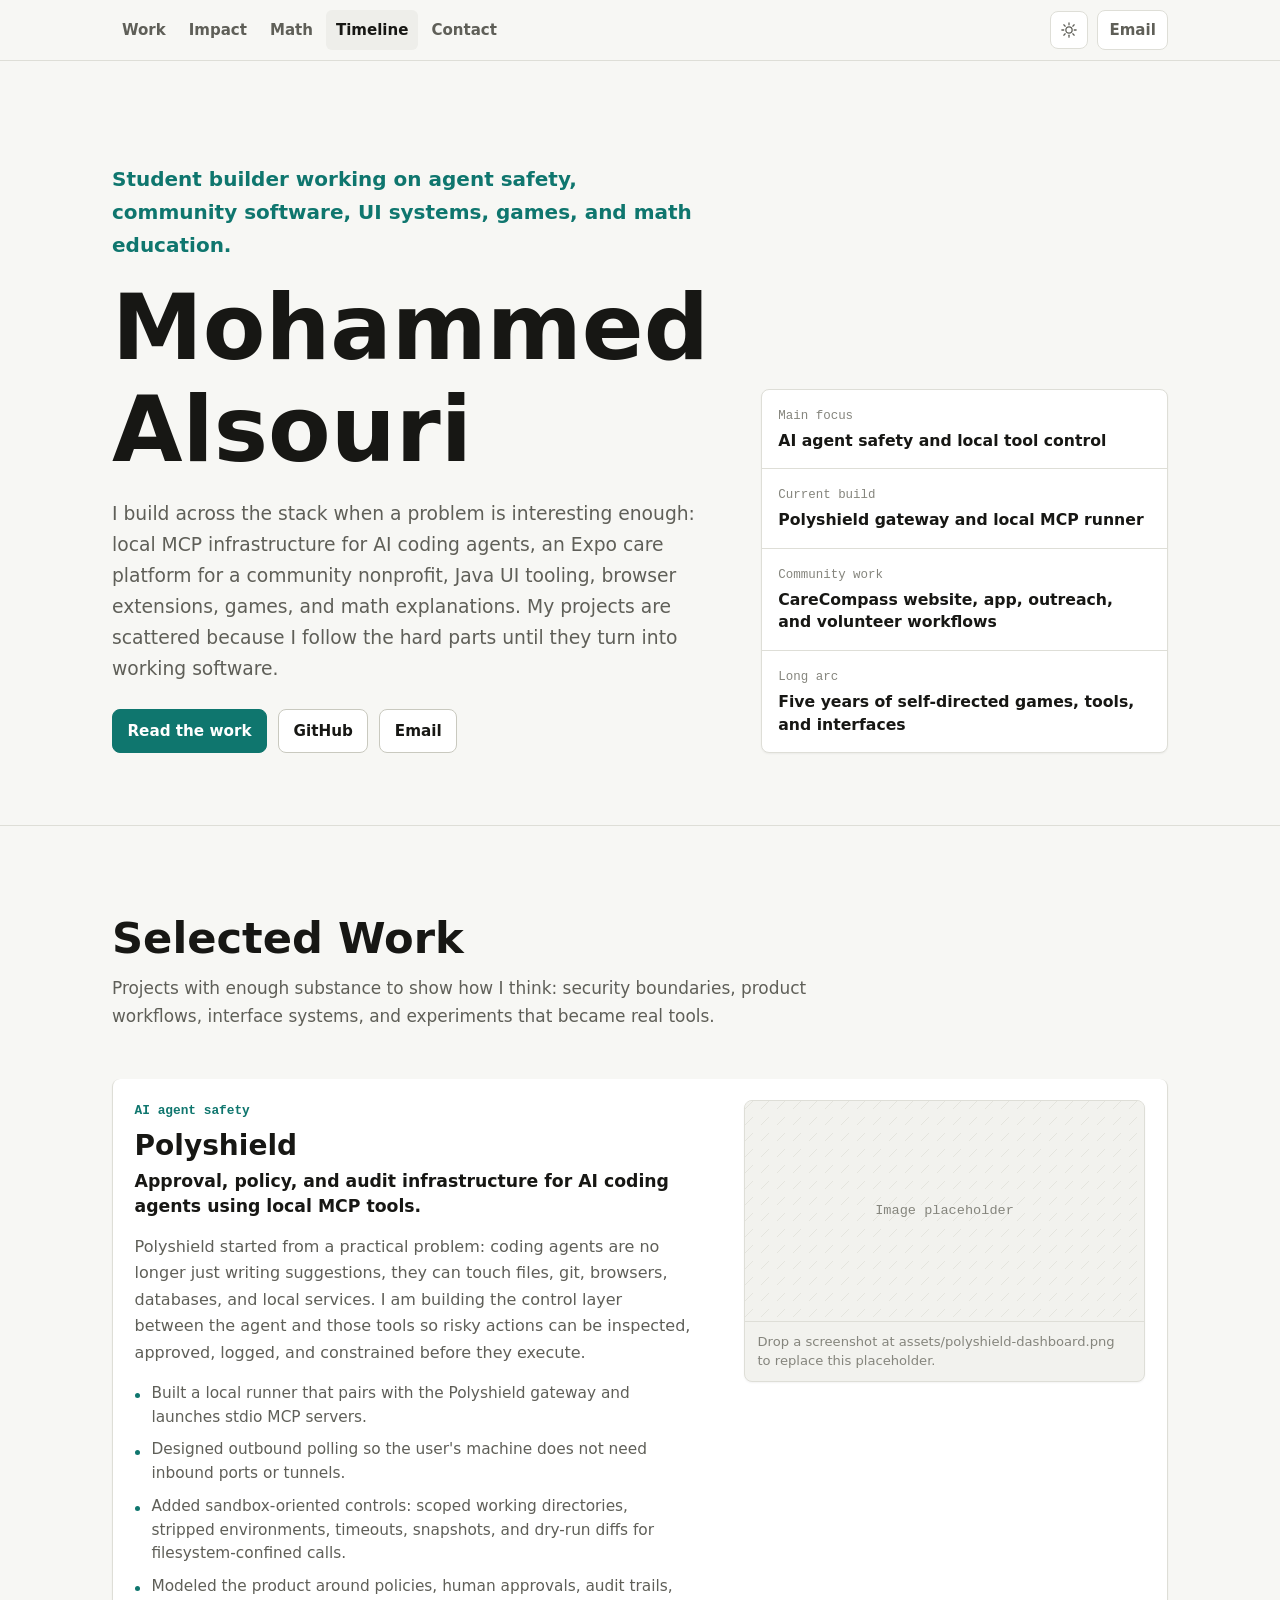
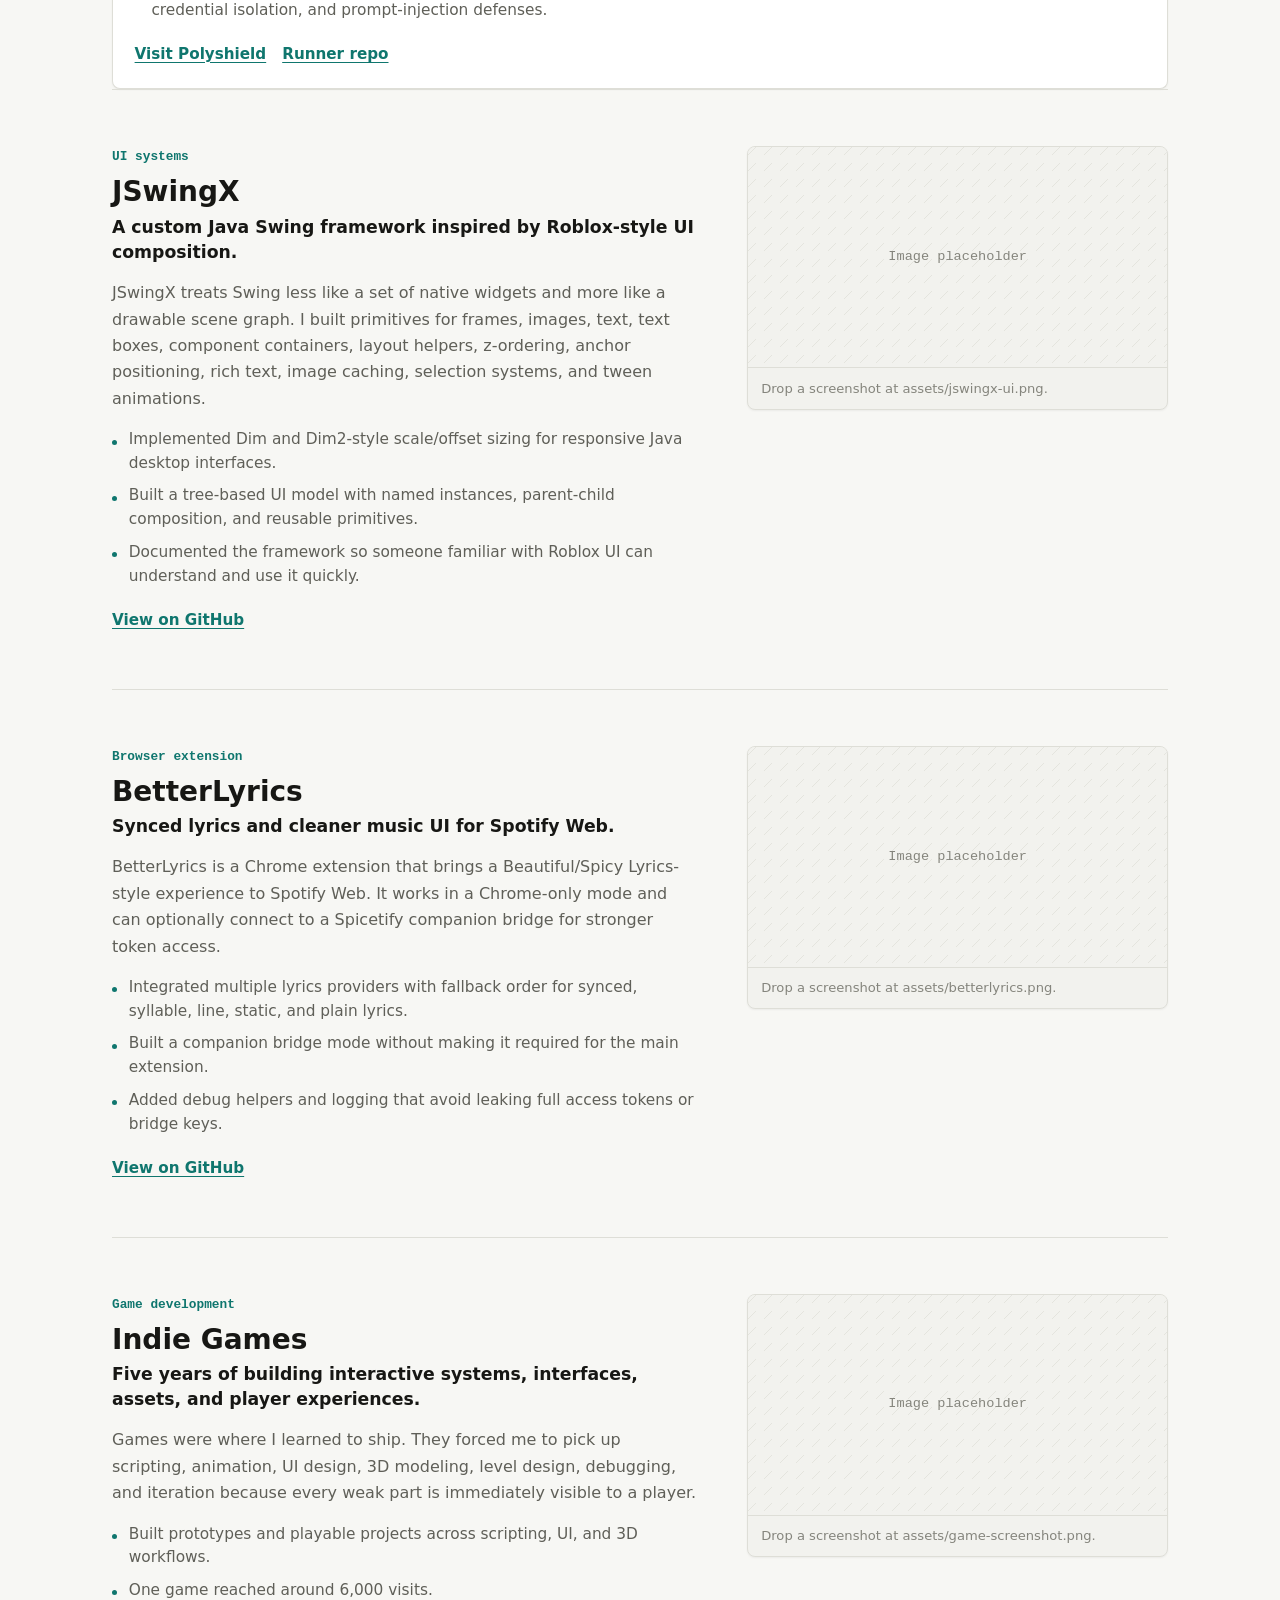
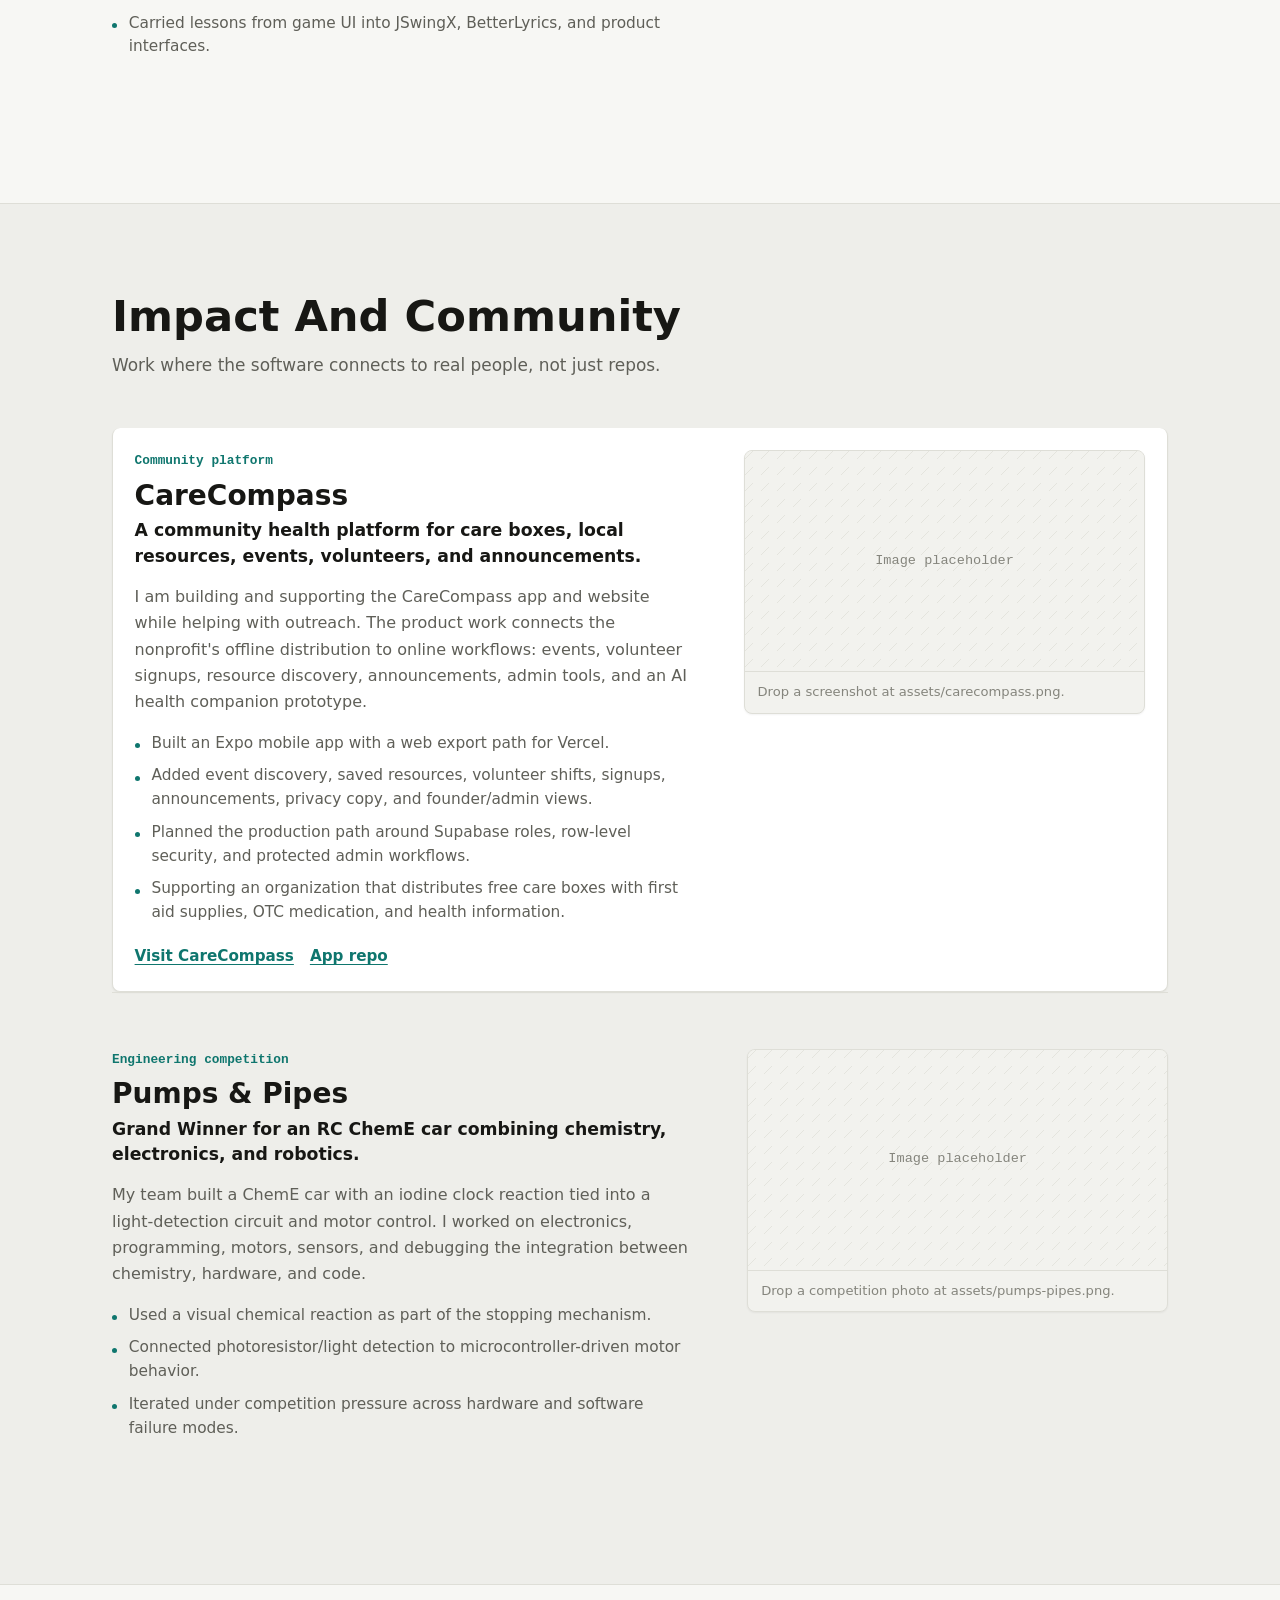
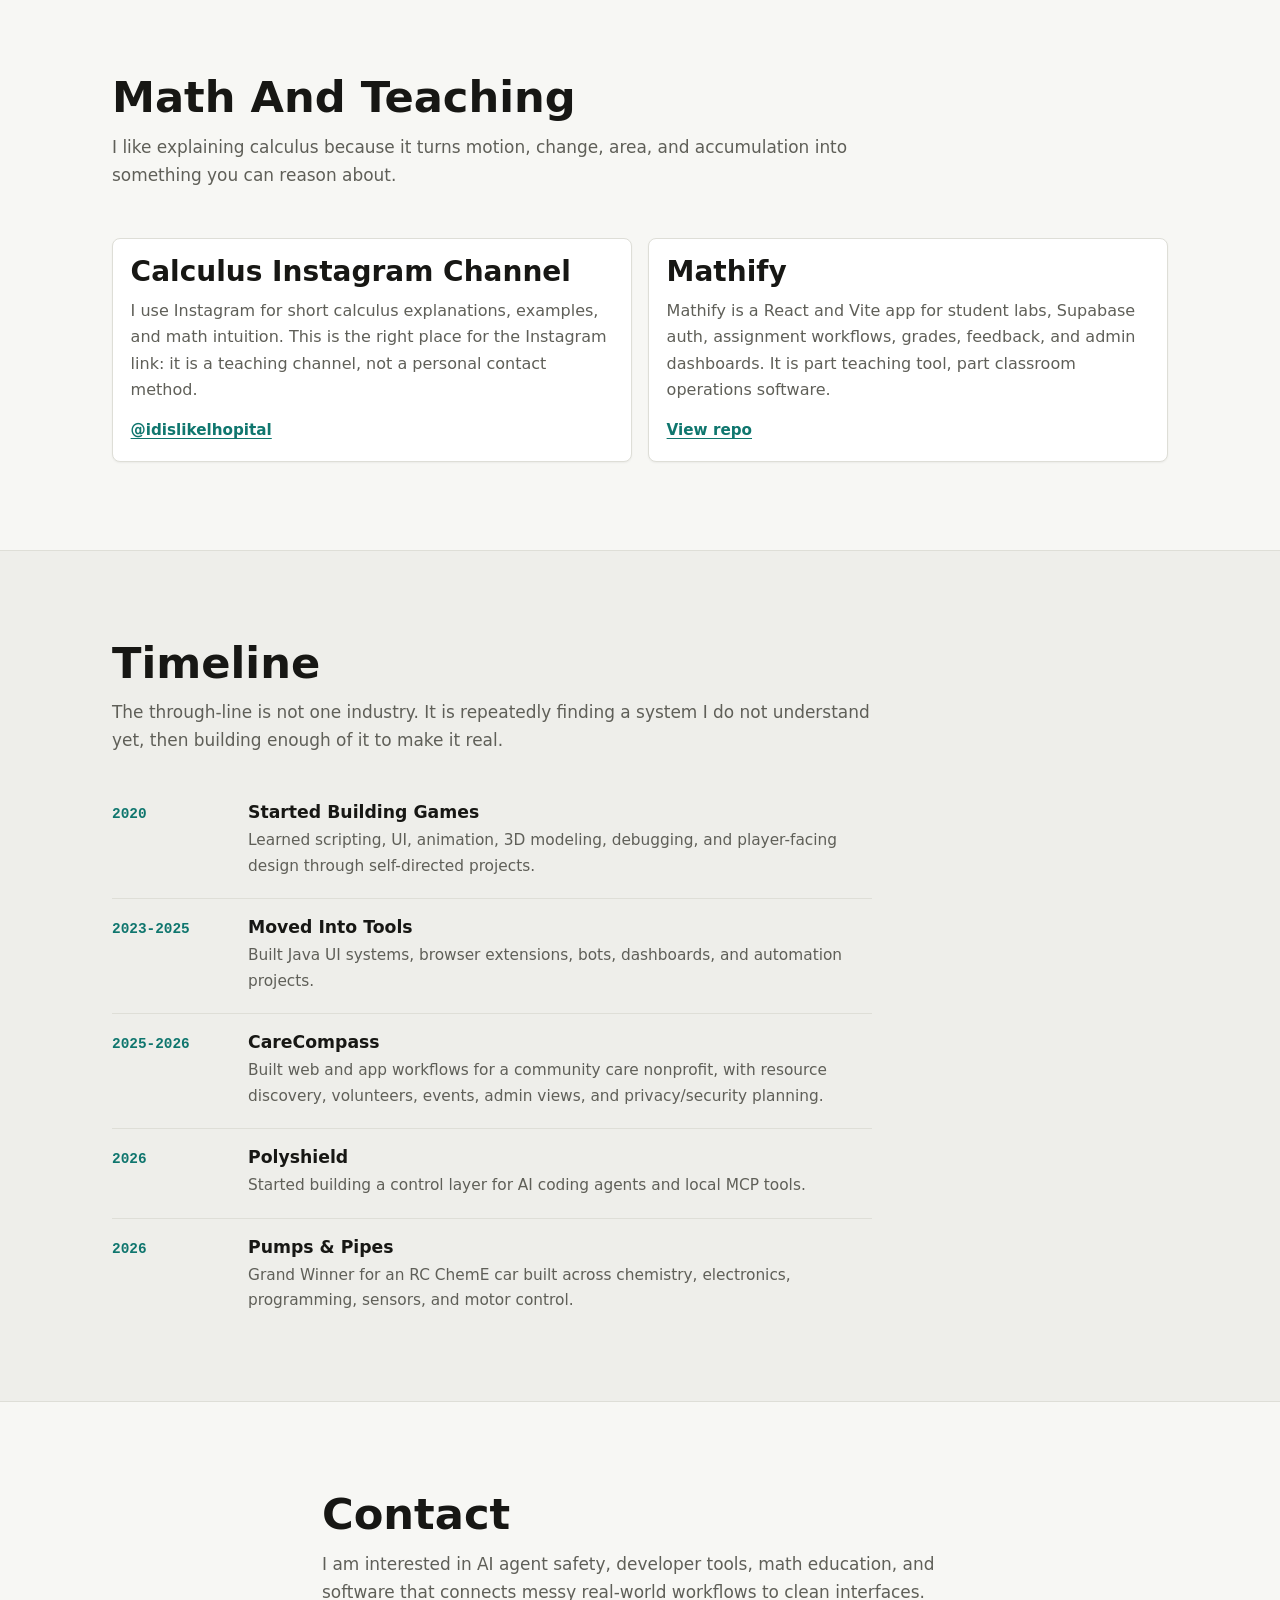
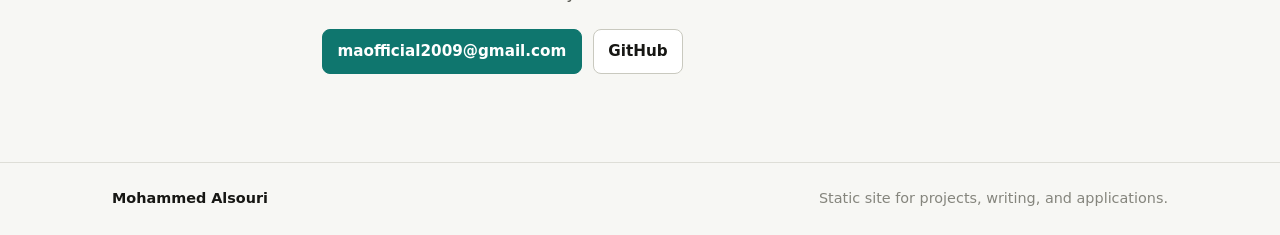
==== index.html @ 8b50304b "hello" ====
<!DOCTYPE html>
<html lang="en" data-theme="light">
<head>
  <meta charset="UTF-8" />
  <meta name="viewport" content="width=device-width, initial-scale=1.0" />

  <title>Mohammed Alsouri - Builder</title>
  <meta name="description" content="Mohammed Alsouri is a student builder working on AI agent safety, community software, UI systems, games, and math education." />
  <meta name="author" content="Mohammed Alsouri" />

  <meta property="og:title" content="Mohammed Alsouri - Builder" />
  <meta property="og:description" content="Student builder working on AI agent safety, community software, UI systems, games, and math education." />
  <meta property="og:type" content="profile" />
  <!-- Add assets/og-image.png later for link previews. Recommended size: 1200 x 630. -->

  <meta name="theme-color" content="#f7f7f4" />

  <link rel="icon" type="image/svg+xml" href="assets/favicon.svg" />
  <link rel="stylesheet" href="styles.css" />
</head>

<body>
  <a class="skip-link" href="#main">Skip to content</a>

  <header class="nav" id="top">
    <div class="container nav__inner">
      <nav class="nav__links" aria-label="Primary">
        <a href="#work">Work</a>
        <a href="#impact">Impact</a>
        <a href="#math">Math</a>
        <a href="#timeline">Timeline</a>
        <a href="#contact">Contact</a>
      </nav>

      <div class="nav__actions">
        <button class="theme-toggle" id="themeToggle" type="button" aria-label="Toggle color theme" title="Toggle theme">
          <svg class="theme-toggle__sun" viewBox="0 0 24 24" width="18" height="18" aria-hidden="true"><circle cx="12" cy="12" r="4.2"/><g stroke-linecap="round"><line x1="12" y1="2.5" x2="12" y2="5"/><line x1="12" y1="19" x2="12" y2="21.5"/><line x1="2.5" y1="12" x2="5" y2="12"/><line x1="19" y1="12" x2="21.5" y2="12"/><line x1="5.1" y1="5.1" x2="6.9" y2="6.9"/><line x1="17.1" y1="17.1" x2="18.9" y2="18.9"/><line x1="18.9" y1="5.1" x2="17.1" y2="6.9"/><line x1="6.9" y1="17.1" x2="5.1" y2="18.9"/></g></svg>
          <svg class="theme-toggle__moon" viewBox="0 0 24 24" width="18" height="18" aria-hidden="true"><path d="M20 14.2A8 8 0 1 1 9.8 4 6.4 6.4 0 0 0 20 14.2Z"/></svg>
        </button>
        <a class="nav__contact" href="mailto:maofficial2009@gmail.com">Email</a>
        <button class="nav__menu-btn" id="menuBtn" type="button" aria-label="Open menu" aria-expanded="false" aria-controls="mobileMenu">
          <span></span><span></span><span></span>
        </button>
      </div>
    </div>

    <nav class="mobile-menu" id="mobileMenu" aria-label="Mobile">
      <a href="#work">Work</a>
      <a href="#impact">Impact</a>
      <a href="#math">Math</a>
      <a href="#timeline">Timeline</a>
      <a href="#contact">Contact</a>
    </nav>
  </header>

  <main id="main">
    <section class="hero">
      <div class="container hero__inner">
        <div class="hero__text reveal">
          <p class="hero__role">Student builder working on agent safety, community software, UI systems, games, and math education.</p>
          <h1>Mohammed Alsouri</h1>
          <p class="hero__lede">
            I build across the stack when a problem is interesting enough: local MCP infrastructure for AI coding agents, an Expo care platform for a community nonprofit, Java UI tooling, browser extensions, games, and math explanations. My projects are scattered because I follow the hard parts until they turn into working software.
          </p>
          <div class="hero__actions">
            <a class="btn btn--primary" href="#work">Read the work</a>
            <a class="btn" href="https://github.com/omgbroops" target="_blank" rel="noopener">GitHub</a>
            <a class="btn" href="mailto:maofficial2009@gmail.com">Email</a>
          </div>
        </div>

        <aside class="proof reveal" aria-label="Quick proof points">
          <dl class="proof__grid">
            <div>
              <dt>Main focus</dt>
              <dd>AI agent safety and local tool control</dd>
            </div>
            <div>
              <dt>Current build</dt>
              <dd>Polyshield gateway and local MCP runner</dd>
            </div>
            <div>
              <dt>Community work</dt>
              <dd>CareCompass website, app, outreach, and volunteer workflows</dd>
            </div>
            <div>
              <dt>Long arc</dt>
              <dd>Five years of self-directed games, tools, and interfaces</dd>
            </div>
          </dl>
        </aside>
      </div>
    </section>

    <section class="section" id="work">
      <div class="container">
        <header class="section__head reveal">
          <h2>Selected Work</h2>
          <p>Projects with enough substance to show how I think: security boundaries, product workflows, interface systems, and experiments that became real tools.</p>
        </header>

        <article class="project project--feature reveal" id="polyshield">
          <div class="project__body">
            <p class="project__type">AI agent safety</p>
            <h3>Polyshield</h3>
            <p class="project__subtitle">Approval, policy, and audit infrastructure for AI coding agents using local MCP tools.</p>
            <p>
              Polyshield started from a practical problem: coding agents are no longer just writing suggestions, they can touch files, git, browsers, databases, and local services. I am building the control layer between the agent and those tools so risky actions can be inspected, approved, logged, and constrained before they execute.
            </p>
            <ul class="evidence-list">
              <li>Built a local runner that pairs with the Polyshield gateway and launches stdio MCP servers.</li>
              <li>Designed outbound polling so the user's machine does not need inbound ports or tunnels.</li>
              <li>Added sandbox-oriented controls: scoped working directories, stripped environments, timeouts, snapshots, and dry-run diffs for filesystem-confined calls.</li>
              <li>Modeled the product around policies, human approvals, audit trails, credential isolation, and prompt-injection defenses.</li>
            </ul>
            <div class="project__links">
              <a class="link-arrow" href="https://polyshield.vercel.app/" target="_blank" rel="noopener">Visit Polyshield</a>
              <a class="link-arrow" href="https://github.com/omgbroops/Polyshield" target="_blank" rel="noopener">Runner repo</a>
            </div>
          </div>
          <figure class="project__media">
            <img src="assets/polyshield-dashboard.png" alt="Polyshield dashboard screenshot" onerror="this.closest('figure').classList.add('is-missing')" />
            <figcaption>Drop a screenshot at assets/polyshield-dashboard.png to replace this placeholder.</figcaption>
          </figure>
        </article>

        <article class="project reveal" id="jswingx">
          <div class="project__body">
            <p class="project__type">UI systems</p>
            <h3>JSwingX</h3>
            <p class="project__subtitle">A custom Java Swing framework inspired by Roblox-style UI composition.</p>
            <p>
              JSwingX treats Swing less like a set of native widgets and more like a drawable scene graph. I built primitives for frames, images, text, text boxes, component containers, layout helpers, z-ordering, anchor positioning, rich text, image caching, selection systems, and tween animations.
            </p>
            <ul class="evidence-list">
              <li>Implemented Dim and Dim2-style scale/offset sizing for responsive Java desktop interfaces.</li>
              <li>Built a tree-based UI model with named instances, parent-child composition, and reusable primitives.</li>
              <li>Documented the framework so someone familiar with Roblox UI can understand and use it quickly.</li>
            </ul>
            <div class="project__links">
              <a class="link-arrow" href="https://github.com/omgbroops/JSwingX" target="_blank" rel="noopener">View on GitHub</a>
            </div>
          </div>
          <figure class="project__media">
            <img src="assets/jswingx-ui.png" alt="JSwingX interface screenshot" onerror="this.closest('figure').classList.add('is-missing')" />
            <figcaption>Drop a screenshot at assets/jswingx-ui.png.</figcaption>
          </figure>
        </article>

        <article class="project reveal" id="betterlyrics">
          <div class="project__body">
            <p class="project__type">Browser extension</p>
            <h3>BetterLyrics</h3>
            <p class="project__subtitle">Synced lyrics and cleaner music UI for Spotify Web.</p>
            <p>
              BetterLyrics is a Chrome extension that brings a Beautiful/Spicy Lyrics-style experience to Spotify Web. It works in a Chrome-only mode and can optionally connect to a Spicetify companion bridge for stronger token access.
            </p>
            <ul class="evidence-list">
              <li>Integrated multiple lyrics providers with fallback order for synced, syllable, line, static, and plain lyrics.</li>
              <li>Built a companion bridge mode without making it required for the main extension.</li>
              <li>Added debug helpers and logging that avoid leaking full access tokens or bridge keys.</li>
            </ul>
            <div class="project__links">
              <a class="link-arrow" href="https://github.com/omgbroops/BetterLyrics" target="_blank" rel="noopener">View on GitHub</a>
            </div>
          </div>
          <figure class="project__media">
            <img src="assets/betterlyrics.png" alt="BetterLyrics Spotify extension screenshot" onerror="this.closest('figure').classList.add('is-missing')" />
            <figcaption>Drop a screenshot at assets/betterlyrics.png.</figcaption>
          </figure>
        </article>

        <article class="project reveal" id="games">
          <div class="project__body">
            <p class="project__type">Game development</p>
            <h3>Indie Games</h3>
            <p class="project__subtitle">Five years of building interactive systems, interfaces, assets, and player experiences.</p>
            <p>
              Games were where I learned to ship. They forced me to pick up scripting, animation, UI design, 3D modeling, level design, debugging, and iteration because every weak part is immediately visible to a player.
            </p>
            <ul class="evidence-list">
              <li>Built prototypes and playable projects across scripting, UI, and 3D workflows.</li>
              <li>One game reached around 6,000 visits.</li>
              <li>Carried lessons from game UI into JSwingX, BetterLyrics, and product interfaces.</li>
            </ul>
          </div>
          <figure class="project__media">
            <img src="assets/game-screenshot.png" alt="Indie game screenshot" onerror="this.closest('figure').classList.add('is-missing')" />
            <figcaption>Drop a screenshot at assets/game-screenshot.png.</figcaption>
          </figure>
        </article>
      </div>
    </section>

    <section class="section section--alt" id="impact">
      <div class="container">
        <header class="section__head reveal">
          <h2>Impact And Community</h2>
          <p>Work where the software connects to real people, not just repos.</p>
        </header>

        <article class="project project--feature reveal" id="carecompass">
          <div class="project__body">
            <p class="project__type">Community platform</p>
            <h3>CareCompass</h3>
            <p class="project__subtitle">A community health platform for care boxes, local resources, events, volunteers, and announcements.</p>
            <p>
              I am building and supporting the CareCompass app and website while helping with outreach. The product work connects the nonprofit's offline distribution to online workflows: events, volunteer signups, resource discovery, announcements, admin tools, and an AI health companion prototype.
            </p>
            <ul class="evidence-list">
              <li>Built an Expo mobile app with a web export path for Vercel.</li>
              <li>Added event discovery, saved resources, volunteer shifts, signups, announcements, privacy copy, and founder/admin views.</li>
              <li>Planned the production path around Supabase roles, row-level security, and protected admin workflows.</li>
              <li>Supporting an organization that distributes free care boxes with first aid supplies, OTC medication, and health information.</li>
            </ul>
            <div class="project__links">
              <a class="link-arrow" href="https://carecompassonline.org/" target="_blank" rel="noopener">Visit CareCompass</a>
              <a class="link-arrow" href="https://github.com/omgbroops/carecompass" target="_blank" rel="noopener">App repo</a>
            </div>
          </div>
          <figure class="project__media">
            <img src="assets/carecompass.png" alt="CareCompass website or app screenshot" onerror="this.closest('figure').classList.add('is-missing')" />
            <figcaption>Drop a screenshot at assets/carecompass.png.</figcaption>
          </figure>
        </article>

        <article class="project reveal" id="pumps-pipes">
          <div class="project__body">
            <p class="project__type">Engineering competition</p>
            <h3>Pumps &amp; Pipes</h3>
            <p class="project__subtitle">Grand Winner for an RC ChemE car combining chemistry, electronics, and robotics.</p>
            <p>
              My team built a ChemE car with an iodine clock reaction tied into a light-detection circuit and motor control. I worked on electronics, programming, motors, sensors, and debugging the integration between chemistry, hardware, and code.
            </p>
            <ul class="evidence-list">
              <li>Used a visual chemical reaction as part of the stopping mechanism.</li>
              <li>Connected photoresistor/light detection to microcontroller-driven motor behavior.</li>
              <li>Iterated under competition pressure across hardware and software failure modes.</li>
            </ul>
          </div>
          <figure class="project__media">
            <img src="assets/pumps-pipes.png" alt="Pumps and Pipes ChemE car or team photo" onerror="this.closest('figure').classList.add('is-missing')" />
            <figcaption>Drop a competition photo at assets/pumps-pipes.png.</figcaption>
          </figure>
        </article>
      </div>
    </section>

    <section class="section" id="math">
      <div class="container">
        <header class="section__head reveal">
          <h2>Math And Teaching</h2>
          <p>I like explaining calculus because it turns motion, change, area, and accumulation into something you can reason about.</p>
        </header>

        <div class="math-grid">
          <article class="text-card reveal">
            <h3>Calculus Instagram Channel</h3>
            <p>
              I use Instagram for short calculus explanations, examples, and math intuition. This is the right place for the Instagram link: it is a teaching channel, not a personal contact method.
            </p>
            <a class="link-arrow" href="https://instagram.com/idislikelhopital" target="_blank" rel="noopener">@idislikelhopital</a>
          </article>

          <article class="text-card reveal">
            <h3>Mathify</h3>
            <p>
              Mathify is a React and Vite app for student labs, Supabase auth, assignment workflows, grades, feedback, and admin dashboards. It is part teaching tool, part classroom operations software.
            </p>
            <a class="link-arrow" href="https://github.com/omgbroops/mathify" target="_blank" rel="noopener">View repo</a>
          </article>
        </div>
      </div>
    </section>

    <section class="section section--alt" id="timeline">
      <div class="container">
        <header class="section__head reveal">
          <h2>Timeline</h2>
          <p>The through-line is not one industry. It is repeatedly finding a system I do not understand yet, then building enough of it to make it real.</p>
        </header>

        <ol class="timeline">
          <li class="timeline__item reveal">
            <div class="timeline__year">2020</div>
            <div class="timeline__content">
              <h3>Started Building Games</h3>
              <p>Learned scripting, UI, animation, 3D modeling, debugging, and player-facing design through self-directed projects.</p>
            </div>
          </li>
          <li class="timeline__item reveal">
            <div class="timeline__year">2023-2025</div>
            <div class="timeline__content">
              <h3>Moved Into Tools</h3>
              <p>Built Java UI systems, browser extensions, bots, dashboards, and automation projects.</p>
            </div>
          </li>
          <li class="timeline__item reveal">
            <div class="timeline__year">2025-2026</div>
            <div class="timeline__content">
              <h3>CareCompass</h3>
              <p>Built web and app workflows for a community care nonprofit, with resource discovery, volunteers, events, admin views, and privacy/security planning.</p>
            </div>
          </li>
          <li class="timeline__item reveal">
            <div class="timeline__year">2026</div>
            <div class="timeline__content">
              <h3>Polyshield</h3>
              <p>Started building a control layer for AI coding agents and local MCP tools.</p>
            </div>
          </li>
          <li class="timeline__item reveal">
            <div class="timeline__year">2026</div>
            <div class="timeline__content">
              <h3>Pumps &amp; Pipes</h3>
              <p>Grand Winner for an RC ChemE car built across chemistry, electronics, programming, sensors, and motor control.</p>
            </div>
          </li>
        </ol>
      </div>
    </section>

    <section class="section contact" id="contact">
      <div class="container contact__inner reveal">
        <h2>Contact</h2>
        <p>
          I am interested in AI agent safety, developer tools, math education, and software that connects messy real-world workflows to clean interfaces.
        </p>
        <div class="contact__links">
          <a class="btn btn--primary" href="mailto:maofficial2009@gmail.com">maofficial2009@gmail.com</a>
          <a class="btn" href="https://github.com/omgbroops" target="_blank" rel="noopener">GitHub</a>
        </div>
      </div>
    </section>
  </main>

  <footer class="footer">
    <div class="container footer__inner">
      <span>Mohammed Alsouri</span>
      <span>Static site for projects, writing, and applications.</span>
    </div>
  </footer>

  <script src="script.js"></script>
</body>
</html>
---- styles.css ----
/* Mohammed Alsouri personal site */

:root {
  --bg: #f7f7f4;
  --bg-subtle: #eeeeea;
  --surface: #ffffff;
  --surface-2: #f2f2ee;
  --text: #171714;
  --text-muted: #5f5f58;
  --text-faint: #85857d;
  --border: #deded7;
  --border-strong: #c9c9bf;
  --accent: #0f766e;
  --accent-deep: #115e59;
  --accent-soft: #dff3ee;
  --accent-text: #0f766e;
  --danger: #b45309;

  --shadow-sm: 0 1px 2px rgba(20, 20, 18, 0.05);
  --shadow: 0 2px 8px rgba(20, 20, 18, 0.08);

  --r-sm: 6px;
  --r: 8px;
  --maxw: 1120px;
  --gutter: clamp(1rem, 4vw, 2rem);
  --section-y: clamp(3.25rem, 7vw, 5.5rem);
  --font-sans: ui-sans-serif, system-ui, -apple-system, BlinkMacSystemFont, "Helvetica Neue", sans-serif;
  --font-mono: ui-monospace, SFMono-Regular, Menlo, Consolas, monospace;
  --ease: cubic-bezier(0.2, 0, 0, 1);
}

[data-theme="dark"] {
  --bg: #121311;
  --bg-subtle: #1a1b18;
  --surface: #1f211d;
  --surface-2: #252820;
  --text: #f1f1ec;
  --text-muted: #c1c1b8;
  --text-faint: #949489;
  --border: #353830;
  --border-strong: #4b4f43;
  --accent: #6ee7d8;
  --accent-deep: #5eead4;
  --accent-soft: #193530;
  --accent-text: #7ddbd0;
  --shadow-sm: 0 1px 2px rgba(0, 0, 0, 0.28);
  --shadow: 0 2px 8px rgba(0, 0, 0, 0.32);
}

*, *::before, *::after { box-sizing: border-box; }

html {
  scroll-behavior: smooth;
  scroll-padding-top: 84px;
  -webkit-text-size-adjust: 100%;
}

body {
  margin: 0;
  background: var(--bg);
  color: var(--text);
  font-family: var(--font-sans);
  font-size: 16px;
  line-height: 1.65;
  -webkit-font-smoothing: antialiased;
  text-rendering: optimizeLegibility;
}

h1, h2, h3 {
  margin: 0;
  color: var(--text);
  letter-spacing: 0;
  line-height: 1.12;
}

h1 {
  font-size: clamp(2.5rem, 8vw, 5.7rem);
  font-weight: 650;
}

h2 {
  font-size: clamp(1.75rem, 4vw, 2.7rem);
  font-weight: 650;
}

h3 {
  font-size: clamp(1.25rem, 2.4vw, 1.75rem);
  font-weight: 650;
}

p { margin: 0; }
a { color: var(--accent-text); text-decoration-thickness: 1px; text-underline-offset: 0.18em; }
img { display: block; max-width: 100%; }
ul, ol { margin: 0; padding: 0; }

.container {
  width: 100%;
  max-width: var(--maxw);
  margin-inline: auto;
  padding-inline: var(--gutter);
}

.skip-link {
  position: absolute;
  left: -999px;
  top: 0;
  z-index: 300;
  padding: 0.55rem 0.8rem;
  background: var(--accent);
  color: #fff;
}

.skip-link:focus { left: 0; }

:focus-visible {
  outline: 2px solid var(--accent);
  outline-offset: 3px;
}

.btn {
  display: inline-flex;
  align-items: center;
  justify-content: center;
  min-height: 40px;
  padding: 0.55rem 0.9rem;
  border: 1px solid var(--border-strong);
  border-radius: var(--r);
  background: var(--surface);
  color: var(--text);
  font: inherit;
  font-size: 0.95rem;
  font-weight: 550;
  text-decoration: none;
  cursor: pointer;
  transition: background-color 0.16s var(--ease), border-color 0.16s var(--ease), color 0.16s var(--ease);
}

.btn:hover {
  border-color: var(--text-faint);
  background: var(--surface-2);
}

.btn--primary {
  border-color: var(--accent);
  background: var(--accent);
  color: #fff;
}

.btn--primary:hover {
  border-color: var(--accent-deep);
  background: var(--accent-deep);
}

.nav {
  position: sticky;
  top: 0;
  z-index: 100;
  background: color-mix(in srgb, var(--bg) 94%, transparent);
  border-bottom: 1px solid var(--border);
  backdrop-filter: blur(8px);
}

.nav__inner {
  display: flex;
  align-items: center;
  justify-content: space-between;
  min-height: 60px;
  gap: 1rem;
}

.nav__links {
  display: flex;
  align-items: center;
  gap: 0.2rem;
}

.nav__links a,
.mobile-menu a,
.nav__contact {
  color: var(--text-muted);
  font-size: 0.94rem;
  font-weight: 550;
  text-decoration: none;
}

.nav__links a {
  padding: 0.45rem 0.62rem;
  border-radius: var(--r-sm);
}

.nav__links a:hover,
.nav__links a.is-active {
  color: var(--text);
  background: var(--bg-subtle);
}

.nav__actions {
  display: flex;
  align-items: center;
  gap: 0.55rem;
}

.nav__contact {
  padding: 0.42rem 0.7rem;
  border: 1px solid var(--border);
  border-radius: var(--r);
  background: var(--surface);
}

.theme-toggle,
.nav__menu-btn {
  display: grid;
  place-items: center;
  width: 38px;
  height: 38px;
  border: 1px solid var(--border);
  border-radius: var(--r);
  background: var(--surface);
  color: var(--text-muted);
  cursor: pointer;
}

.theme-toggle:hover,
.nav__menu-btn:hover {
  color: var(--text);
  border-color: var(--border-strong);
}

.theme-toggle svg {
  fill: none;
  stroke: currentColor;
  stroke-width: 1.7;
}

.theme-toggle__moon { display: none; }
[data-theme="dark"] .theme-toggle__sun { display: none; }
[data-theme="dark"] .theme-toggle__moon { display: block; }

.nav__menu-btn {
  display: none;
  flex-direction: column;
  justify-content: center;
  gap: 4px;
}

.nav__menu-btn span {
  width: 16px;
  height: 1.5px;
  background: currentColor;
}

.nav__menu-btn[aria-expanded="true"] span:nth-child(1) { transform: translateY(5.5px) rotate(45deg); }
.nav__menu-btn[aria-expanded="true"] span:nth-child(2) { opacity: 0; }
.nav__menu-btn[aria-expanded="true"] span:nth-child(3) { transform: translateY(-5.5px) rotate(-45deg); }

.mobile-menu {
  display: none;
  flex-direction: column;
  padding: 0.4rem var(--gutter) 0.75rem;
  border-top: 1px solid var(--border);
  background: var(--bg);
}

.mobile-menu.is-open { display: flex; }

.mobile-menu a {
  padding: 0.65rem 0;
  border-bottom: 1px solid var(--border);
}

.mobile-menu a:last-child { border-bottom: 0; }

.hero {
  padding-block: clamp(3.6rem, 8vw, 7rem) clamp(3rem, 6vw, 4.5rem);
  border-bottom: 1px solid var(--border);
}

.hero__inner {
  display: grid;
  grid-template-columns: minmax(0, 1.18fr) minmax(280px, 0.82fr);
  gap: clamp(2rem, 5vw, 4rem);
  align-items: end;
}

.hero__role {
  max-width: 760px;
  margin-bottom: 0.9rem;
  color: var(--accent-text);
  font-size: clamp(1rem, 2vw, 1.25rem);
  font-weight: 600;
}

.hero__lede {
  max-width: 720px;
  margin-top: 1.15rem;
  color: var(--text-muted);
  font-size: clamp(1.02rem, 2vw, 1.17rem);
}

.hero__actions {
  display: flex;
  flex-wrap: wrap;
  gap: 0.7rem;
  margin-top: 1.5rem;
}

.proof {
  border: 1px solid var(--border);
  border-radius: var(--r);
  background: var(--surface);
  box-shadow: var(--shadow-sm);
}

.proof__grid {
  display: grid;
  margin: 0;
}

.proof__grid div {
  padding: 1rem;
  border-bottom: 1px solid var(--border);
}

.proof__grid div:last-child { border-bottom: 0; }

.proof dt {
  margin-bottom: 0.2rem;
  color: var(--text-faint);
  font-family: var(--font-mono);
  font-size: 0.78rem;
}

.proof dd {
  margin: 0;
  color: var(--text);
  font-size: 0.98rem;
  font-weight: 550;
  line-height: 1.45;
}

.section {
  padding-block: var(--section-y);
}

.section--alt {
  background: var(--bg-subtle);
  border-block: 1px solid var(--border);
}

.section__head {
  max-width: 760px;
  margin-bottom: clamp(2rem, 4vw, 3rem);
}

.section__head p {
  margin-top: 0.75rem;
  color: var(--text-muted);
  font-size: 1.06rem;
}

.project {
  display: grid;
  grid-template-columns: minmax(0, 1fr) minmax(280px, 0.72fr);
  gap: clamp(1.5rem, 4vw, 3.25rem);
  align-items: start;
  padding-block: clamp(2.2rem, 4.5vw, 3.5rem);
  border-top: 1px solid var(--border);
}

.project:first-of-type { border-top: 0; }

.project--feature {
  padding: clamp(1rem, 2vw, 1.35rem);
  border: 1px solid var(--border);
  border-radius: var(--r);
  background: var(--surface);
  box-shadow: var(--shadow-sm);
}

.project__type {
  margin-bottom: 0.55rem;
  color: var(--accent-text);
  font-family: var(--font-mono);
  font-size: 0.8rem;
  font-weight: 600;
}

.project__subtitle {
  margin-top: 0.45rem;
  color: var(--text);
  font-size: 1.08rem;
  font-weight: 600;
  line-height: 1.45;
}

.project__body > p:not(.project__type):not(.project__subtitle) {
  margin-top: 0.95rem;
  color: var(--text-muted);
}

.evidence-list {
  display: grid;
  gap: 0.55rem;
  margin-top: 1rem;
  list-style: none;
}

.evidence-list li {
  position: relative;
  padding-left: 1.05rem;
  color: var(--text-muted);
  font-size: 0.96rem;
  line-height: 1.55;
}

.evidence-list li::before {
  content: "";
  position: absolute;
  left: 0;
  top: 0.75em;
  width: 5px;
  height: 5px;
  border-radius: 50%;
  background: var(--accent);
}

.project__links {
  display: flex;
  flex-wrap: wrap;
  gap: 1rem;
  margin-top: 1.2rem;
}

.link-arrow {
  color: var(--accent-text);
  font-size: 0.95rem;
  font-weight: 650;
  text-decoration: underline;
  text-decoration-thickness: 1px;
  text-underline-offset: 0.2em;
}

.link-arrow:hover { color: var(--accent-deep); }

.project__media {
  position: sticky;
  top: 84px;
  margin: 0;
  overflow: hidden;
  border: 1px solid var(--border);
  border-radius: var(--r);
  background: var(--surface-2);
  box-shadow: var(--shadow-sm);
}

.project__media img {
  width: 100%;
  aspect-ratio: 16 / 10;
  object-fit: cover;
  background: var(--surface-2);
}

.project__media.is-missing img { display: none; }

.project__media.is-missing::before {
  content: "Image placeholder";
  display: grid;
  place-items: center;
  min-height: 220px;
  color: var(--text-faint);
  font-family: var(--font-mono);
  font-size: 0.85rem;
  background:
    linear-gradient(135deg, transparent 24%, color-mix(in srgb, var(--border) 75%, transparent) 25%, transparent 26%) 0 0 / 16px 16px,
    var(--surface-2);
}

.project__media figcaption {
  display: none;
  padding: 0.7rem 0.8rem;
  border-top: 1px solid var(--border);
  color: var(--text-faint);
  font-size: 0.82rem;
  line-height: 1.4;
}

.project__media.is-missing figcaption {
  display: block;
}

.math-grid {
  display: grid;
  grid-template-columns: repeat(2, minmax(0, 1fr));
  gap: 1rem;
}

.text-card {
  padding: 1.1rem;
  border: 1px solid var(--border);
  border-radius: var(--r);
  background: var(--surface);
  box-shadow: var(--shadow-sm);
}

.text-card p {
  margin-top: 0.65rem;
  color: var(--text-muted);
}

.text-card .link-arrow {
  display: inline-block;
  margin-top: 0.9rem;
}

.timeline {
  position: relative;
  display: grid;
  gap: 0;
  max-width: 760px;
  margin: 0;
  list-style: none;
}

.timeline__item {
  display: grid;
  grid-template-columns: 120px minmax(0, 1fr);
  gap: 1rem;
  padding: 1.2rem 0;
  border-top: 1px solid var(--border);
}

.timeline__item:first-child { border-top: 0; padding-top: 0; }
.timeline__item:last-child { padding-bottom: 0; }

.timeline__year {
  color: var(--accent-text);
  font-family: var(--font-mono);
  font-size: 0.9rem;
  font-weight: 650;
}

.timeline__content h3 {
  font-size: 1.08rem;
}

.timeline__content p {
  margin-top: 0.35rem;
  color: var(--text-muted);
  font-size: 0.96rem;
}

.contact__inner {
  max-width: 700px;
}

.contact__inner p {
  margin-top: 0.75rem;
  color: var(--text-muted);
  font-size: 1.06rem;
}

.contact__links {
  display: flex;
  flex-wrap: wrap;
  gap: 0.7rem;
  margin-top: 1.4rem;
}

.footer {
  border-top: 1px solid var(--border);
  padding-block: 1.5rem;
  color: var(--text-faint);
  font-size: 0.9rem;
}

.footer__inner {
  display: flex;
  align-items: center;
  justify-content: space-between;
  gap: 1rem;
  flex-wrap: wrap;
}

.footer__inner span:first-child {
  color: var(--text);
  font-weight: 650;
}

.reveal {
  opacity: 0;
  transform: translateY(10px);
  transition: opacity 0.45s var(--ease), transform 0.45s var(--ease);
}

.reveal.is-visible {
  opacity: 1;
  transform: none;
}

@media (max-width: 900px) {
  .hero__inner,
  .project {
    grid-template-columns: 1fr;
  }

  .project__media {
    position: static;
  }
}

@media (max-width: 720px) {
  .nav__links,
  .nav__contact {
    display: none;
  }

  .nav__inner {
    justify-content: flex-end;
  }

  .nav__menu-btn {
    display: flex;
  }

  .math-grid,
  .timeline__item {
    grid-template-columns: 1fr;
  }

  .timeline__item {
    gap: 0.35rem;
  }
}

@media (max-width: 480px) {
  .hero__actions .btn,
  .contact__links .btn {
    width: 100%;
  }
}

@media (prefers-reduced-motion: reduce) {
  html { scroll-behavior: auto; }

  *, *::before, *::after {
    transition-duration: 0.01ms !important;
    animation-duration: 0.01ms !important;
  }

  .reveal {
    opacity: 1;
    transform: none;
  }
}
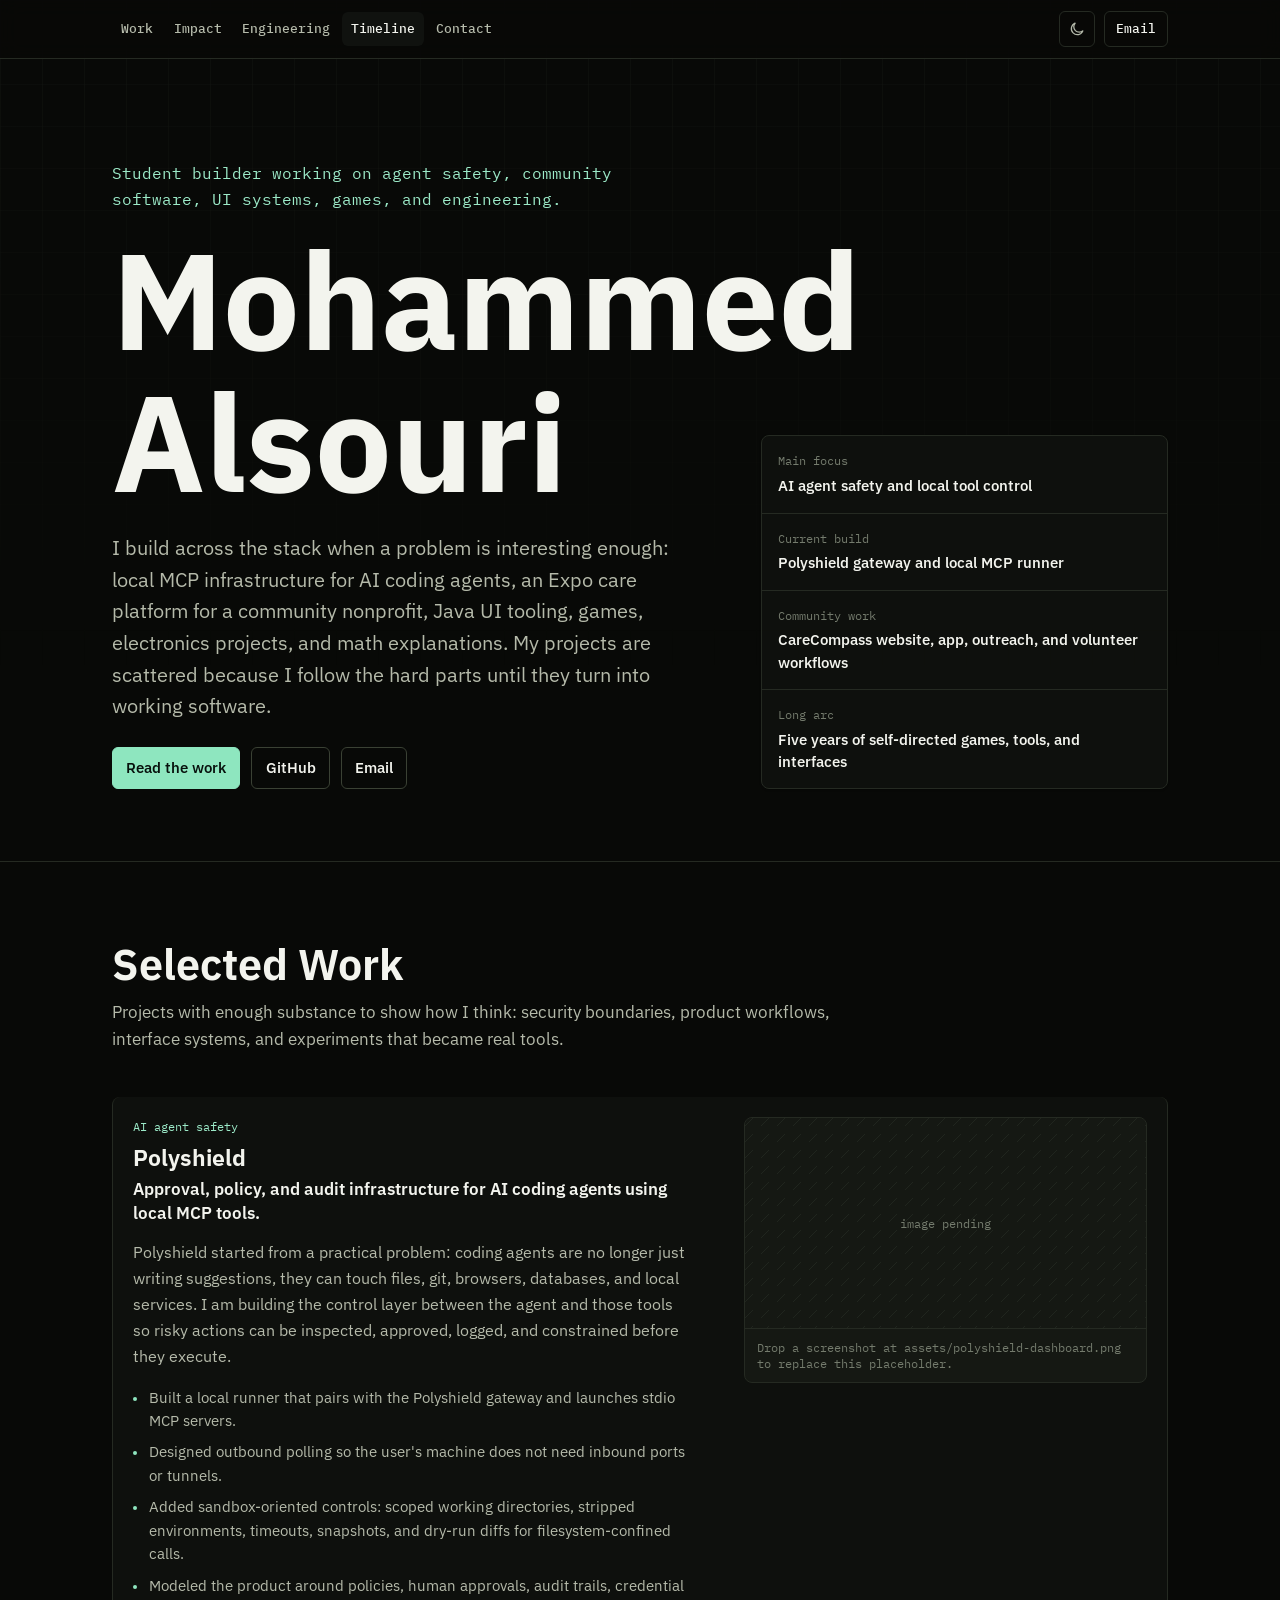
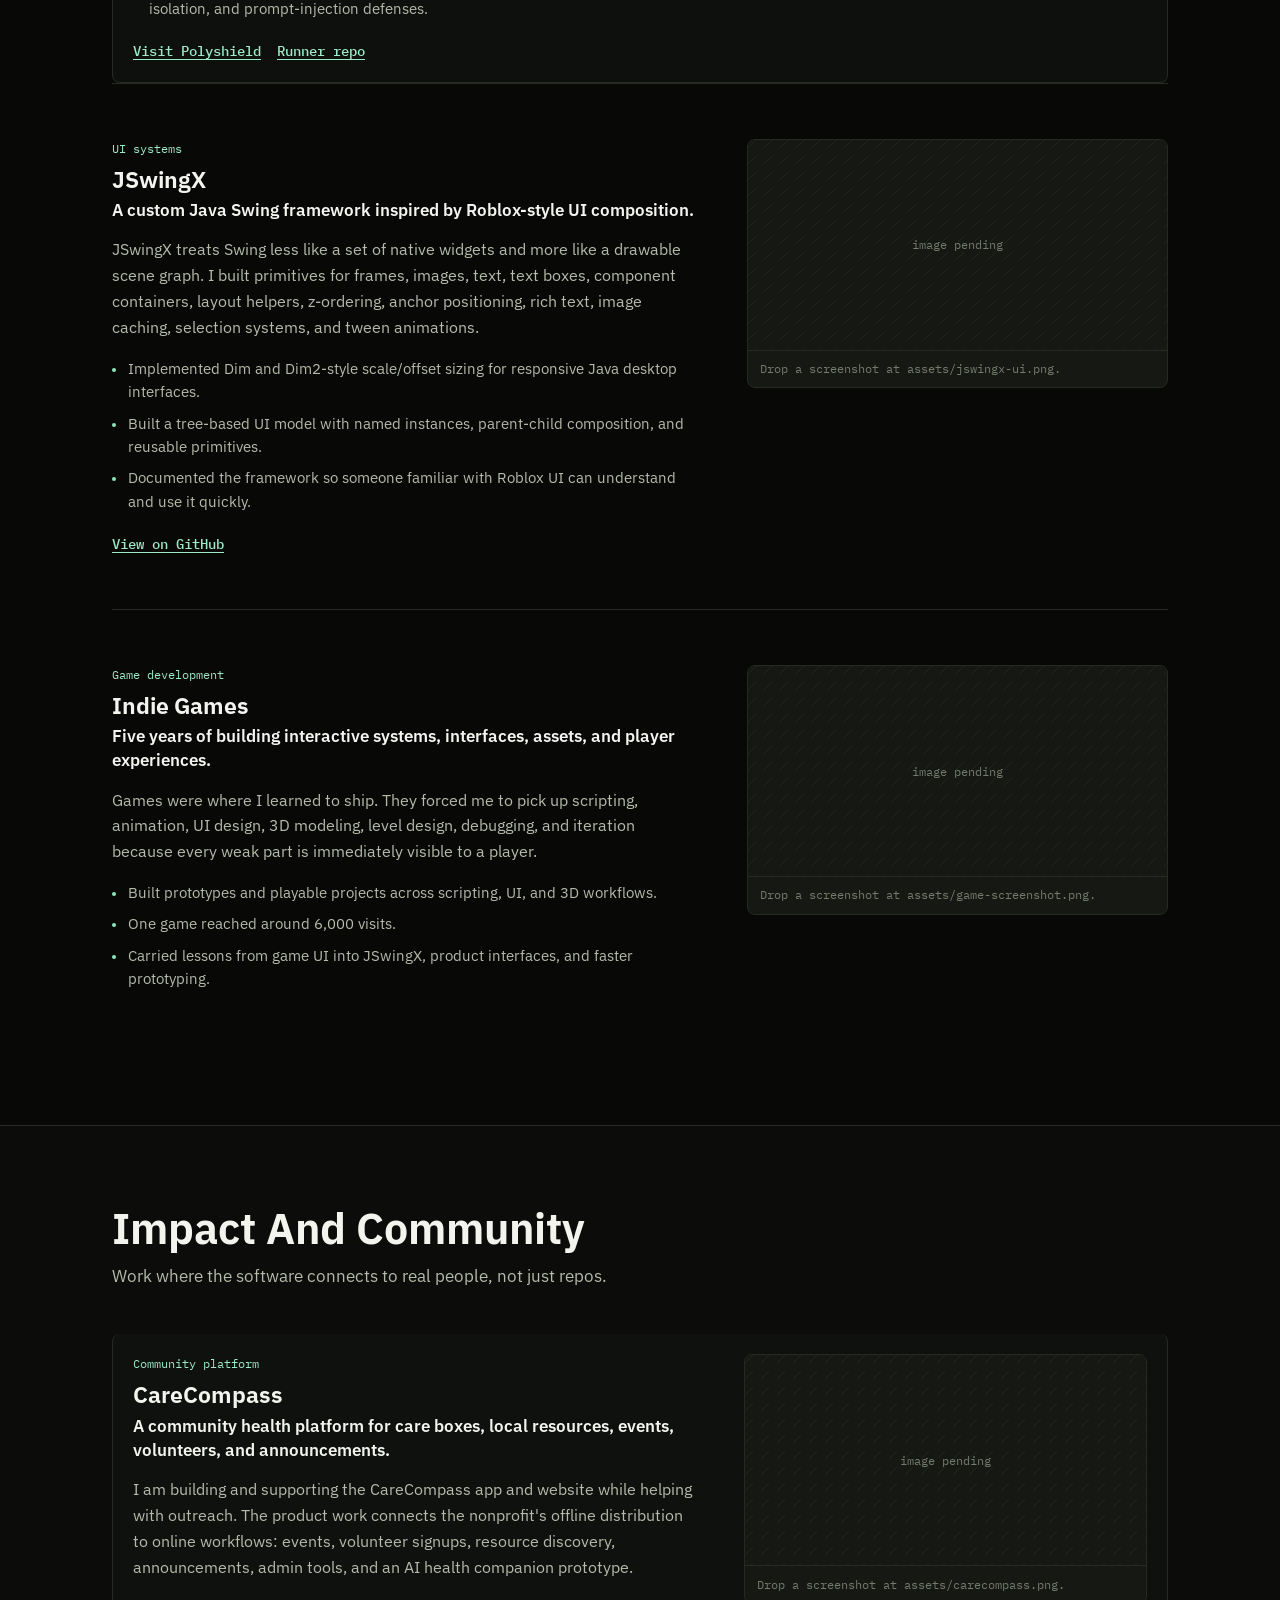
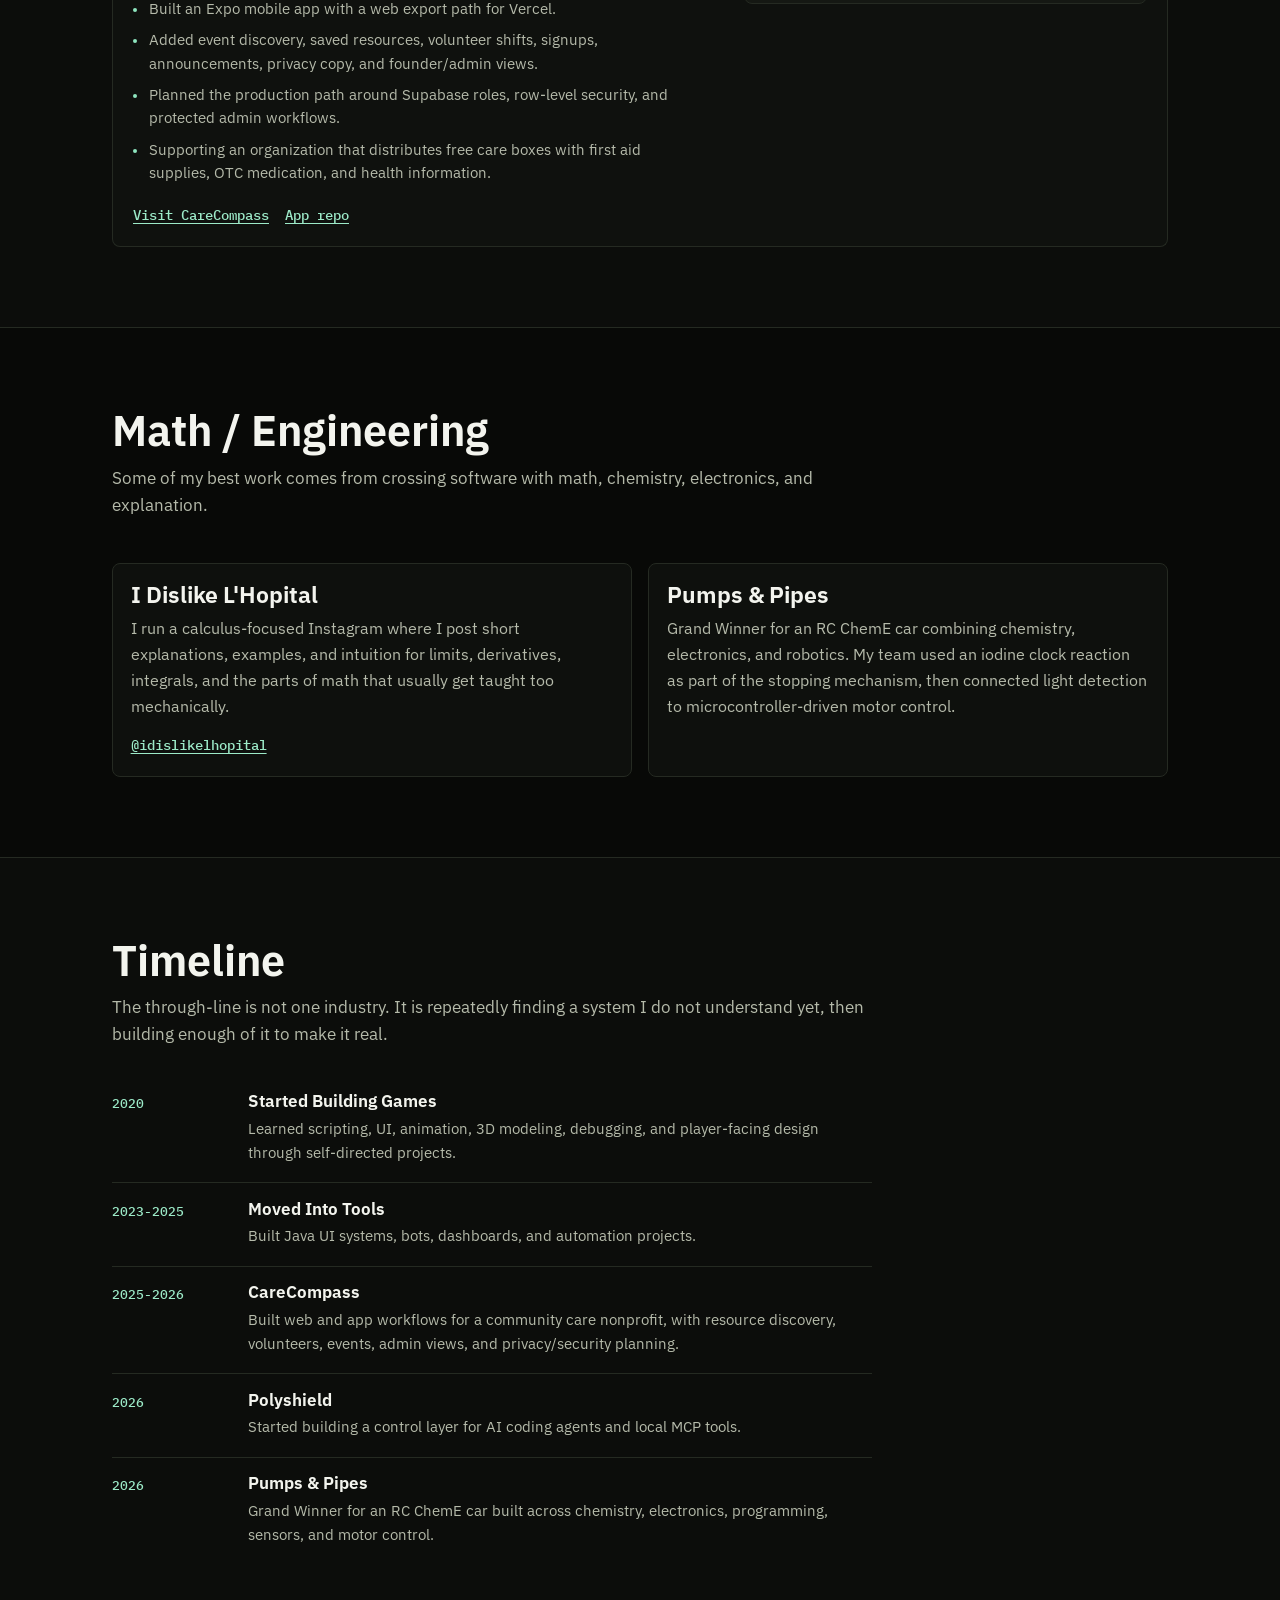
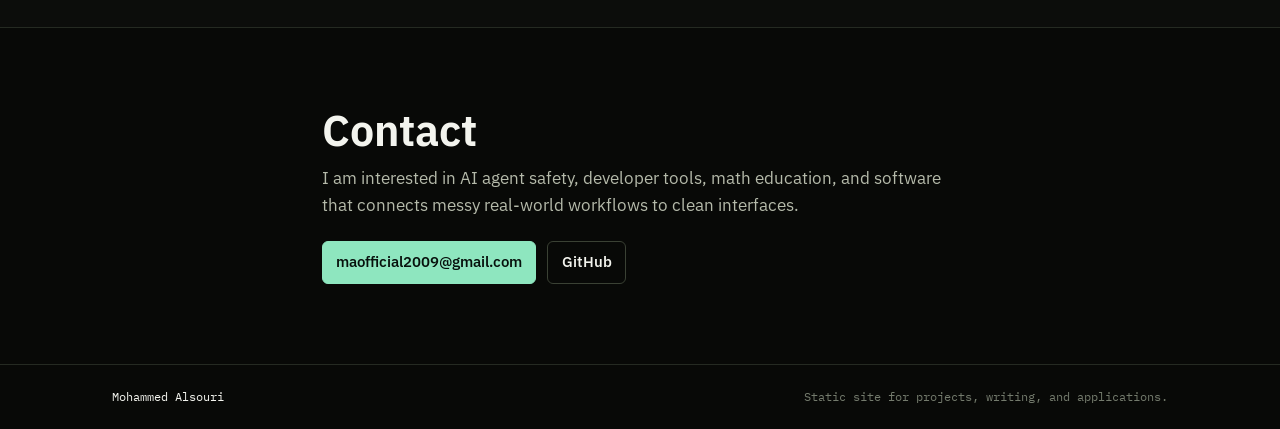
==== commit 142636f3: "second" ====
--- a/index.html
+++ b/index.html
@@ -1,5 +1,5 @@
 <!DOCTYPE html>
-<html lang="en" data-theme="light">
+<html lang="en" data-theme="dark">
 <head>
   <meta charset="UTF-8" />
   <meta name="viewport" content="width=device-width, initial-scale=1.0" />
@@ -13,9 +13,12 @@
   <meta property="og:type" content="profile" />
   <!-- Add assets/og-image.png later for link previews. Recommended size: 1200 x 630. -->
 
-  <meta name="theme-color" content="#f7f7f4" />
+  <meta name="theme-color" content="#080907" />
 
   <link rel="icon" type="image/svg+xml" href="assets/favicon.svg" />
+  <link rel="preconnect" href="https://fonts.googleapis.com" />
+  <link rel="preconnect" href="https://fonts.gstatic.com" crossorigin />
+  <link href="https://fonts.googleapis.com/css2?family=IBM+Plex+Mono:wght@400;500;600&family=IBM+Plex+Sans:wght@400;450;500;600;700&display=swap" rel="stylesheet" />
   <link rel="stylesheet" href="styles.css" />
 </head>
 
@@ -27,7 +30,7 @@
       <nav class="nav__links" aria-label="Primary">
         <a href="#work">Work</a>
         <a href="#impact">Impact</a>
-        <a href="#math">Math</a>
+        <a href="#engineering">Engineering</a>
         <a href="#timeline">Timeline</a>
         <a href="#contact">Contact</a>
       </nav>
@@ -47,7 +50,7 @@
     <nav class="mobile-menu" id="mobileMenu" aria-label="Mobile">
       <a href="#work">Work</a>
       <a href="#impact">Impact</a>
-      <a href="#math">Math</a>
+      <a href="#engineering">Engineering</a>
       <a href="#timeline">Timeline</a>
       <a href="#contact">Contact</a>
     </nav>
@@ -57,10 +60,10 @@
     <section class="hero">
       <div class="container hero__inner">
         <div class="hero__text reveal">
-          <p class="hero__role">Student builder working on agent safety, community software, UI systems, games, and math education.</p>
+          <p class="hero__role">Student builder working on agent safety, community software, UI systems, games, and engineering.</p>
           <h1>Mohammed Alsouri</h1>
           <p class="hero__lede">
-            I build across the stack when a problem is interesting enough: local MCP infrastructure for AI coding agents, an Expo care platform for a community nonprofit, Java UI tooling, browser extensions, games, and math explanations. My projects are scattered because I follow the hard parts until they turn into working software.
+            I build across the stack when a problem is interesting enough: local MCP infrastructure for AI coding agents, an Expo care platform for a community nonprofit, Java UI tooling, games, electronics projects, and math explanations. My projects are scattered because I follow the hard parts until they turn into working software.
           </p>
           <div class="hero__actions">
             <a class="btn btn--primary" href="#work">Read the work</a>
@@ -147,29 +150,6 @@
           </figure>
         </article>
 
-        <article class="project reveal" id="betterlyrics">
-          <div class="project__body">
-            <p class="project__type">Browser extension</p>
-            <h3>BetterLyrics</h3>
-            <p class="project__subtitle">Synced lyrics and cleaner music UI for Spotify Web.</p>
-            <p>
-              BetterLyrics is a Chrome extension that brings a Beautiful/Spicy Lyrics-style experience to Spotify Web. It works in a Chrome-only mode and can optionally connect to a Spicetify companion bridge for stronger token access.
-            </p>
-            <ul class="evidence-list">
-              <li>Integrated multiple lyrics providers with fallback order for synced, syllable, line, static, and plain lyrics.</li>
-              <li>Built a companion bridge mode without making it required for the main extension.</li>
-              <li>Added debug helpers and logging that avoid leaking full access tokens or bridge keys.</li>
-            </ul>
-            <div class="project__links">
-              <a class="link-arrow" href="https://github.com/omgbroops/BetterLyrics" target="_blank" rel="noopener">View on GitHub</a>
-            </div>
-          </div>
-          <figure class="project__media">
-            <img src="assets/betterlyrics.png" alt="BetterLyrics Spotify extension screenshot" onerror="this.closest('figure').classList.add('is-missing')" />
-            <figcaption>Drop a screenshot at assets/betterlyrics.png.</figcaption>
-          </figure>
-        </article>
-
         <article class="project reveal" id="games">
           <div class="project__body">
             <p class="project__type">Game development</p>
@@ -181,7 +161,7 @@
             <ul class="evidence-list">
               <li>Built prototypes and playable projects across scripting, UI, and 3D workflows.</li>
               <li>One game reached around 6,000 visits.</li>
-              <li>Carried lessons from game UI into JSwingX, BetterLyrics, and product interfaces.</li>
+              <li>Carried lessons from game UI into JSwingX, product interfaces, and faster prototyping.</li>
             </ul>
           </div>
           <figure class="project__media">
@@ -224,50 +204,30 @@
           </figure>
         </article>
 
-        <article class="project reveal" id="pumps-pipes">
-          <div class="project__body">
-            <p class="project__type">Engineering competition</p>
-            <h3>Pumps &amp; Pipes</h3>
-            <p class="project__subtitle">Grand Winner for an RC ChemE car combining chemistry, electronics, and robotics.</p>
-            <p>
-              My team built a ChemE car with an iodine clock reaction tied into a light-detection circuit and motor control. I worked on electronics, programming, motors, sensors, and debugging the integration between chemistry, hardware, and code.
-            </p>
-            <ul class="evidence-list">
-              <li>Used a visual chemical reaction as part of the stopping mechanism.</li>
-              <li>Connected photoresistor/light detection to microcontroller-driven motor behavior.</li>
-              <li>Iterated under competition pressure across hardware and software failure modes.</li>
-            </ul>
-          </div>
-          <figure class="project__media">
-            <img src="assets/pumps-pipes.png" alt="Pumps and Pipes ChemE car or team photo" onerror="this.closest('figure').classList.add('is-missing')" />
-            <figcaption>Drop a competition photo at assets/pumps-pipes.png.</figcaption>
-          </figure>
-        </article>
-      </div>
-    </section>
-
-    <section class="section" id="math">
+      </div>
+    </section>
+
+    <section class="section" id="engineering">
       <div class="container">
         <header class="section__head reveal">
-          <h2>Math And Teaching</h2>
-          <p>I like explaining calculus because it turns motion, change, area, and accumulation into something you can reason about.</p>
+          <h2>Math / Engineering</h2>
+          <p>Some of my best work comes from crossing software with math, chemistry, electronics, and explanation.</p>
         </header>
 
-        <div class="math-grid">
+        <div class="split-grid">
           <article class="text-card reveal">
-            <h3>Calculus Instagram Channel</h3>
-            <p>
-              I use Instagram for short calculus explanations, examples, and math intuition. This is the right place for the Instagram link: it is a teaching channel, not a personal contact method.
+            <h3>I Dislike L'Hopital</h3>
+            <p>
+              I run a calculus-focused Instagram where I post short explanations, examples, and intuition for limits, derivatives, integrals, and the parts of math that usually get taught too mechanically.
             </p>
             <a class="link-arrow" href="https://instagram.com/idislikelhopital" target="_blank" rel="noopener">@idislikelhopital</a>
           </article>
 
           <article class="text-card reveal">
-            <h3>Mathify</h3>
-            <p>
-              Mathify is a React and Vite app for student labs, Supabase auth, assignment workflows, grades, feedback, and admin dashboards. It is part teaching tool, part classroom operations software.
-            </p>
-            <a class="link-arrow" href="https://github.com/omgbroops/mathify" target="_blank" rel="noopener">View repo</a>
+            <h3>Pumps &amp; Pipes</h3>
+            <p>
+              Grand Winner for an RC ChemE car combining chemistry, electronics, and robotics. My team used an iodine clock reaction as part of the stopping mechanism, then connected light detection to microcontroller-driven motor control.
+            </p>
           </article>
         </div>
       </div>
@@ -292,7 +252,7 @@
             <div class="timeline__year">2023-2025</div>
             <div class="timeline__content">
               <h3>Moved Into Tools</h3>
-              <p>Built Java UI systems, browser extensions, bots, dashboards, and automation projects.</p>
+              <p>Built Java UI systems, bots, dashboards, and automation projects.</p>
             </div>
           </li>
           <li class="timeline__item reveal">
--- a/styles.css
+++ b/styles.css
@@ -1,57 +1,52 @@
 /* Mohammed Alsouri personal site */
 
 :root {
-  --bg: #f7f7f4;
-  --bg-subtle: #eeeeea;
-  --surface: #ffffff;
-  --surface-2: #f2f2ee;
-  --text: #171714;
-  --text-muted: #5f5f58;
-  --text-faint: #85857d;
-  --border: #deded7;
-  --border-strong: #c9c9bf;
-  --accent: #0f766e;
-  --accent-deep: #115e59;
-  --accent-soft: #dff3ee;
-  --accent-text: #0f766e;
-  --danger: #b45309;
-
-  --shadow-sm: 0 1px 2px rgba(20, 20, 18, 0.05);
-  --shadow: 0 2px 8px rgba(20, 20, 18, 0.08);
-
+  --bg: #080907;
+  --bg-subtle: #0d0f0c;
+  --surface: #10120f;
+  --surface-2: #151813;
+  --text: #f3f4ee;
+  --text-muted: #b5baaa;
+  --text-faint: #747b6d;
+  --border: #252a22;
+  --border-strong: #3a4134;
+  --accent: #8ee6bf;
+  --accent-deep: #52c79b;
+  --accent-soft: #13261e;
+  --accent-text: #9ceac8;
+  --shadow-sm: 0 1px 2px rgba(0, 0, 0, 0.24);
   --r-sm: 6px;
   --r: 8px;
   --maxw: 1120px;
   --gutter: clamp(1rem, 4vw, 2rem);
-  --section-y: clamp(3.25rem, 7vw, 5.5rem);
-  --font-sans: ui-sans-serif, system-ui, -apple-system, BlinkMacSystemFont, "Helvetica Neue", sans-serif;
-  --font-mono: ui-monospace, SFMono-Regular, Menlo, Consolas, monospace;
+  --section-y: clamp(3rem, 6.5vw, 5rem);
+  --font-sans: "IBM Plex Sans", ui-sans-serif, system-ui, sans-serif;
+  --font-mono: "IBM Plex Mono", ui-monospace, SFMono-Regular, Menlo, Consolas, monospace;
   --ease: cubic-bezier(0.2, 0, 0, 1);
 }
 
-[data-theme="dark"] {
-  --bg: #121311;
-  --bg-subtle: #1a1b18;
-  --surface: #1f211d;
-  --surface-2: #252820;
-  --text: #f1f1ec;
-  --text-muted: #c1c1b8;
-  --text-faint: #949489;
-  --border: #353830;
-  --border-strong: #4b4f43;
-  --accent: #6ee7d8;
-  --accent-deep: #5eead4;
-  --accent-soft: #193530;
-  --accent-text: #7ddbd0;
-  --shadow-sm: 0 1px 2px rgba(0, 0, 0, 0.28);
-  --shadow: 0 2px 8px rgba(0, 0, 0, 0.32);
+[data-theme="light"] {
+  --bg: #f7f8f3;
+  --bg-subtle: #eef0e8;
+  --surface: #ffffff;
+  --surface-2: #f0f2eb;
+  --text: #11140f;
+  --text-muted: #5e6559;
+  --text-faint: #8a9282;
+  --border: #dce1d4;
+  --border-strong: #c4cdbc;
+  --accent: #0f766e;
+  --accent-deep: #115e59;
+  --accent-soft: #e4f4ef;
+  --accent-text: #0f766e;
+  --shadow-sm: 0 1px 2px rgba(17, 20, 15, 0.05);
 }
 
 *, *::before, *::after { box-sizing: border-box; }
 
 html {
   scroll-behavior: smooth;
-  scroll-padding-top: 84px;
+  scroll-padding-top: 78px;
   -webkit-text-size-adjust: 100%;
 }
 
@@ -61,35 +56,49 @@
   color: var(--text);
   font-family: var(--font-sans);
   font-size: 16px;
-  line-height: 1.65;
+  line-height: 1.62;
   -webkit-font-smoothing: antialiased;
   text-rendering: optimizeLegibility;
 }
 
+body::before {
+  content: "";
+  position: fixed;
+  inset: 0;
+  z-index: -1;
+  pointer-events: none;
+  background-image:
+    linear-gradient(to right, color-mix(in srgb, var(--border) 38%, transparent) 1px, transparent 1px),
+    linear-gradient(to bottom, color-mix(in srgb, var(--border) 28%, transparent) 1px, transparent 1px);
+  background-size: 42px 42px;
+  mask-image: linear-gradient(to bottom, rgba(0, 0, 0, 0.58), transparent 42rem);
+}
+
 h1, h2, h3 {
   margin: 0;
   color: var(--text);
+  line-height: 1.04;
   letter-spacing: 0;
-  line-height: 1.12;
 }
 
 h1 {
-  font-size: clamp(2.5rem, 8vw, 5.7rem);
+  max-width: 9ch;
+  font-size: clamp(3.3rem, 11vw, 8.5rem);
+  font-weight: 700;
+}
+
+h2 {
+  font-size: clamp(1.6rem, 3.8vw, 2.7rem);
   font-weight: 650;
 }
 
-h2 {
-  font-size: clamp(1.75rem, 4vw, 2.7rem);
+h3 {
+  font-size: clamp(1.15rem, 2vw, 1.45rem);
   font-weight: 650;
 }
 
-h3 {
-  font-size: clamp(1.25rem, 2.4vw, 1.75rem);
-  font-weight: 650;
-}
-
 p { margin: 0; }
-a { color: var(--accent-text); text-decoration-thickness: 1px; text-underline-offset: 0.18em; }
+a { color: var(--accent-text); text-underline-offset: 0.2em; }
 img { display: block; max-width: 100%; }
 ul, ol { margin: 0; padding: 0; }
 
@@ -107,7 +116,7 @@
   z-index: 300;
   padding: 0.55rem 0.8rem;
   background: var(--accent);
-  color: #fff;
+  color: #07100c;
 }
 
 .skip-link:focus { left: 0; }
@@ -121,50 +130,51 @@
   display: inline-flex;
   align-items: center;
   justify-content: center;
-  min-height: 40px;
-  padding: 0.55rem 0.9rem;
+  min-height: 38px;
+  padding: 0.52rem 0.82rem;
   border: 1px solid var(--border-strong);
-  border-radius: var(--r);
-  background: var(--surface);
+  border-radius: var(--r-sm);
+  background: transparent;
   color: var(--text);
   font: inherit;
-  font-size: 0.95rem;
+  font-size: 0.93rem;
   font-weight: 550;
   text-decoration: none;
   cursor: pointer;
-  transition: background-color 0.16s var(--ease), border-color 0.16s var(--ease), color 0.16s var(--ease);
+  transition: background-color 0.14s var(--ease), border-color 0.14s var(--ease), color 0.14s var(--ease);
 }
 
 .btn:hover {
-  border-color: var(--text-faint);
-  background: var(--surface-2);
+  border-color: var(--accent);
+  background: var(--accent-soft);
 }
 
 .btn--primary {
   border-color: var(--accent);
   background: var(--accent);
-  color: #fff;
+  color: #07100c;
 }
 
 .btn--primary:hover {
   border-color: var(--accent-deep);
   background: var(--accent-deep);
+  color: #07100c;
 }
 
 .nav {
   position: sticky;
   top: 0;
   z-index: 100;
-  background: color-mix(in srgb, var(--bg) 94%, transparent);
+  background: color-mix(in srgb, var(--bg) 88%, transparent);
   border-bottom: 1px solid var(--border);
-  backdrop-filter: blur(8px);
+  backdrop-filter: blur(10px);
 }
 
 .nav__inner {
   display: flex;
   align-items: center;
   justify-content: space-between;
-  min-height: 60px;
+  min-height: 58px;
   gap: 1rem;
 }
 
@@ -178,20 +188,21 @@
 .mobile-menu a,
 .nav__contact {
   color: var(--text-muted);
-  font-size: 0.94rem;
-  font-weight: 550;
+  font-family: var(--font-mono);
+  font-size: 0.82rem;
+  font-weight: 500;
   text-decoration: none;
 }
 
 .nav__links a {
-  padding: 0.45rem 0.62rem;
+  padding: 0.42rem 0.55rem;
   border-radius: var(--r-sm);
 }
 
 .nav__links a:hover,
 .nav__links a.is-active {
   color: var(--text);
-  background: var(--bg-subtle);
+  background: var(--surface);
 }
 
 .nav__actions {
@@ -203,19 +214,19 @@
 .nav__contact {
   padding: 0.42rem 0.7rem;
   border: 1px solid var(--border);
-  border-radius: var(--r);
-  background: var(--surface);
+  border-radius: var(--r-sm);
+  color: var(--text);
 }
 
 .theme-toggle,
 .nav__menu-btn {
   display: grid;
   place-items: center;
-  width: 38px;
-  height: 38px;
+  width: 36px;
+  height: 36px;
   border: 1px solid var(--border);
-  border-radius: var(--r);
-  background: var(--surface);
+  border-radius: var(--r-sm);
+  background: transparent;
   color: var(--text-muted);
   cursor: pointer;
 }
@@ -271,7 +282,7 @@
 .mobile-menu a:last-child { border-bottom: 0; }
 
 .hero {
-  padding-block: clamp(3.6rem, 8vw, 7rem) clamp(3rem, 6vw, 4.5rem);
+  padding-block: clamp(4rem, 8vw, 7rem) clamp(3rem, 6vw, 4.5rem);
   border-bottom: 1px solid var(--border);
 }
 
@@ -284,30 +295,30 @@
 
 .hero__role {
   max-width: 760px;
-  margin-bottom: 0.9rem;
+  margin-bottom: 1rem;
   color: var(--accent-text);
-  font-size: clamp(1rem, 2vw, 1.25rem);
-  font-weight: 600;
+  font-family: var(--font-mono);
+  font-size: clamp(0.9rem, 2vw, 1rem);
 }
 
 .hero__lede {
   max-width: 720px;
-  margin-top: 1.15rem;
-  color: var(--text-muted);
-  font-size: clamp(1.02rem, 2vw, 1.17rem);
+  margin-top: 1.25rem;
+  color: var(--text-muted);
+  font-size: clamp(1.04rem, 2vw, 1.22rem);
 }
 
 .hero__actions {
   display: flex;
   flex-wrap: wrap;
   gap: 0.7rem;
-  margin-top: 1.5rem;
+  margin-top: 1.55rem;
 }
 
 .proof {
   border: 1px solid var(--border);
   border-radius: var(--r);
-  background: var(--surface);
+  background: color-mix(in srgb, var(--surface) 86%, transparent);
   box-shadow: var(--shadow-sm);
 }
 
@@ -324,16 +335,16 @@
 .proof__grid div:last-child { border-bottom: 0; }
 
 .proof dt {
-  margin-bottom: 0.2rem;
+  margin-bottom: 0.18rem;
   color: var(--text-faint);
   font-family: var(--font-mono);
-  font-size: 0.78rem;
+  font-size: 0.73rem;
 }
 
 .proof dd {
   margin: 0;
   color: var(--text);
-  font-size: 0.98rem;
+  font-size: 0.96rem;
   font-weight: 550;
   line-height: 1.45;
 }
@@ -343,19 +354,19 @@
 }
 
 .section--alt {
-  background: var(--bg-subtle);
+  background: color-mix(in srgb, var(--bg-subtle) 86%, transparent);
   border-block: 1px solid var(--border);
 }
 
 .section__head {
   max-width: 760px;
-  margin-bottom: clamp(2rem, 4vw, 3rem);
+  margin-bottom: clamp(1.8rem, 4vw, 2.8rem);
 }
 
 .section__head p {
-  margin-top: 0.75rem;
-  color: var(--text-muted);
-  font-size: 1.06rem;
+  margin-top: 0.72rem;
+  color: var(--text-muted);
+  font-size: 1.04rem;
 }
 
 .project {
@@ -363,32 +374,30 @@
   grid-template-columns: minmax(0, 1fr) minmax(280px, 0.72fr);
   gap: clamp(1.5rem, 4vw, 3.25rem);
   align-items: start;
-  padding-block: clamp(2.2rem, 4.5vw, 3.5rem);
+  padding-block: clamp(2rem, 4.5vw, 3.4rem);
   border-top: 1px solid var(--border);
 }
 
 .project:first-of-type { border-top: 0; }
 
 .project--feature {
-  padding: clamp(1rem, 2vw, 1.35rem);
+  padding: clamp(1rem, 2vw, 1.25rem);
   border: 1px solid var(--border);
   border-radius: var(--r);
-  background: var(--surface);
-  box-shadow: var(--shadow-sm);
+  background: color-mix(in srgb, var(--surface) 90%, transparent);
 }
 
 .project__type {
   margin-bottom: 0.55rem;
   color: var(--accent-text);
   font-family: var(--font-mono);
-  font-size: 0.8rem;
-  font-weight: 600;
+  font-size: 0.74rem;
 }
 
 .project__subtitle {
   margin-top: 0.45rem;
   color: var(--text);
-  font-size: 1.08rem;
+  font-size: 1.04rem;
   font-weight: 600;
   line-height: 1.45;
 }
@@ -400,16 +409,16 @@
 
 .evidence-list {
   display: grid;
-  gap: 0.55rem;
+  gap: 0.48rem;
   margin-top: 1rem;
   list-style: none;
 }
 
 .evidence-list li {
   position: relative;
-  padding-left: 1.05rem;
-  color: var(--text-muted);
-  font-size: 0.96rem;
+  padding-left: 1rem;
+  color: var(--text-muted);
+  font-size: 0.95rem;
   line-height: 1.55;
 }
 
@@ -417,9 +426,9 @@
   content: "";
   position: absolute;
   left: 0;
-  top: 0.75em;
-  width: 5px;
-  height: 5px;
+  top: 0.72em;
+  width: 4px;
+  height: 4px;
   border-radius: 50%;
   background: var(--accent);
 }
@@ -433,24 +442,24 @@
 
 .link-arrow {
   color: var(--accent-text);
-  font-size: 0.95rem;
-  font-weight: 650;
+  font-family: var(--font-mono);
+  font-size: 0.86rem;
+  font-weight: 500;
   text-decoration: underline;
   text-decoration-thickness: 1px;
-  text-underline-offset: 0.2em;
+  text-underline-offset: 0.22em;
 }
 
 .link-arrow:hover { color: var(--accent-deep); }
 
 .project__media {
   position: sticky;
-  top: 84px;
+  top: 78px;
   margin: 0;
   overflow: hidden;
   border: 1px solid var(--border);
   border-radius: var(--r);
   background: var(--surface-2);
-  box-shadow: var(--shadow-sm);
 }
 
 .project__media img {
@@ -463,24 +472,25 @@
 .project__media.is-missing img { display: none; }
 
 .project__media.is-missing::before {
-  content: "Image placeholder";
+  content: "image pending";
   display: grid;
   place-items: center;
-  min-height: 220px;
+  min-height: 210px;
   color: var(--text-faint);
   font-family: var(--font-mono);
-  font-size: 0.85rem;
+  font-size: 0.78rem;
   background:
-    linear-gradient(135deg, transparent 24%, color-mix(in srgb, var(--border) 75%, transparent) 25%, transparent 26%) 0 0 / 16px 16px,
+    linear-gradient(135deg, transparent 24%, color-mix(in srgb, var(--border) 70%, transparent) 25%, transparent 26%) 0 0 / 16px 16px,
     var(--surface-2);
 }
 
 .project__media figcaption {
   display: none;
-  padding: 0.7rem 0.8rem;
+  padding: 0.65rem 0.75rem;
   border-top: 1px solid var(--border);
   color: var(--text-faint);
-  font-size: 0.82rem;
+  font-family: var(--font-mono);
+  font-size: 0.72rem;
   line-height: 1.4;
 }
 
@@ -488,7 +498,7 @@
   display: block;
 }
 
-.math-grid {
+.split-grid {
   display: grid;
   grid-template-columns: repeat(2, minmax(0, 1fr));
   gap: 1rem;
@@ -498,8 +508,7 @@
   padding: 1.1rem;
   border: 1px solid var(--border);
   border-radius: var(--r);
-  background: var(--surface);
-  box-shadow: var(--shadow-sm);
+  background: color-mix(in srgb, var(--surface) 90%, transparent);
 }
 
 .text-card p {
@@ -513,7 +522,6 @@
 }
 
 .timeline {
-  position: relative;
   display: grid;
   gap: 0;
   max-width: 760px;
@@ -525,7 +533,7 @@
   display: grid;
   grid-template-columns: 120px minmax(0, 1fr);
   gap: 1rem;
-  padding: 1.2rem 0;
+  padding: 1.1rem 0;
   border-top: 1px solid var(--border);
 }
 
@@ -535,18 +543,18 @@
 .timeline__year {
   color: var(--accent-text);
   font-family: var(--font-mono);
-  font-size: 0.9rem;
-  font-weight: 650;
+  font-size: 0.82rem;
+  font-weight: 500;
 }
 
 .timeline__content h3 {
-  font-size: 1.08rem;
+  font-size: 1.04rem;
 }
 
 .timeline__content p {
-  margin-top: 0.35rem;
-  color: var(--text-muted);
-  font-size: 0.96rem;
+  margin-top: 0.32rem;
+  color: var(--text-muted);
+  font-size: 0.95rem;
 }
 
 .contact__inner {
@@ -556,7 +564,7 @@
 .contact__inner p {
   margin-top: 0.75rem;
   color: var(--text-muted);
-  font-size: 1.06rem;
+  font-size: 1.04rem;
 }
 
 .contact__links {
@@ -568,9 +576,10 @@
 
 .footer {
   border-top: 1px solid var(--border);
-  padding-block: 1.5rem;
+  padding-block: 1.4rem;
   color: var(--text-faint);
-  font-size: 0.9rem;
+  font-family: var(--font-mono);
+  font-size: 0.76rem;
 }
 
 .footer__inner {
@@ -583,13 +592,12 @@
 
 .footer__inner span:first-child {
   color: var(--text);
-  font-weight: 650;
 }
 
 .reveal {
   opacity: 0;
-  transform: translateY(10px);
-  transition: opacity 0.45s var(--ease), transform 0.45s var(--ease);
+  transform: translateY(8px);
+  transition: opacity 0.38s var(--ease), transform 0.38s var(--ease);
 }
 
 .reveal.is-visible {
@@ -603,6 +611,10 @@
     grid-template-columns: 1fr;
   }
 
+  h1 {
+    max-width: 11ch;
+  }
+
   .project__media {
     position: static;
   }
@@ -622,7 +634,7 @@
     display: flex;
   }
 
-  .math-grid,
+  .split-grid,
   .timeline__item {
     grid-template-columns: 1fr;
   }
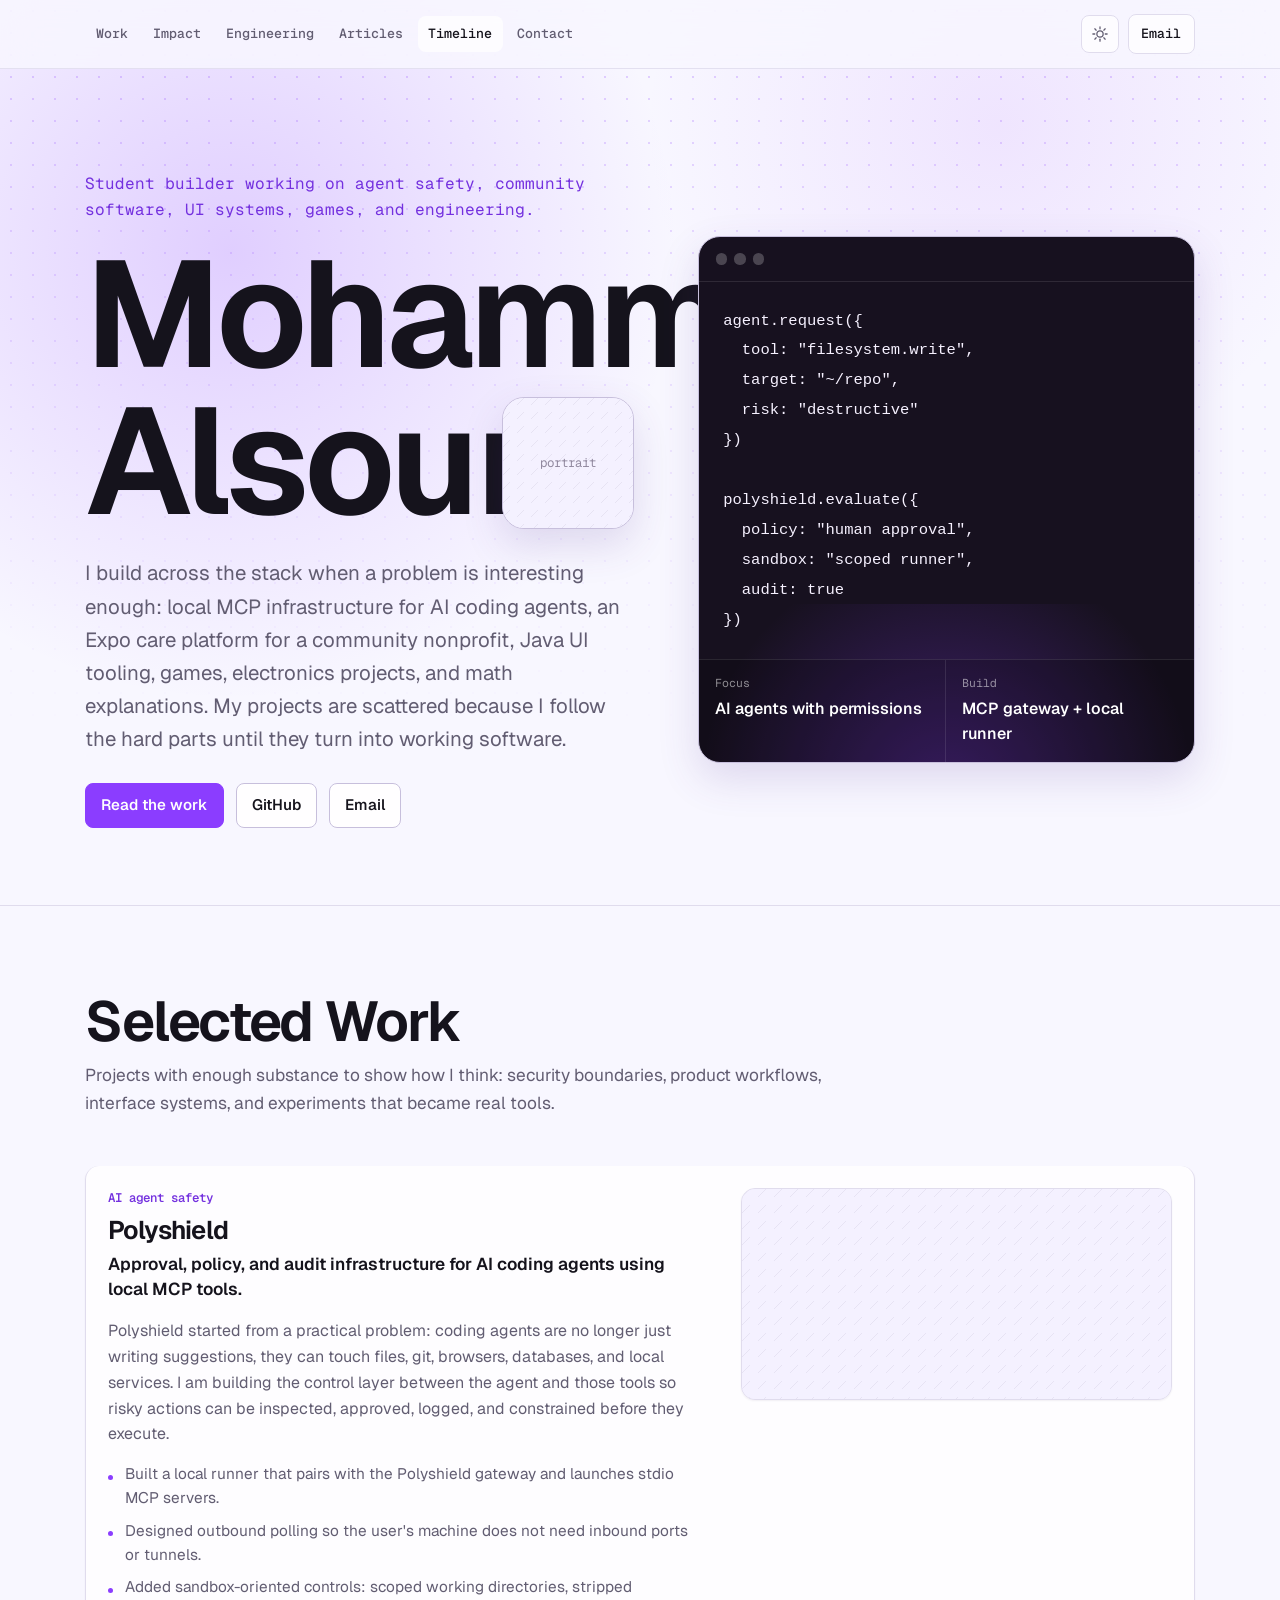
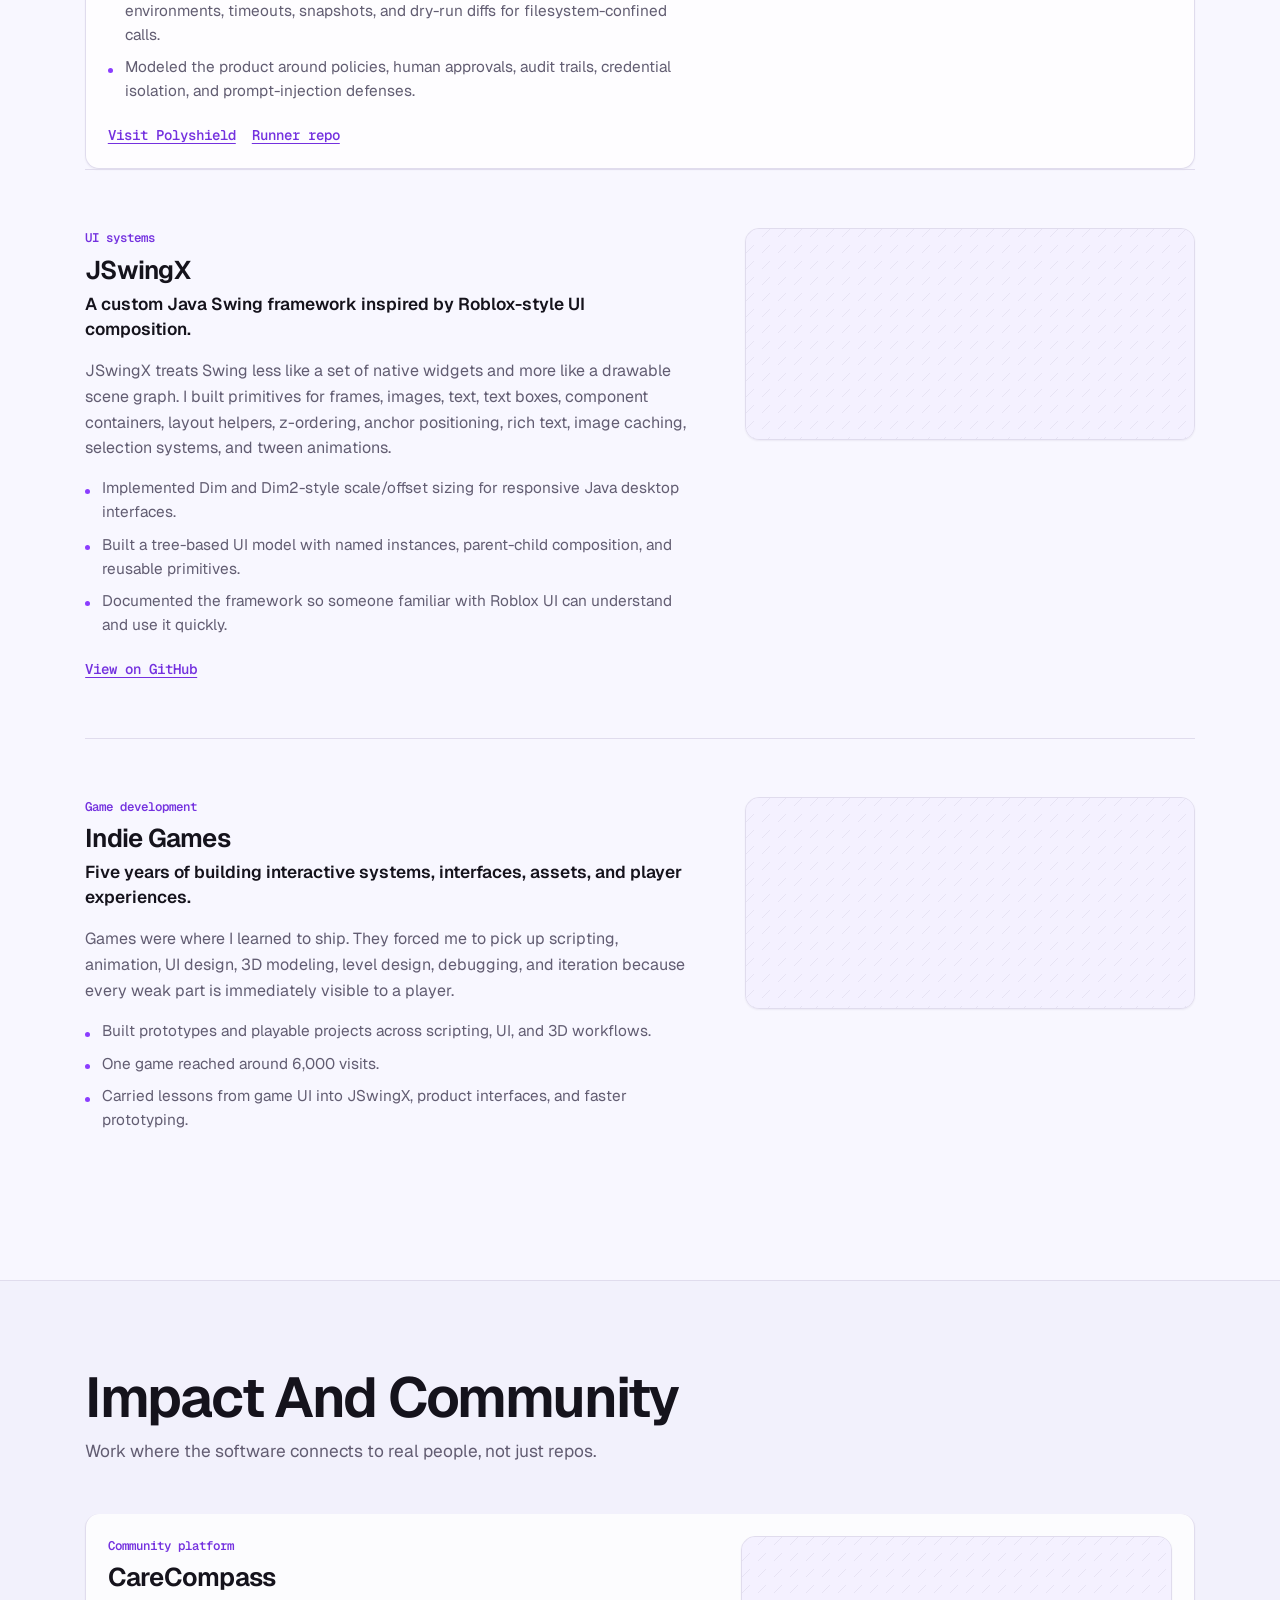
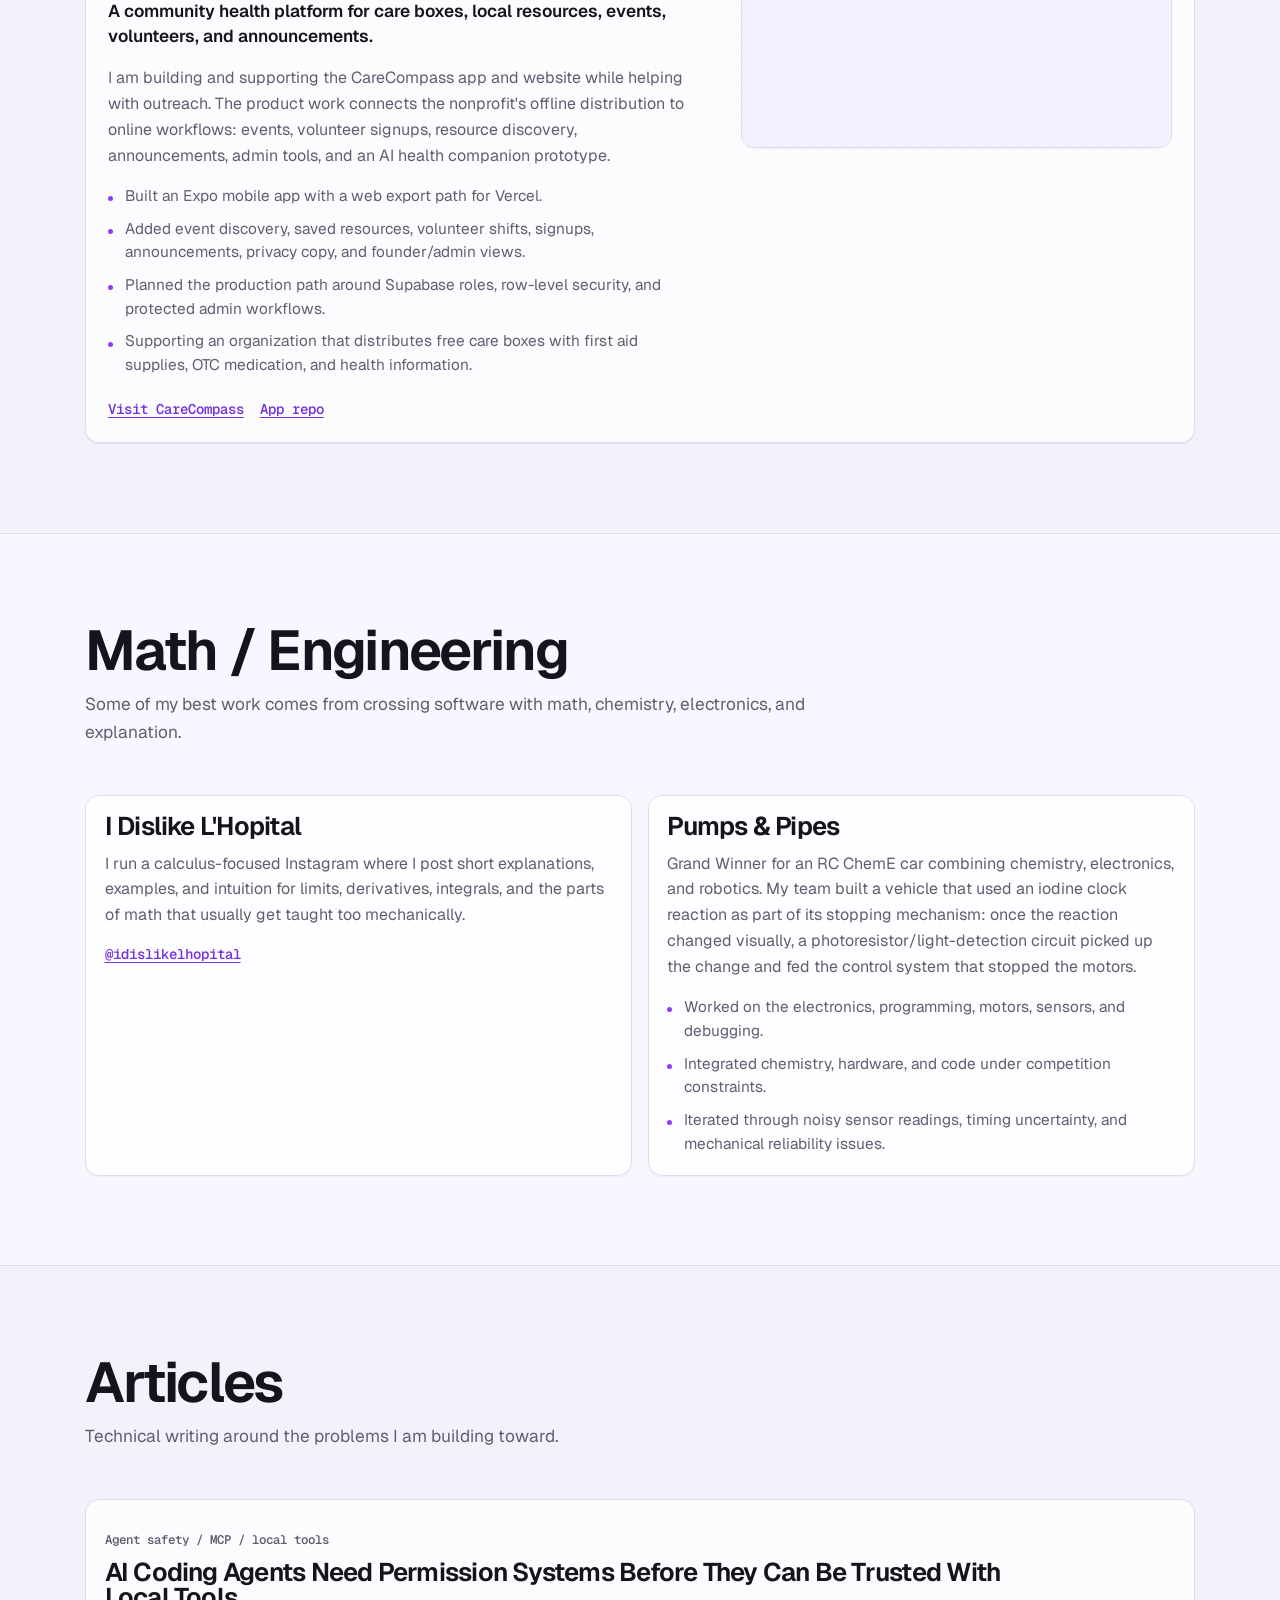
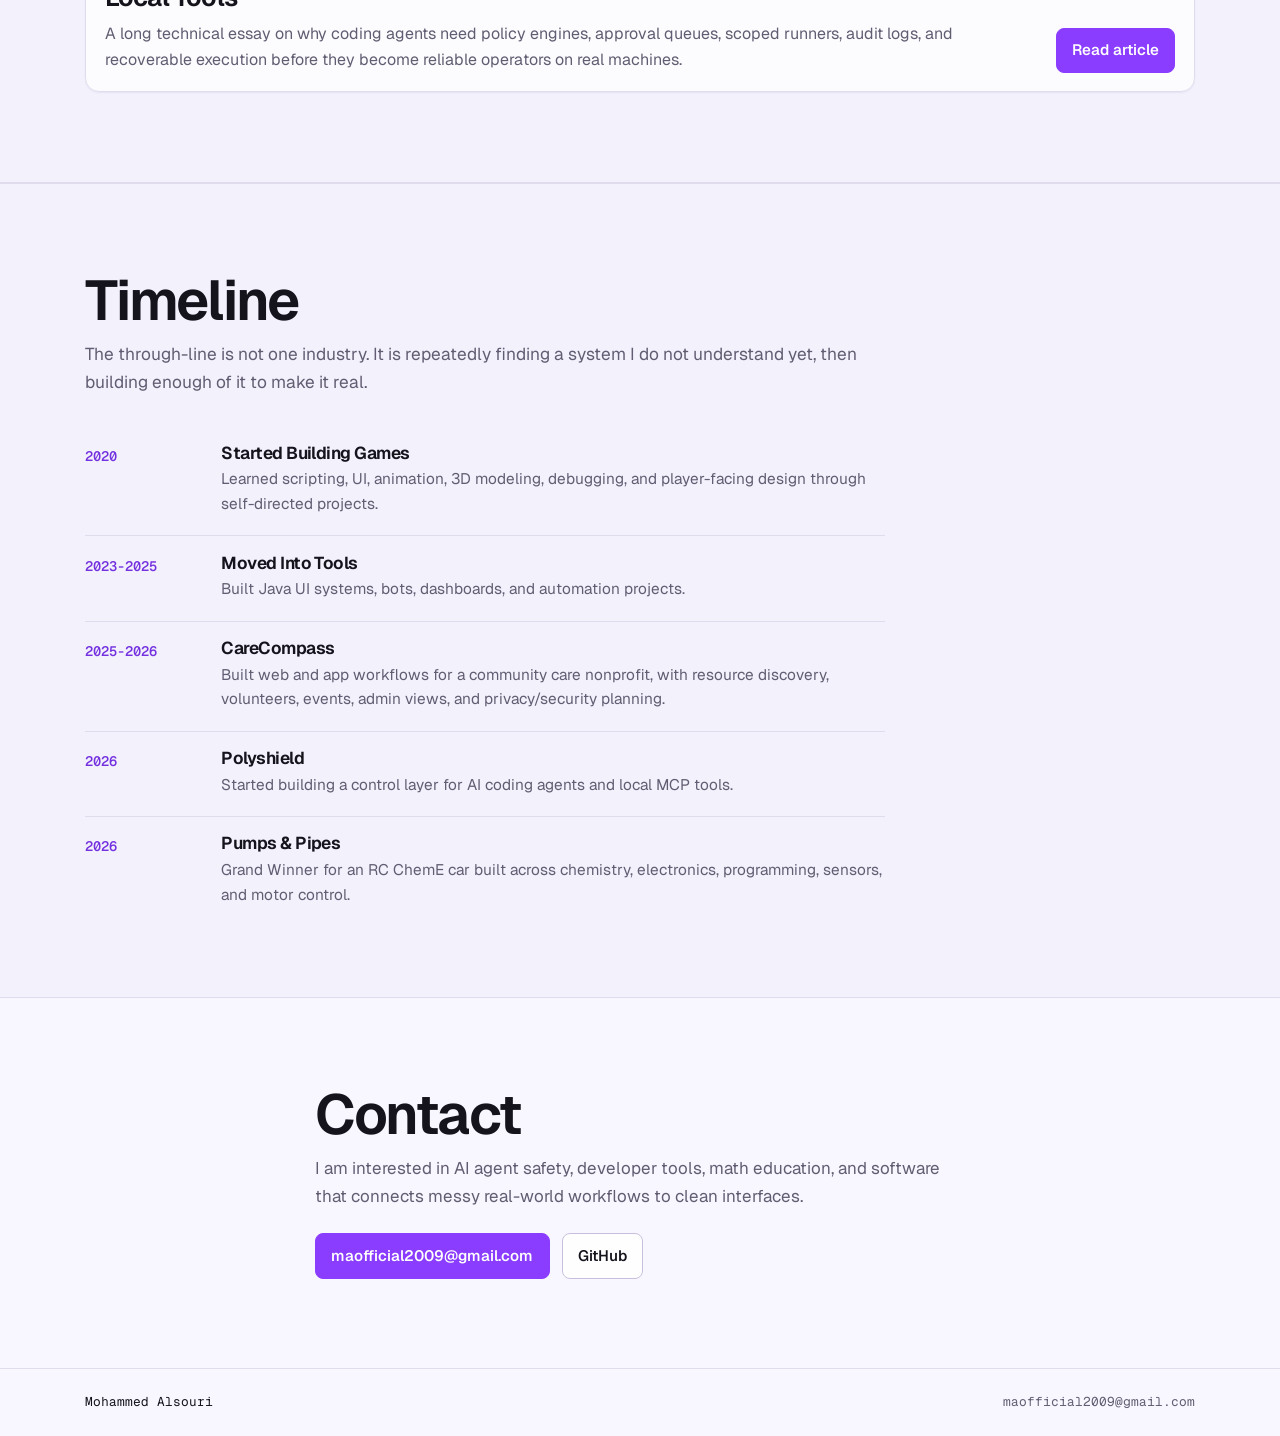
==== commit 08445478: "Redesign personal site and add agent permissions article" ====
--- a/index.html
+++ b/index.html
@@ -1,5 +1,5 @@
 <!DOCTYPE html>
-<html lang="en" data-theme="dark">
+<html lang="en" data-theme="light">
 <head>
   <meta charset="UTF-8" />
   <meta name="viewport" content="width=device-width, initial-scale=1.0" />
@@ -13,12 +13,12 @@
   <meta property="og:type" content="profile" />
   <!-- Add assets/og-image.png later for link previews. Recommended size: 1200 x 630. -->
 
-  <meta name="theme-color" content="#080907" />
+  <meta name="theme-color" content="#f8f7ff" />
 
   <link rel="icon" type="image/svg+xml" href="assets/favicon.svg" />
   <link rel="preconnect" href="https://fonts.googleapis.com" />
   <link rel="preconnect" href="https://fonts.gstatic.com" crossorigin />
-  <link href="https://fonts.googleapis.com/css2?family=IBM+Plex+Mono:wght@400;500;600&family=IBM+Plex+Sans:wght@400;450;500;600;700&display=swap" rel="stylesheet" />
+  <link href="https://fonts.googleapis.com/css2?family=Geist:wght@400;450;500;600;700;800&family=Geist+Mono:wght@400;500;600;700&display=swap" rel="stylesheet" />
   <link rel="stylesheet" href="styles.css" />
 </head>
 
@@ -31,6 +31,7 @@
         <a href="#work">Work</a>
         <a href="#impact">Impact</a>
         <a href="#engineering">Engineering</a>
+        <a href="#articles">Articles</a>
         <a href="#timeline">Timeline</a>
         <a href="#contact">Contact</a>
       </nav>
@@ -51,6 +52,7 @@
       <a href="#work">Work</a>
       <a href="#impact">Impact</a>
       <a href="#engineering">Engineering</a>
+      <a href="#articles">Articles</a>
       <a href="#timeline">Timeline</a>
       <a href="#contact">Contact</a>
     </nav>
@@ -61,7 +63,12 @@
       <div class="container hero__inner">
         <div class="hero__text reveal">
           <p class="hero__role">Student builder working on agent safety, community software, UI systems, games, and engineering.</p>
-          <h1>Mohammed Alsouri</h1>
+          <div class="hero__identity">
+            <h1>Mohammed Alsouri</h1>
+            <figure class="portrait-frame">
+              <img src="assets/portrait.jpg" alt="Portrait of Mohammed Alsouri" onerror="this.closest('figure').classList.add('is-missing')" />
+            </figure>
+          </div>
           <p class="hero__lede">
             I build across the stack when a problem is interesting enough: local MCP infrastructure for AI coding agents, an Expo care platform for a community nonprofit, Java UI tooling, games, electronics projects, and math explanations. My projects are scattered because I follow the hard parts until they turn into working software.
           </p>
@@ -72,24 +79,24 @@
           </div>
         </div>
 
-        <aside class="proof reveal" aria-label="Quick proof points">
-          <dl class="proof__grid">
-            <div>
-              <dt>Main focus</dt>
-              <dd>AI agent safety and local tool control</dd>
-            </div>
-            <div>
-              <dt>Current build</dt>
-              <dd>Polyshield gateway and local MCP runner</dd>
-            </div>
-            <div>
-              <dt>Community work</dt>
-              <dd>CareCompass website, app, outreach, and volunteer workflows</dd>
-            </div>
-            <div>
-              <dt>Long arc</dt>
-              <dd>Five years of self-directed games, tools, and interfaces</dd>
-            </div>
+        <aside class="hero-panel reveal" aria-label="Current build">
+          <div class="panel-chrome">
+            <span></span><span></span><span></span>
+          </div>
+          <pre><code>agent.request({
+  tool: "filesystem.write",
+  target: "~/repo",
+  risk: "destructive"
+})
+
+polyshield.evaluate({
+  policy: "human approval",
+  sandbox: "scoped runner",
+  audit: true
+})</code></pre>
+          <dl class="panel-proof">
+            <div><dt>Focus</dt><dd>AI agents with permissions</dd></div>
+            <div><dt>Build</dt><dd>MCP gateway + local runner</dd></div>
           </dl>
         </aside>
       </div>
@@ -123,7 +130,6 @@
           </div>
           <figure class="project__media">
             <img src="assets/polyshield-dashboard.png" alt="Polyshield dashboard screenshot" onerror="this.closest('figure').classList.add('is-missing')" />
-            <figcaption>Drop a screenshot at assets/polyshield-dashboard.png to replace this placeholder.</figcaption>
           </figure>
         </article>
 
@@ -146,7 +152,6 @@
           </div>
           <figure class="project__media">
             <img src="assets/jswingx-ui.png" alt="JSwingX interface screenshot" onerror="this.closest('figure').classList.add('is-missing')" />
-            <figcaption>Drop a screenshot at assets/jswingx-ui.png.</figcaption>
           </figure>
         </article>
 
@@ -166,7 +171,6 @@
           </div>
           <figure class="project__media">
             <img src="assets/game-screenshot.png" alt="Indie game screenshot" onerror="this.closest('figure').classList.add('is-missing')" />
-            <figcaption>Drop a screenshot at assets/game-screenshot.png.</figcaption>
           </figure>
         </article>
       </div>
@@ -200,7 +204,6 @@
           </div>
           <figure class="project__media">
             <img src="assets/carecompass.png" alt="CareCompass website or app screenshot" onerror="this.closest('figure').classList.add('is-missing')" />
-            <figcaption>Drop a screenshot at assets/carecompass.png.</figcaption>
           </figure>
         </article>
 
@@ -226,10 +229,35 @@
           <article class="text-card reveal">
             <h3>Pumps &amp; Pipes</h3>
             <p>
-              Grand Winner for an RC ChemE car combining chemistry, electronics, and robotics. My team used an iodine clock reaction as part of the stopping mechanism, then connected light detection to microcontroller-driven motor control.
-            </p>
+              Grand Winner for an RC ChemE car combining chemistry, electronics, and robotics. My team built a vehicle that used an iodine clock reaction as part of its stopping mechanism: once the reaction changed visually, a photoresistor/light-detection circuit picked up the change and fed the control system that stopped the motors.
+            </p>
+            <ul class="evidence-list">
+              <li>Worked on the electronics, programming, motors, sensors, and debugging.</li>
+              <li>Integrated chemistry, hardware, and code under competition constraints.</li>
+              <li>Iterated through noisy sensor readings, timing uncertainty, and mechanical reliability issues.</li>
+            </ul>
           </article>
         </div>
+      </div>
+    </section>
+
+    <section class="section section--articles" id="articles">
+      <div class="container">
+        <header class="section__head reveal">
+          <h2>Articles</h2>
+          <p>Technical writing around the problems I am building toward.</p>
+        </header>
+
+        <article class="article-card reveal">
+          <div>
+            <p class="project__type">Agent safety / MCP / local tools</p>
+            <h3>AI Coding Agents Need Permission Systems Before They Can Be Trusted With Local Tools</h3>
+            <p>
+              A long technical essay on why coding agents need policy engines, approval queues, scoped runners, audit logs, and recoverable execution before they become reliable operators on real machines.
+            </p>
+          </div>
+          <a class="btn btn--primary" href="articles/agent-permissions.html">Read article</a>
+        </article>
       </div>
     </section>
 
@@ -297,7 +325,7 @@
   <footer class="footer">
     <div class="container footer__inner">
       <span>Mohammed Alsouri</span>
-      <span>Static site for projects, writing, and applications.</span>
+      <a href="mailto:maofficial2009@gmail.com">maofficial2009@gmail.com</a>
     </div>
   </footer>
 
--- a/styles.css
+++ b/styles.css
@@ -1,57 +1,64 @@
 /* Mohammed Alsouri personal site */
 
 :root {
-  --bg: #080907;
-  --bg-subtle: #0d0f0c;
-  --surface: #10120f;
-  --surface-2: #151813;
-  --text: #f3f4ee;
-  --text-muted: #b5baaa;
-  --text-faint: #747b6d;
-  --border: #252a22;
-  --border-strong: #3a4134;
-  --accent: #8ee6bf;
-  --accent-deep: #52c79b;
-  --accent-soft: #13261e;
-  --accent-text: #9ceac8;
-  --shadow-sm: 0 1px 2px rgba(0, 0, 0, 0.24);
-  --r-sm: 6px;
-  --r: 8px;
-  --maxw: 1120px;
-  --gutter: clamp(1rem, 4vw, 2rem);
-  --section-y: clamp(3rem, 6.5vw, 5rem);
-  --font-sans: "IBM Plex Sans", ui-sans-serif, system-ui, sans-serif;
-  --font-mono: "IBM Plex Mono", ui-monospace, SFMono-Regular, Menlo, Consolas, monospace;
+  --bg: #f8f7ff;
+  --bg-subtle: #f1effc;
+  --surface: #ffffff;
+  --surface-2: #f4f1ff;
+  --text: #15131c;
+  --text-muted: #625d72;
+  --text-faint: #91899f;
+  --border: #e0dced;
+  --border-strong: #c7bfdc;
+  --accent: #8b3dff;
+  --accent-deep: #6f2de1;
+  --accent-soft: #efe6ff;
+  --accent-text: #7431df;
+  --code-bg: #17111f;
+  --code-text: #f6f1ff;
+  --shadow-sm: 0 1px 2px rgba(34, 20, 64, 0.06);
+  --shadow: 0 16px 40px rgba(89, 54, 150, 0.16);
+  --r-sm: 8px;
+  --r: 14px;
+  --maxw: 1180px;
+  --gutter: clamp(1rem, 4vw, 2.2rem);
+  --section-y: clamp(3.5rem, 7vw, 6rem);
+  --font-sans: "Geist", ui-sans-serif, system-ui, sans-serif;
+  --font-mono: "Geist Mono", ui-monospace, SFMono-Regular, Menlo, Consolas, monospace;
   --ease: cubic-bezier(0.2, 0, 0, 1);
 }
 
-[data-theme="light"] {
-  --bg: #f7f8f3;
-  --bg-subtle: #eef0e8;
-  --surface: #ffffff;
-  --surface-2: #f0f2eb;
-  --text: #11140f;
-  --text-muted: #5e6559;
-  --text-faint: #8a9282;
-  --border: #dce1d4;
-  --border-strong: #c4cdbc;
-  --accent: #0f766e;
-  --accent-deep: #115e59;
-  --accent-soft: #e4f4ef;
-  --accent-text: #0f766e;
-  --shadow-sm: 0 1px 2px rgba(17, 20, 15, 0.05);
+[data-theme="dark"] {
+  --bg: #0d0914;
+  --bg-subtle: #120d1d;
+  --surface: #161020;
+  --surface-2: #1d1429;
+  --text: #fbf8ff;
+  --text-muted: #c8bdd8;
+  --text-faint: #857695;
+  --border: #2c203c;
+  --border-strong: #4a3864;
+  --accent: #a855f7;
+  --accent-deep: #c084fc;
+  --accent-soft: #2b1744;
+  --accent-text: #c084fc;
+  --code-bg: #100b18;
+  --code-text: #f7edff;
+  --shadow-sm: 0 1px 2px rgba(0, 0, 0, 0.28);
+  --shadow: 0 20px 50px rgba(0, 0, 0, 0.38);
 }
 
 *, *::before, *::after { box-sizing: border-box; }
 
 html {
   scroll-behavior: smooth;
-  scroll-padding-top: 78px;
+  scroll-padding-top: 88px;
   -webkit-text-size-adjust: 100%;
 }
 
 body {
   margin: 0;
+  min-height: 100vh;
   background: var(--bg);
   color: var(--text);
   font-family: var(--font-sans);
@@ -65,36 +72,46 @@
   content: "";
   position: fixed;
   inset: 0;
+  z-index: -2;
+  pointer-events: none;
+  background:
+    radial-gradient(circle at 18% 28%, color-mix(in srgb, var(--accent) 22%, transparent), transparent 28rem),
+    radial-gradient(circle at 78% 14%, color-mix(in srgb, #c084fc 16%, transparent), transparent 22rem),
+    linear-gradient(var(--bg), var(--bg));
+}
+
+body::after {
+  content: "";
+  position: fixed;
+  inset: 0;
   z-index: -1;
   pointer-events: none;
-  background-image:
-    linear-gradient(to right, color-mix(in srgb, var(--border) 38%, transparent) 1px, transparent 1px),
-    linear-gradient(to bottom, color-mix(in srgb, var(--border) 28%, transparent) 1px, transparent 1px);
-  background-size: 42px 42px;
-  mask-image: linear-gradient(to bottom, rgba(0, 0, 0, 0.58), transparent 42rem);
+  background-image: radial-gradient(color-mix(in srgb, var(--accent) 42%, transparent) 1px, transparent 1px);
+  background-size: 22px 22px;
+  mask-image: linear-gradient(to bottom, rgba(0, 0, 0, 0.58), transparent 46rem);
 }
 
 h1, h2, h3 {
   margin: 0;
   color: var(--text);
-  line-height: 1.04;
-  letter-spacing: 0;
+  line-height: 0.98;
+  letter-spacing: -0.03em;
 }
 
 h1 {
-  max-width: 9ch;
-  font-size: clamp(3.3rem, 11vw, 8.5rem);
-  font-weight: 700;
+  max-width: 9.5ch;
+  font-size: clamp(4rem, 12vw, 9.4rem);
+  font-weight: 650;
 }
 
 h2 {
-  font-size: clamp(1.6rem, 3.8vw, 2.7rem);
-  font-weight: 650;
+  font-size: clamp(2rem, 4.5vw, 3.5rem);
+  font-weight: 640;
 }
 
 h3 {
-  font-size: clamp(1.15rem, 2vw, 1.45rem);
-  font-weight: 650;
+  font-size: clamp(1.25rem, 2vw, 1.7rem);
+  font-weight: 640;
 }
 
 p { margin: 0; }
@@ -116,7 +133,7 @@
   z-index: 300;
   padding: 0.55rem 0.8rem;
   background: var(--accent);
-  color: #07100c;
+  color: #fff;
 }
 
 .skip-link:focus { left: 0; }
@@ -130,18 +147,18 @@
   display: inline-flex;
   align-items: center;
   justify-content: center;
-  min-height: 38px;
-  padding: 0.52rem 0.82rem;
+  min-height: 42px;
+  padding: 0.58rem 0.95rem;
   border: 1px solid var(--border-strong);
   border-radius: var(--r-sm);
-  background: transparent;
+  background: color-mix(in srgb, var(--surface) 88%, transparent);
   color: var(--text);
   font: inherit;
-  font-size: 0.93rem;
-  font-weight: 550;
+  font-size: 0.95rem;
+  font-weight: 560;
   text-decoration: none;
   cursor: pointer;
-  transition: background-color 0.14s var(--ease), border-color 0.14s var(--ease), color 0.14s var(--ease);
+  transition: background-color 0.16s var(--ease), border-color 0.16s var(--ease), color 0.16s var(--ease);
 }
 
 .btn:hover {
@@ -152,36 +169,36 @@
 .btn--primary {
   border-color: var(--accent);
   background: var(--accent);
-  color: #07100c;
+  color: #fff;
 }
 
 .btn--primary:hover {
   border-color: var(--accent-deep);
   background: var(--accent-deep);
-  color: #07100c;
+  color: #fff;
 }
 
 .nav {
   position: sticky;
   top: 0;
   z-index: 100;
-  background: color-mix(in srgb, var(--bg) 88%, transparent);
-  border-bottom: 1px solid var(--border);
-  backdrop-filter: blur(10px);
+  border-bottom: 1px solid color-mix(in srgb, var(--border) 82%, transparent);
+  background: color-mix(in srgb, var(--bg) 82%, transparent);
+  backdrop-filter: blur(18px);
 }
 
 .nav__inner {
   display: flex;
   align-items: center;
   justify-content: space-between;
-  min-height: 58px;
+  min-height: 68px;
   gap: 1rem;
 }
 
 .nav__links {
   display: flex;
   align-items: center;
-  gap: 0.2rem;
+  gap: 0.25rem;
 }
 
 .nav__links a,
@@ -189,20 +206,20 @@
 .nav__contact {
   color: var(--text-muted);
   font-family: var(--font-mono);
-  font-size: 0.82rem;
-  font-weight: 500;
+  font-size: 0.83rem;
+  font-weight: 520;
   text-decoration: none;
 }
 
 .nav__links a {
-  padding: 0.42rem 0.55rem;
+  padding: 0.48rem 0.66rem;
   border-radius: var(--r-sm);
 }
 
 .nav__links a:hover,
 .nav__links a.is-active {
   color: var(--text);
-  background: var(--surface);
+  background: color-mix(in srgb, var(--surface) 70%, transparent);
 }
 
 .nav__actions {
@@ -212,21 +229,22 @@
 }
 
 .nav__contact {
-  padding: 0.42rem 0.7rem;
+  padding: 0.5rem 0.78rem;
   border: 1px solid var(--border);
   border-radius: var(--r-sm);
   color: var(--text);
+  background: color-mix(in srgb, var(--surface) 64%, transparent);
 }
 
 .theme-toggle,
 .nav__menu-btn {
   display: grid;
   place-items: center;
-  width: 36px;
-  height: 36px;
+  width: 38px;
+  height: 38px;
   border: 1px solid var(--border);
   border-radius: var(--r-sm);
-  background: transparent;
+  background: color-mix(in srgb, var(--surface) 64%, transparent);
   color: var(--text-muted);
   cursor: pointer;
 }
@@ -267,7 +285,7 @@
 .mobile-menu {
   display: none;
   flex-direction: column;
-  padding: 0.4rem var(--gutter) 0.75rem;
+  padding: 0.4rem var(--gutter) 0.85rem;
   border-top: 1px solid var(--border);
   background: var(--bg);
 }
@@ -275,150 +293,233 @@
 .mobile-menu.is-open { display: flex; }
 
 .mobile-menu a {
-  padding: 0.65rem 0;
+  padding: 0.72rem 0;
   border-bottom: 1px solid var(--border);
 }
 
 .mobile-menu a:last-child { border-bottom: 0; }
 
 .hero {
-  padding-block: clamp(4rem, 8vw, 7rem) clamp(3rem, 6vw, 4.5rem);
+  padding-block: clamp(4rem, 8vw, 7.4rem) clamp(3.4rem, 6vw, 5rem);
   border-bottom: 1px solid var(--border);
 }
 
 .hero__inner {
   display: grid;
-  grid-template-columns: minmax(0, 1.18fr) minmax(280px, 0.82fr);
-  gap: clamp(2rem, 5vw, 4rem);
-  align-items: end;
+  grid-template-columns: minmax(0, 1.05fr) minmax(340px, 0.95fr);
+  gap: clamp(2rem, 5vw, 4.5rem);
+  align-items: center;
 }
 
 .hero__role {
   max-width: 760px;
-  margin-bottom: 1rem;
+  margin-bottom: 1.05rem;
   color: var(--accent-text);
   font-family: var(--font-mono);
   font-size: clamp(0.9rem, 2vw, 1rem);
 }
 
+.hero__identity {
+  display: grid;
+  grid-template-columns: minmax(0, max-content) 132px;
+  gap: clamp(1rem, 3vw, 1.6rem);
+  align-items: end;
+}
+
+.portrait-frame {
+  position: relative;
+  width: 132px;
+  aspect-ratio: 1;
+  margin: 0 0 0.35rem;
+  overflow: hidden;
+  border: 1px solid var(--border-strong);
+  border-radius: 22px;
+  background: var(--surface-2);
+  box-shadow: var(--shadow);
+}
+
+.portrait-frame img {
+  width: 100%;
+  height: 100%;
+  object-fit: cover;
+}
+
+.portrait-frame.is-missing img { display: none; }
+
+.portrait-frame.is-missing::before {
+  content: "portrait";
+  position: absolute;
+  inset: 0;
+  display: grid;
+  place-items: center;
+  color: var(--text-faint);
+  font-family: var(--font-mono);
+  font-size: 0.78rem;
+  background:
+    linear-gradient(135deg, transparent 24%, color-mix(in srgb, var(--border) 70%, transparent) 25%, transparent 26%) 0 0 / 14px 14px,
+    var(--surface-2);
+}
+
 .hero__lede {
-  max-width: 720px;
-  margin-top: 1.25rem;
-  color: var(--text-muted);
-  font-size: clamp(1.04rem, 2vw, 1.22rem);
+  max-width: 760px;
+  margin-top: 1.35rem;
+  color: var(--text-muted);
+  font-size: clamp(1.08rem, 2vw, 1.28rem);
 }
 
 .hero__actions {
   display: flex;
   flex-wrap: wrap;
-  gap: 0.7rem;
-  margin-top: 1.55rem;
-}
-
-.proof {
+  gap: 0.75rem;
+  margin-top: 1.7rem;
+}
+
+.hero-panel {
+  position: relative;
+  overflow: hidden;
+  border: 1px solid var(--border-strong);
+  border-radius: 22px;
+  background: var(--code-bg);
+  color: var(--code-text);
+  box-shadow: var(--shadow);
+}
+
+.hero-panel::after {
+  content: "";
+  position: absolute;
+  inset: auto -10% -22% -10%;
+  height: 52%;
+  background: radial-gradient(circle at 50% 70%, color-mix(in srgb, var(--accent) 46%, transparent), transparent 70%);
+  opacity: 0.8;
+  pointer-events: none;
+}
+
+.panel-chrome {
+  display: flex;
+  gap: 0.45rem;
+  padding: 1rem 1.05rem;
+  border-bottom: 1px solid color-mix(in srgb, #fff 10%, transparent);
+}
+
+.panel-chrome span {
+  width: 0.7rem;
+  height: 0.7rem;
+  border-radius: 50%;
+  background: color-mix(in srgb, #fff 22%, transparent);
+}
+
+.hero-panel pre {
+  position: relative;
+  z-index: 1;
+  margin: 0;
+  padding: clamp(1rem, 3vw, 1.5rem);
+  overflow-x: auto;
+  color: var(--code-text);
+  font-family: var(--font-mono);
+  font-size: clamp(0.8rem, 1.6vw, 0.97rem);
+  line-height: 1.8;
+}
+
+.panel-proof {
+  position: relative;
+  z-index: 1;
+  display: grid;
+  grid-template-columns: 1fr 1fr;
+  margin: 0;
+  border-top: 1px solid color-mix(in srgb, #fff 10%, transparent);
+  background: color-mix(in srgb, #000 18%, transparent);
+}
+
+.panel-proof div {
+  padding: 0.9rem 1rem;
+  border-right: 1px solid color-mix(in srgb, #fff 10%, transparent);
+}
+
+.panel-proof div:last-child { border-right: 0; }
+.panel-proof dt {
+  color: color-mix(in srgb, #fff 52%, transparent);
+  font-family: var(--font-mono);
+  font-size: 0.72rem;
+}
+.panel-proof dd {
+  margin: 0.18rem 0 0;
+  color: #fff;
+  font-weight: 560;
+}
+
+.section {
+  padding-block: var(--section-y);
+}
+
+.section--alt,
+.section--articles {
+  background: color-mix(in srgb, var(--bg-subtle) 80%, transparent);
+  border-block: 1px solid var(--border);
+}
+
+.section__head {
+  max-width: 780px;
+  margin-bottom: clamp(2rem, 4vw, 3rem);
+}
+
+.section__head p {
+  margin-top: 0.78rem;
+  color: var(--text-muted);
+  font-size: 1.08rem;
+}
+
+.project {
+  display: grid;
+  grid-template-columns: minmax(0, 1fr) minmax(300px, 0.74fr);
+  gap: clamp(1.5rem, 4vw, 3.25rem);
+  align-items: start;
+  padding-block: clamp(2.2rem, 4.5vw, 3.6rem);
+  border-top: 1px solid var(--border);
+}
+
+.project:first-of-type { border-top: 0; }
+
+.project--feature {
+  padding: clamp(1rem, 2vw, 1.35rem);
   border: 1px solid var(--border);
   border-radius: var(--r);
-  background: color-mix(in srgb, var(--surface) 86%, transparent);
+  background: color-mix(in srgb, var(--surface) 76%, transparent);
   box-shadow: var(--shadow-sm);
 }
 
-.proof__grid {
-  display: grid;
-  margin: 0;
-}
-
-.proof__grid div {
-  padding: 1rem;
-  border-bottom: 1px solid var(--border);
-}
-
-.proof__grid div:last-child { border-bottom: 0; }
-
-.proof dt {
-  margin-bottom: 0.18rem;
-  color: var(--text-faint);
-  font-family: var(--font-mono);
-  font-size: 0.73rem;
-}
-
-.proof dd {
-  margin: 0;
-  color: var(--text);
-  font-size: 0.96rem;
-  font-weight: 550;
-  line-height: 1.45;
-}
-
-.section {
-  padding-block: var(--section-y);
-}
-
-.section--alt {
-  background: color-mix(in srgb, var(--bg-subtle) 86%, transparent);
-  border-block: 1px solid var(--border);
-}
-
-.section__head {
-  max-width: 760px;
-  margin-bottom: clamp(1.8rem, 4vw, 2.8rem);
-}
-
-.section__head p {
-  margin-top: 0.72rem;
-  color: var(--text-muted);
-  font-size: 1.04rem;
-}
-
-.project {
-  display: grid;
-  grid-template-columns: minmax(0, 1fr) minmax(280px, 0.72fr);
-  gap: clamp(1.5rem, 4vw, 3.25rem);
-  align-items: start;
-  padding-block: clamp(2rem, 4.5vw, 3.4rem);
-  border-top: 1px solid var(--border);
-}
-
-.project:first-of-type { border-top: 0; }
-
-.project--feature {
-  padding: clamp(1rem, 2vw, 1.25rem);
-  border: 1px solid var(--border);
-  border-radius: var(--r);
-  background: color-mix(in srgb, var(--surface) 90%, transparent);
-}
-
 .project__type {
-  margin-bottom: 0.55rem;
+  margin-bottom: 0.6rem;
   color: var(--accent-text);
   font-family: var(--font-mono);
-  font-size: 0.74rem;
+  font-size: 0.78rem;
+  font-weight: 560;
 }
 
 .project__subtitle {
-  margin-top: 0.45rem;
-  color: var(--text);
-  font-size: 1.04rem;
+  margin-top: 0.55rem;
+  color: var(--text);
+  font-size: 1.08rem;
   font-weight: 600;
   line-height: 1.45;
 }
 
 .project__body > p:not(.project__type):not(.project__subtitle) {
-  margin-top: 0.95rem;
+  margin-top: 1rem;
   color: var(--text-muted);
 }
 
 .evidence-list {
   display: grid;
-  gap: 0.48rem;
+  gap: 0.55rem;
   margin-top: 1rem;
   list-style: none;
 }
 
 .evidence-list li {
   position: relative;
-  padding-left: 1rem;
-  color: var(--text-muted);
-  font-size: 0.95rem;
+  padding-left: 1.05rem;
+  color: var(--text-muted);
+  font-size: 0.96rem;
   line-height: 1.55;
 }
 
@@ -426,9 +527,9 @@
   content: "";
   position: absolute;
   left: 0;
-  top: 0.72em;
-  width: 4px;
-  height: 4px;
+  top: 0.74em;
+  width: 5px;
+  height: 5px;
   border-radius: 50%;
   background: var(--accent);
 }
@@ -437,14 +538,14 @@
   display: flex;
   flex-wrap: wrap;
   gap: 1rem;
-  margin-top: 1.2rem;
+  margin-top: 1.25rem;
 }
 
 .link-arrow {
   color: var(--accent-text);
   font-family: var(--font-mono);
-  font-size: 0.86rem;
-  font-weight: 500;
+  font-size: 0.88rem;
+  font-weight: 540;
   text-decoration: underline;
   text-decoration-thickness: 1px;
   text-underline-offset: 0.22em;
@@ -454,12 +555,13 @@
 
 .project__media {
   position: sticky;
-  top: 78px;
+  top: 90px;
   margin: 0;
   overflow: hidden;
   border: 1px solid var(--border);
   border-radius: var(--r);
   background: var(--surface-2);
+  box-shadow: var(--shadow-sm);
 }
 
 .project__media img {
@@ -472,30 +574,12 @@
 .project__media.is-missing img { display: none; }
 
 .project__media.is-missing::before {
-  content: "image pending";
-  display: grid;
-  place-items: center;
+  content: "";
+  display: block;
   min-height: 210px;
-  color: var(--text-faint);
-  font-family: var(--font-mono);
-  font-size: 0.78rem;
   background:
-    linear-gradient(135deg, transparent 24%, color-mix(in srgb, var(--border) 70%, transparent) 25%, transparent 26%) 0 0 / 16px 16px,
+    linear-gradient(135deg, transparent 24%, color-mix(in srgb, var(--border) 68%, transparent) 25%, transparent 26%) 0 0 / 16px 16px,
     var(--surface-2);
-}
-
-.project__media figcaption {
-  display: none;
-  padding: 0.65rem 0.75rem;
-  border-top: 1px solid var(--border);
-  color: var(--text-faint);
-  font-family: var(--font-mono);
-  font-size: 0.72rem;
-  line-height: 1.4;
-}
-
-.project__media.is-missing figcaption {
-  display: block;
 }
 
 .split-grid {
@@ -504,15 +588,18 @@
   gap: 1rem;
 }
 
-.text-card {
-  padding: 1.1rem;
+.text-card,
+.article-card {
+  padding: 1.15rem;
   border: 1px solid var(--border);
   border-radius: var(--r);
-  background: color-mix(in srgb, var(--surface) 90%, transparent);
-}
-
-.text-card p {
-  margin-top: 0.65rem;
+  background: color-mix(in srgb, var(--surface) 76%, transparent);
+  box-shadow: var(--shadow-sm);
+}
+
+.text-card p,
+.article-card p {
+  margin-top: 0.7rem;
   color: var(--text-muted);
 }
 
@@ -521,10 +608,17 @@
   margin-top: 0.9rem;
 }
 
+.article-card {
+  display: grid;
+  grid-template-columns: minmax(0, 1fr) auto;
+  gap: 1.5rem;
+  align-items: end;
+}
+
 .timeline {
   display: grid;
   gap: 0;
-  max-width: 760px;
+  max-width: 800px;
   margin: 0;
   list-style: none;
 }
@@ -533,7 +627,7 @@
   display: grid;
   grid-template-columns: 120px minmax(0, 1fr);
   gap: 1rem;
-  padding: 1.1rem 0;
+  padding: 1.15rem 0;
   border-top: 1px solid var(--border);
 }
 
@@ -543,43 +637,43 @@
 .timeline__year {
   color: var(--accent-text);
   font-family: var(--font-mono);
-  font-size: 0.82rem;
-  font-weight: 500;
+  font-size: 0.86rem;
+  font-weight: 540;
 }
 
 .timeline__content h3 {
-  font-size: 1.04rem;
+  font-size: 1.08rem;
 }
 
 .timeline__content p {
-  margin-top: 0.32rem;
-  color: var(--text-muted);
-  font-size: 0.95rem;
+  margin-top: 0.35rem;
+  color: var(--text-muted);
+  font-size: 0.96rem;
 }
 
 .contact__inner {
-  max-width: 700px;
+  max-width: 720px;
 }
 
 .contact__inner p {
-  margin-top: 0.75rem;
-  color: var(--text-muted);
-  font-size: 1.04rem;
+  margin-top: 0.8rem;
+  color: var(--text-muted);
+  font-size: 1.06rem;
 }
 
 .contact__links {
   display: flex;
   flex-wrap: wrap;
-  gap: 0.7rem;
-  margin-top: 1.4rem;
+  gap: 0.75rem;
+  margin-top: 1.45rem;
 }
 
 .footer {
   border-top: 1px solid var(--border);
-  padding-block: 1.4rem;
+  padding-block: 1.45rem;
   color: var(--text-faint);
   font-family: var(--font-mono);
-  font-size: 0.76rem;
+  font-size: 0.8rem;
 }
 
 .footer__inner {
@@ -594,10 +688,197 @@
   color: var(--text);
 }
 
+.footer a {
+  color: var(--text-muted);
+  text-decoration: none;
+}
+
+.footer a:hover {
+  color: var(--accent-text);
+}
+
+/* Article page */
+.article-shell {
+  padding-block: clamp(3.5rem, 7vw, 6rem);
+}
+
+.article-hero {
+  max-width: 960px;
+}
+
+.article-kicker {
+  margin-bottom: 0.8rem;
+  color: var(--accent-text);
+  font-family: var(--font-mono);
+  font-size: 0.85rem;
+}
+
+.article-title {
+  max-width: 12ch;
+  font-size: clamp(3rem, 8vw, 6.8rem);
+}
+
+.article-dek {
+  max-width: 820px;
+  margin-top: 1.25rem;
+  color: var(--text-muted);
+  font-size: clamp(1.1rem, 2vw, 1.35rem);
+}
+
+.article-meta {
+  display: flex;
+  flex-wrap: wrap;
+  gap: 0.7rem 1rem;
+  margin-top: 1.4rem;
+  color: var(--text-faint);
+  font-family: var(--font-mono);
+  font-size: 0.82rem;
+}
+
+.article-layout {
+  display: grid;
+  grid-template-columns: minmax(0, 1fr) 240px;
+  gap: clamp(2rem, 5vw, 4rem);
+  align-items: start;
+  margin-top: clamp(2.5rem, 5vw, 4rem);
+}
+
+.article-body {
+  max-width: 820px;
+}
+
+.article-body section {
+  padding-block: 2.2rem;
+  border-top: 1px solid var(--border);
+}
+
+.article-body section:first-child {
+  border-top: 0;
+  padding-top: 0;
+}
+
+.article-body h2 {
+  font-size: clamp(1.65rem, 3vw, 2.45rem);
+}
+
+.article-body h3 {
+  margin-top: 1.4rem;
+}
+
+.article-body p,
+.article-body li {
+  color: var(--text-muted);
+  font-size: 1.02rem;
+}
+
+.article-body p {
+  margin-top: 1rem;
+}
+
+.article-body ul,
+.article-body ol {
+  display: grid;
+  gap: 0.65rem;
+  margin-top: 1rem;
+  padding-left: 1.2rem;
+}
+
+.article-body strong {
+  color: var(--text);
+}
+
+.article-aside {
+  position: sticky;
+  top: 96px;
+  display: grid;
+  gap: 0.6rem;
+  padding: 0.9rem;
+  border: 1px solid var(--border);
+  border-radius: var(--r);
+  background: color-mix(in srgb, var(--surface) 76%, transparent);
+}
+
+.article-aside a {
+  color: var(--text-muted);
+  font-family: var(--font-mono);
+  font-size: 0.78rem;
+  text-decoration: none;
+}
+
+.article-aside a:hover {
+  color: var(--accent-text);
+}
+
+.diagram-box {
+  margin-top: 1.4rem;
+  border: 1px solid var(--border);
+  border-radius: var(--r);
+  background: var(--surface);
+  overflow: hidden;
+}
+
+.diagram-box svg {
+  width: 100%;
+  height: auto;
+  display: block;
+}
+
+.diagram-caption {
+  padding: 0.75rem 0.9rem;
+  border-top: 1px solid var(--border);
+  color: var(--text-faint);
+  font-family: var(--font-mono);
+  font-size: 0.78rem;
+}
+
+.callout {
+  margin-top: 1.3rem;
+  padding: 1rem;
+  border: 1px solid color-mix(in srgb, var(--accent) 34%, var(--border));
+  border-radius: var(--r);
+  background: var(--accent-soft);
+}
+
+.callout p {
+  margin-top: 0;
+  color: var(--text);
+}
+
+.risk-table {
+  width: 100%;
+  margin-top: 1.3rem;
+  border-collapse: collapse;
+  border: 1px solid var(--border);
+  border-radius: var(--r);
+  overflow: hidden;
+  font-size: 0.95rem;
+}
+
+.risk-table th,
+.risk-table td {
+  padding: 0.8rem;
+  border-bottom: 1px solid var(--border);
+  text-align: left;
+  vertical-align: top;
+}
+
+.risk-table th {
+  background: var(--surface-2);
+  color: var(--text);
+}
+
+.risk-table tr:last-child td {
+  border-bottom: 0;
+}
+
+.source-list a {
+  color: var(--accent-text);
+}
+
 .reveal {
   opacity: 0;
-  transform: translateY(8px);
-  transition: opacity 0.38s var(--ease), transform 0.38s var(--ease);
+  transform: translateY(10px);
+  transition: opacity 0.42s var(--ease), transform 0.42s var(--ease);
 }
 
 .reveal.is-visible {
@@ -605,22 +886,21 @@
   transform: none;
 }
 
-@media (max-width: 900px) {
+@media (max-width: 960px) {
   .hero__inner,
-  .project {
+  .project,
+  .article-layout {
     grid-template-columns: 1fr;
   }
 
-  h1 {
-    max-width: 11ch;
-  }
-
-  .project__media {
+  .hero-panel,
+  .project__media,
+  .article-aside {
     position: static;
   }
 }
 
-@media (max-width: 720px) {
+@media (max-width: 760px) {
   .nav__links,
   .nav__contact {
     display: none;
@@ -634,9 +914,28 @@
     display: flex;
   }
 
+  .hero__identity,
   .split-grid,
-  .timeline__item {
+  .timeline__item,
+  .article-card {
     grid-template-columns: 1fr;
+  }
+
+  .portrait-frame {
+    width: 112px;
+  }
+
+  .panel-proof {
+    grid-template-columns: 1fr;
+  }
+
+  .panel-proof div {
+    border-right: 0;
+    border-bottom: 1px solid color-mix(in srgb, #fff 10%, transparent);
+  }
+
+  .panel-proof div:last-child {
+    border-bottom: 0;
   }
 
   .timeline__item {
@@ -646,7 +945,8 @@
 
 @media (max-width: 480px) {
   .hero__actions .btn,
-  .contact__links .btn {
+  .contact__links .btn,
+  .article-card .btn {
     width: 100%;
   }
 }
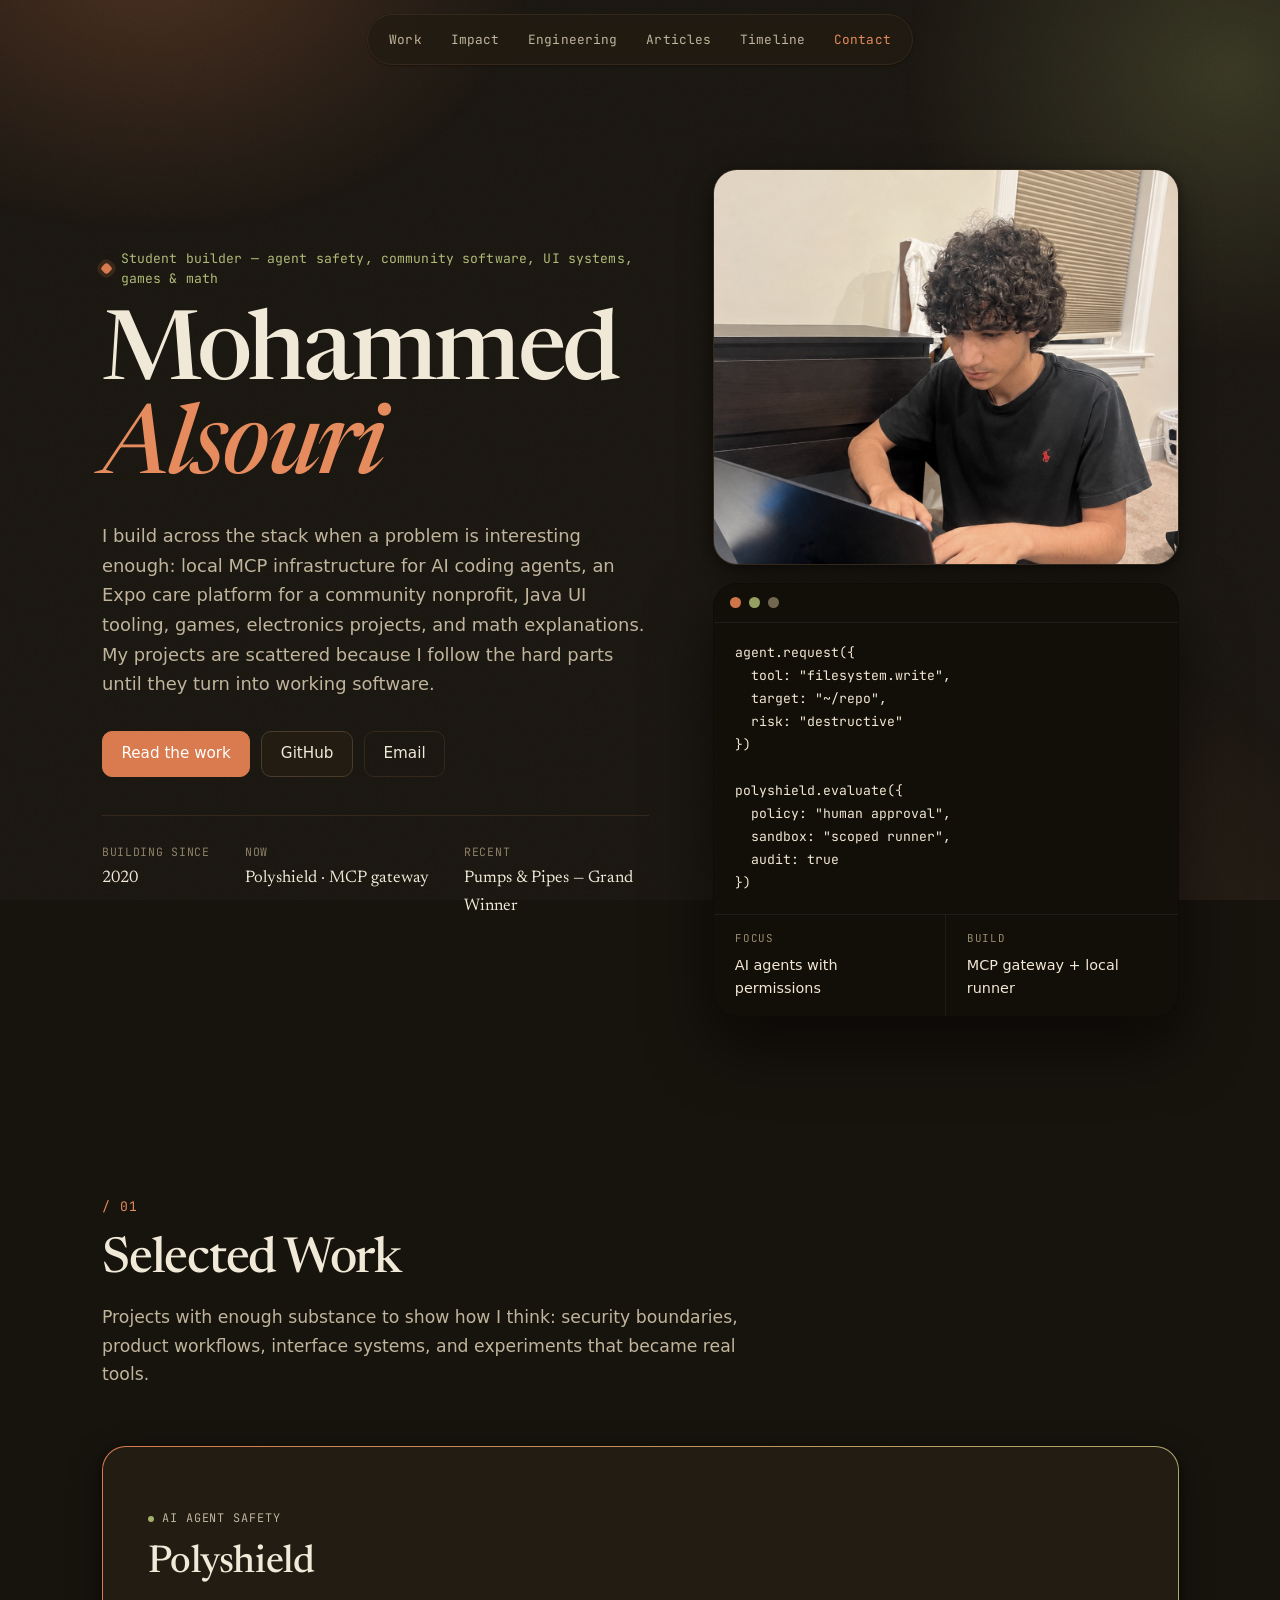
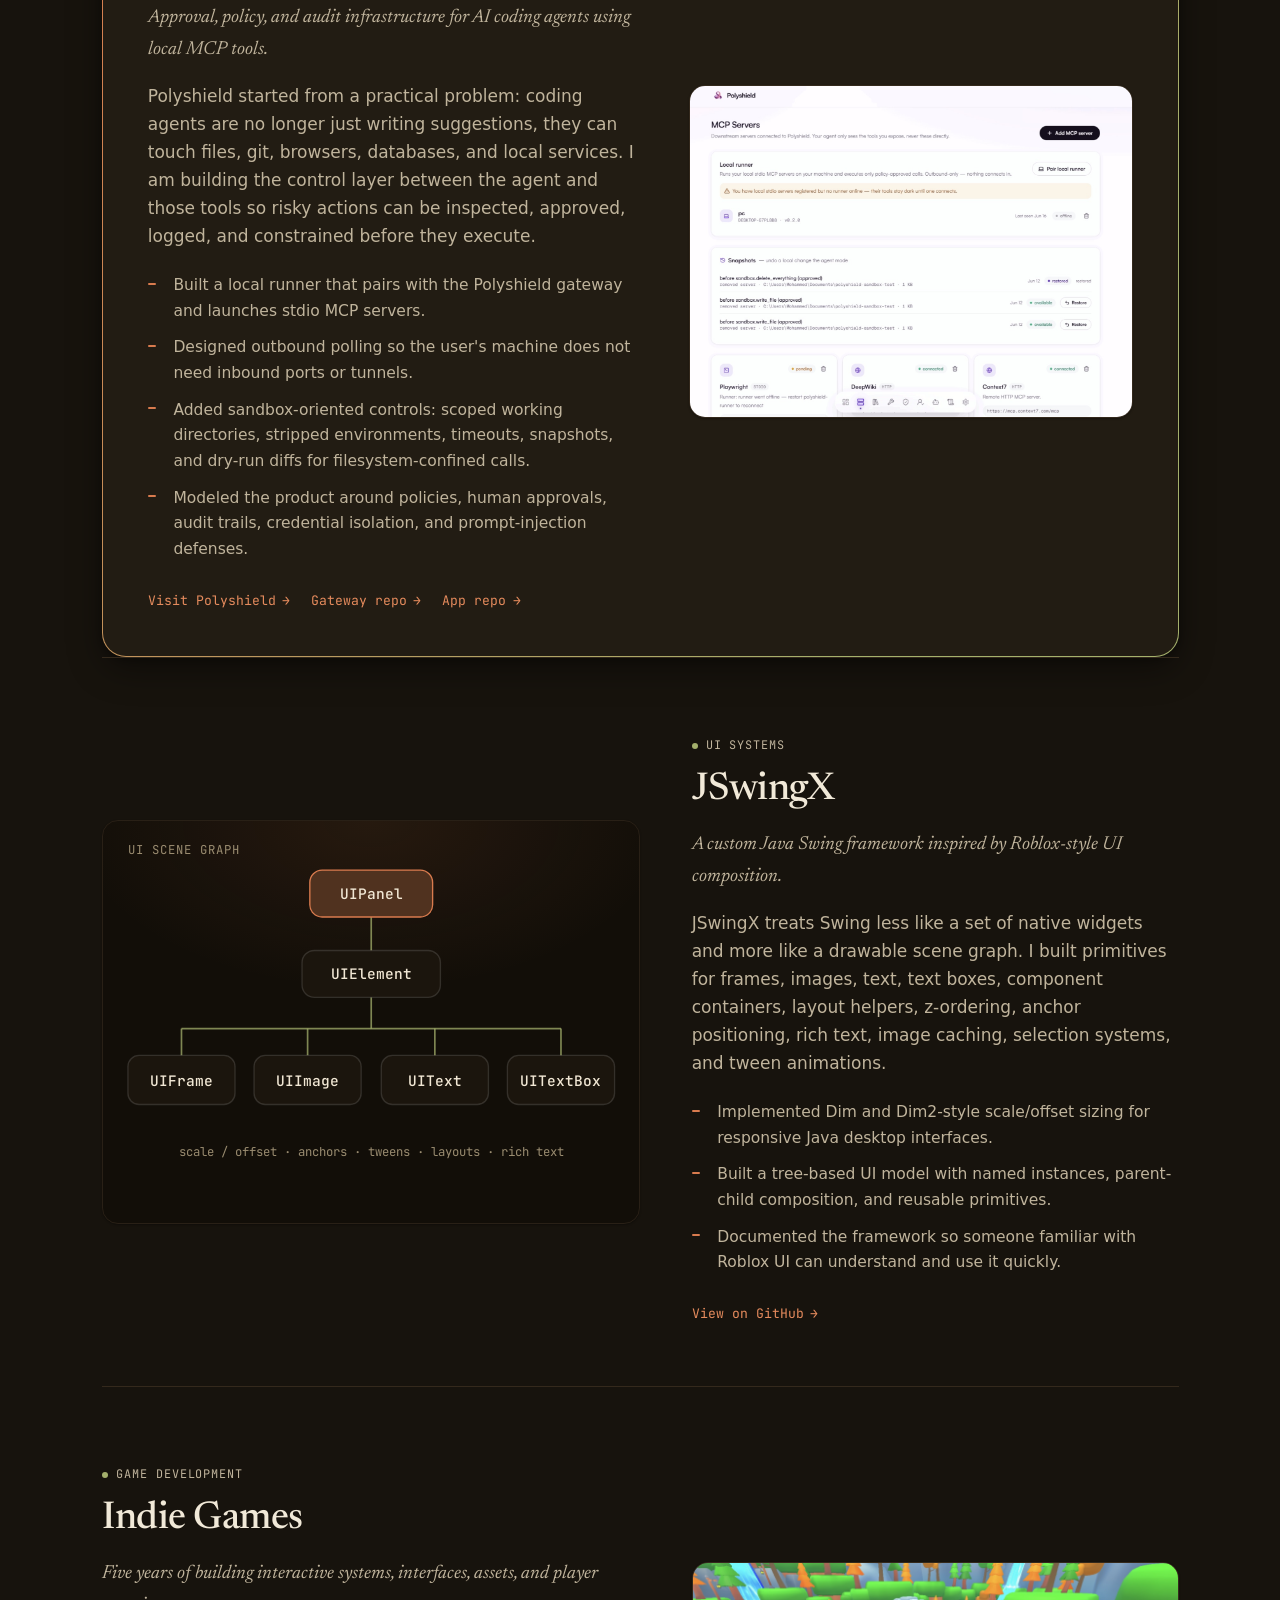
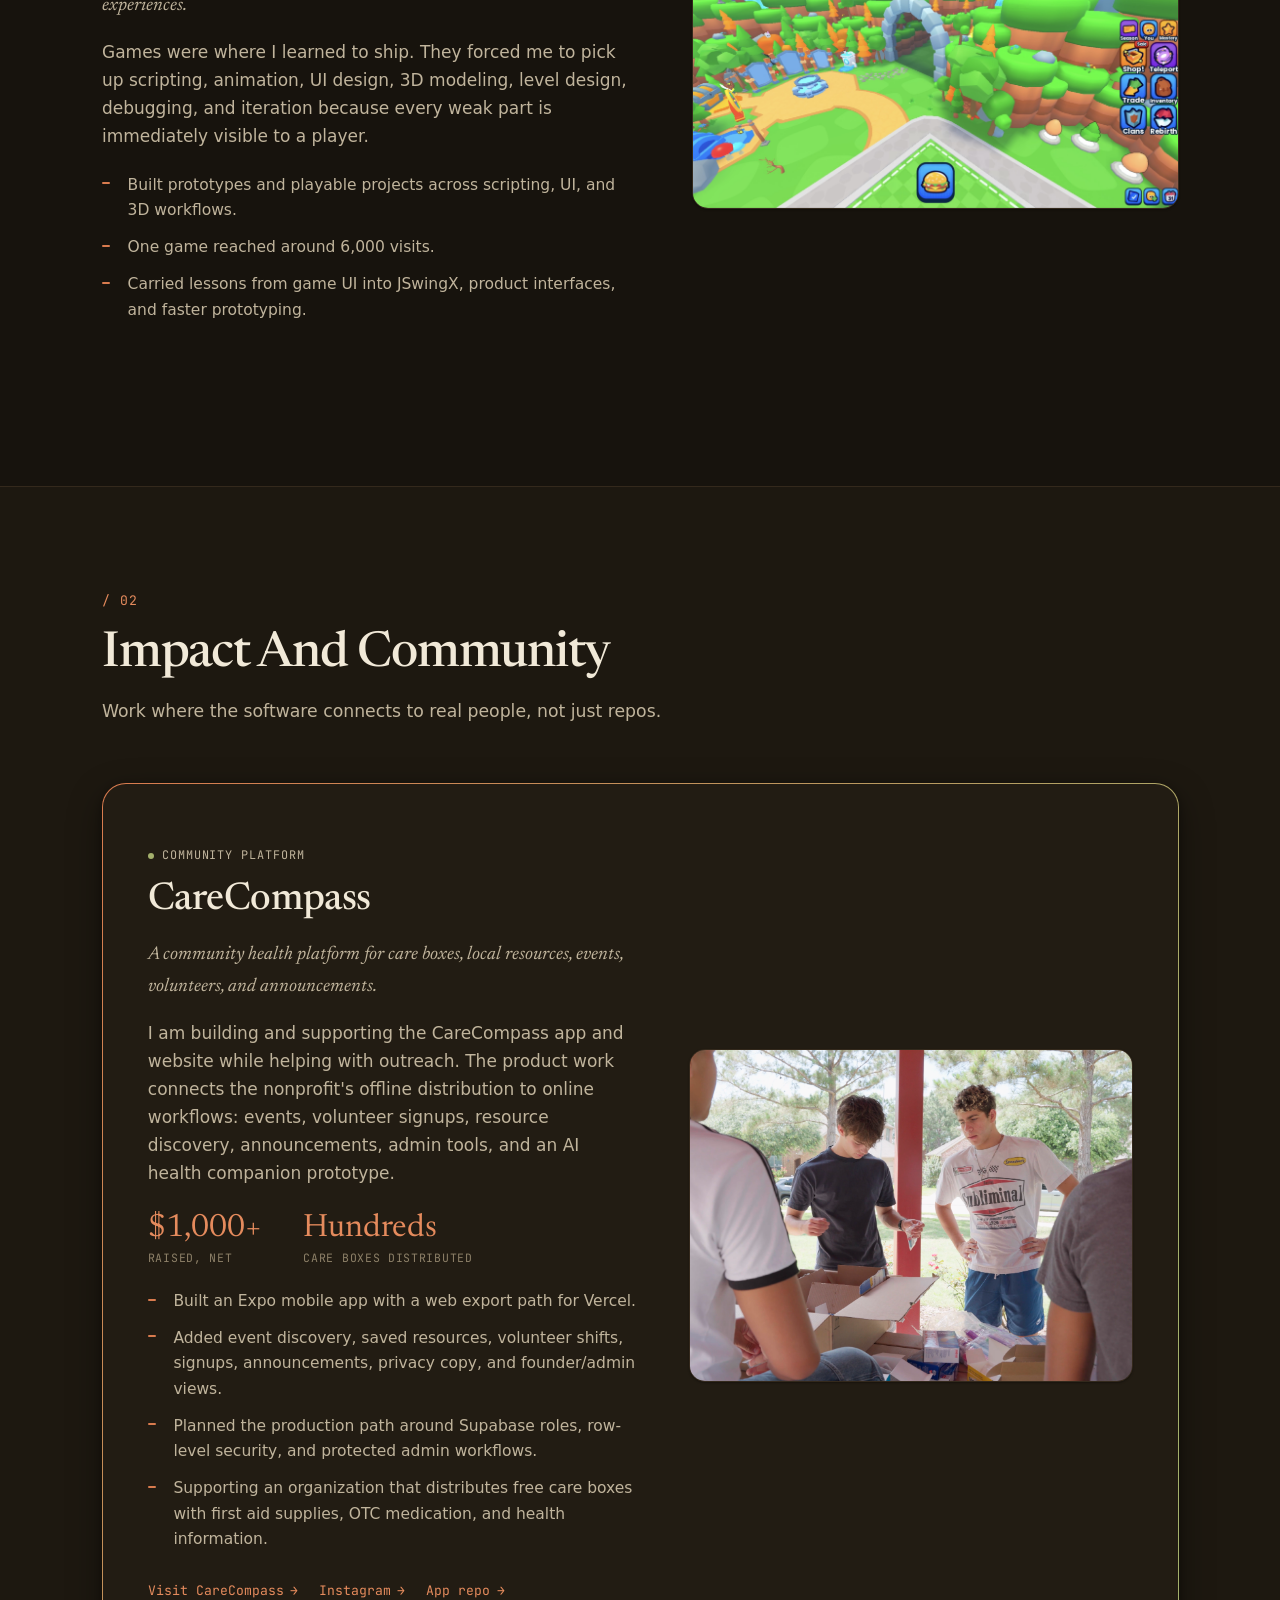
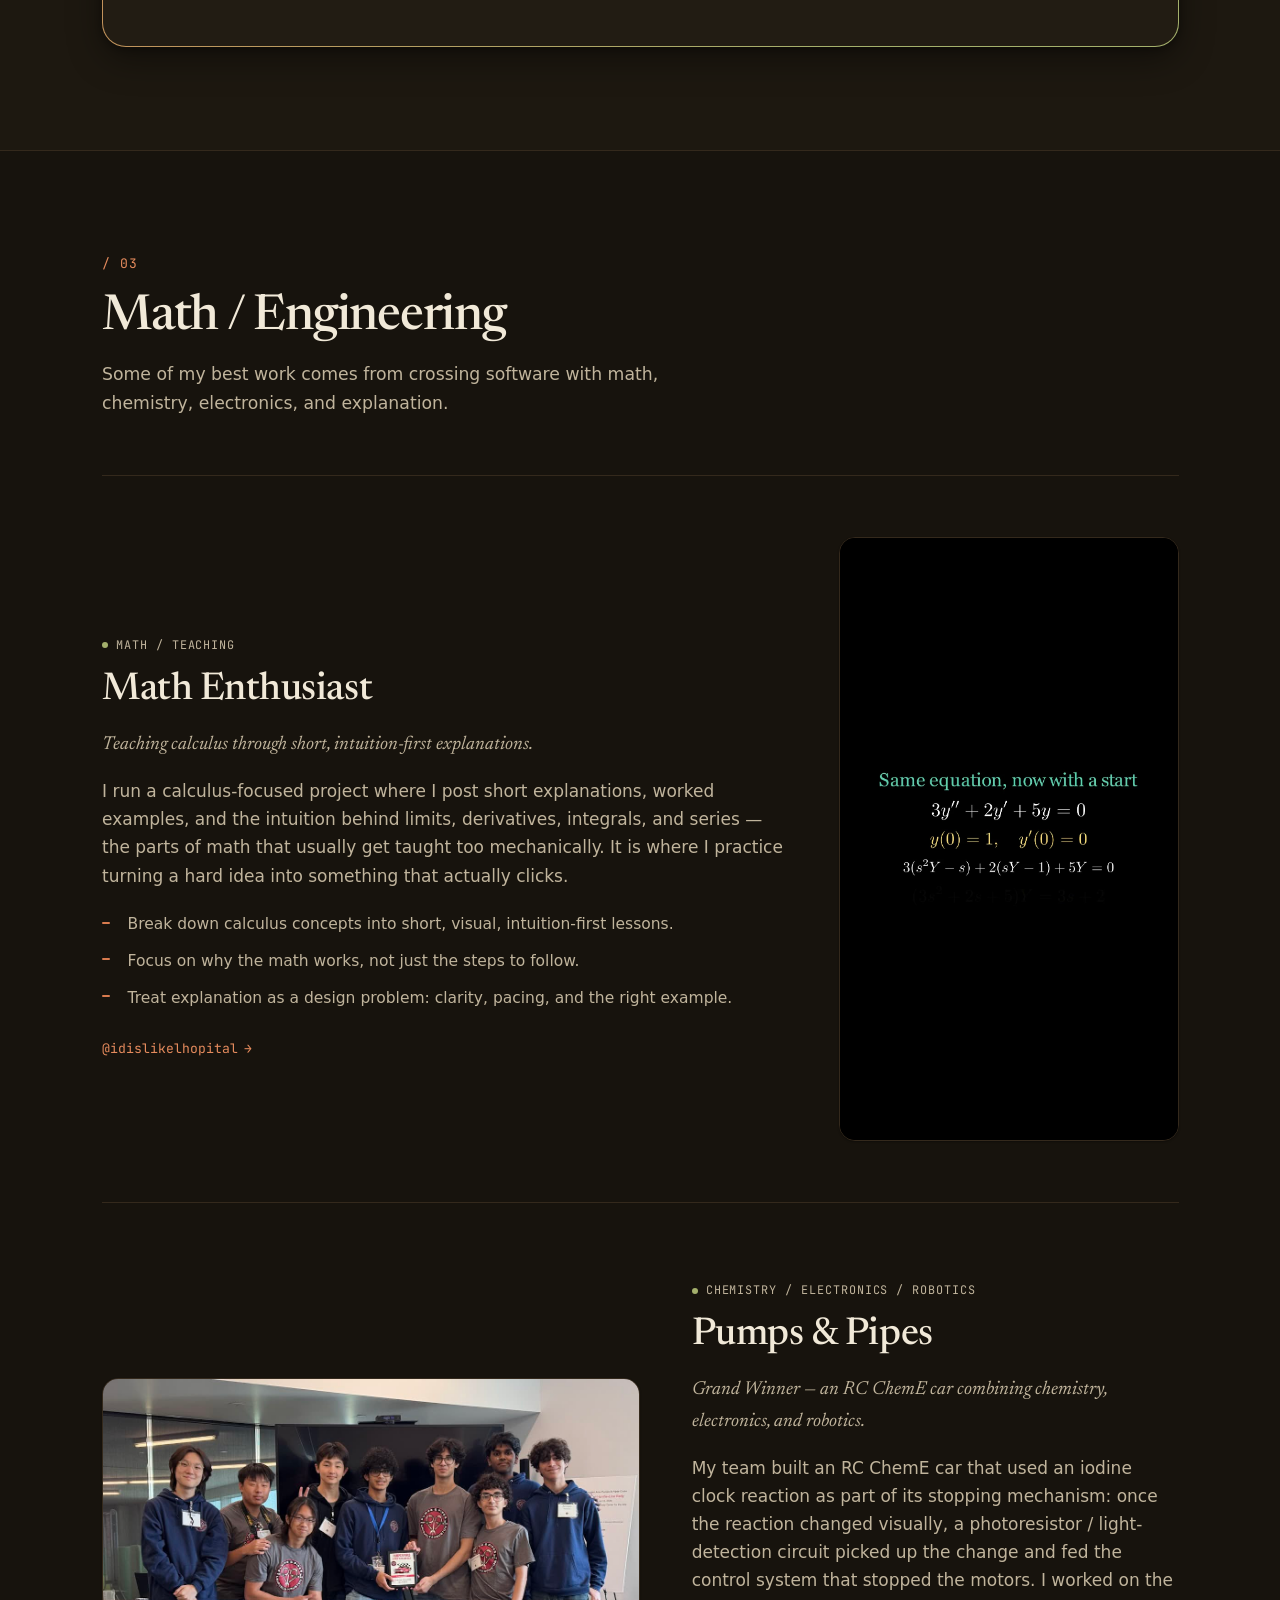
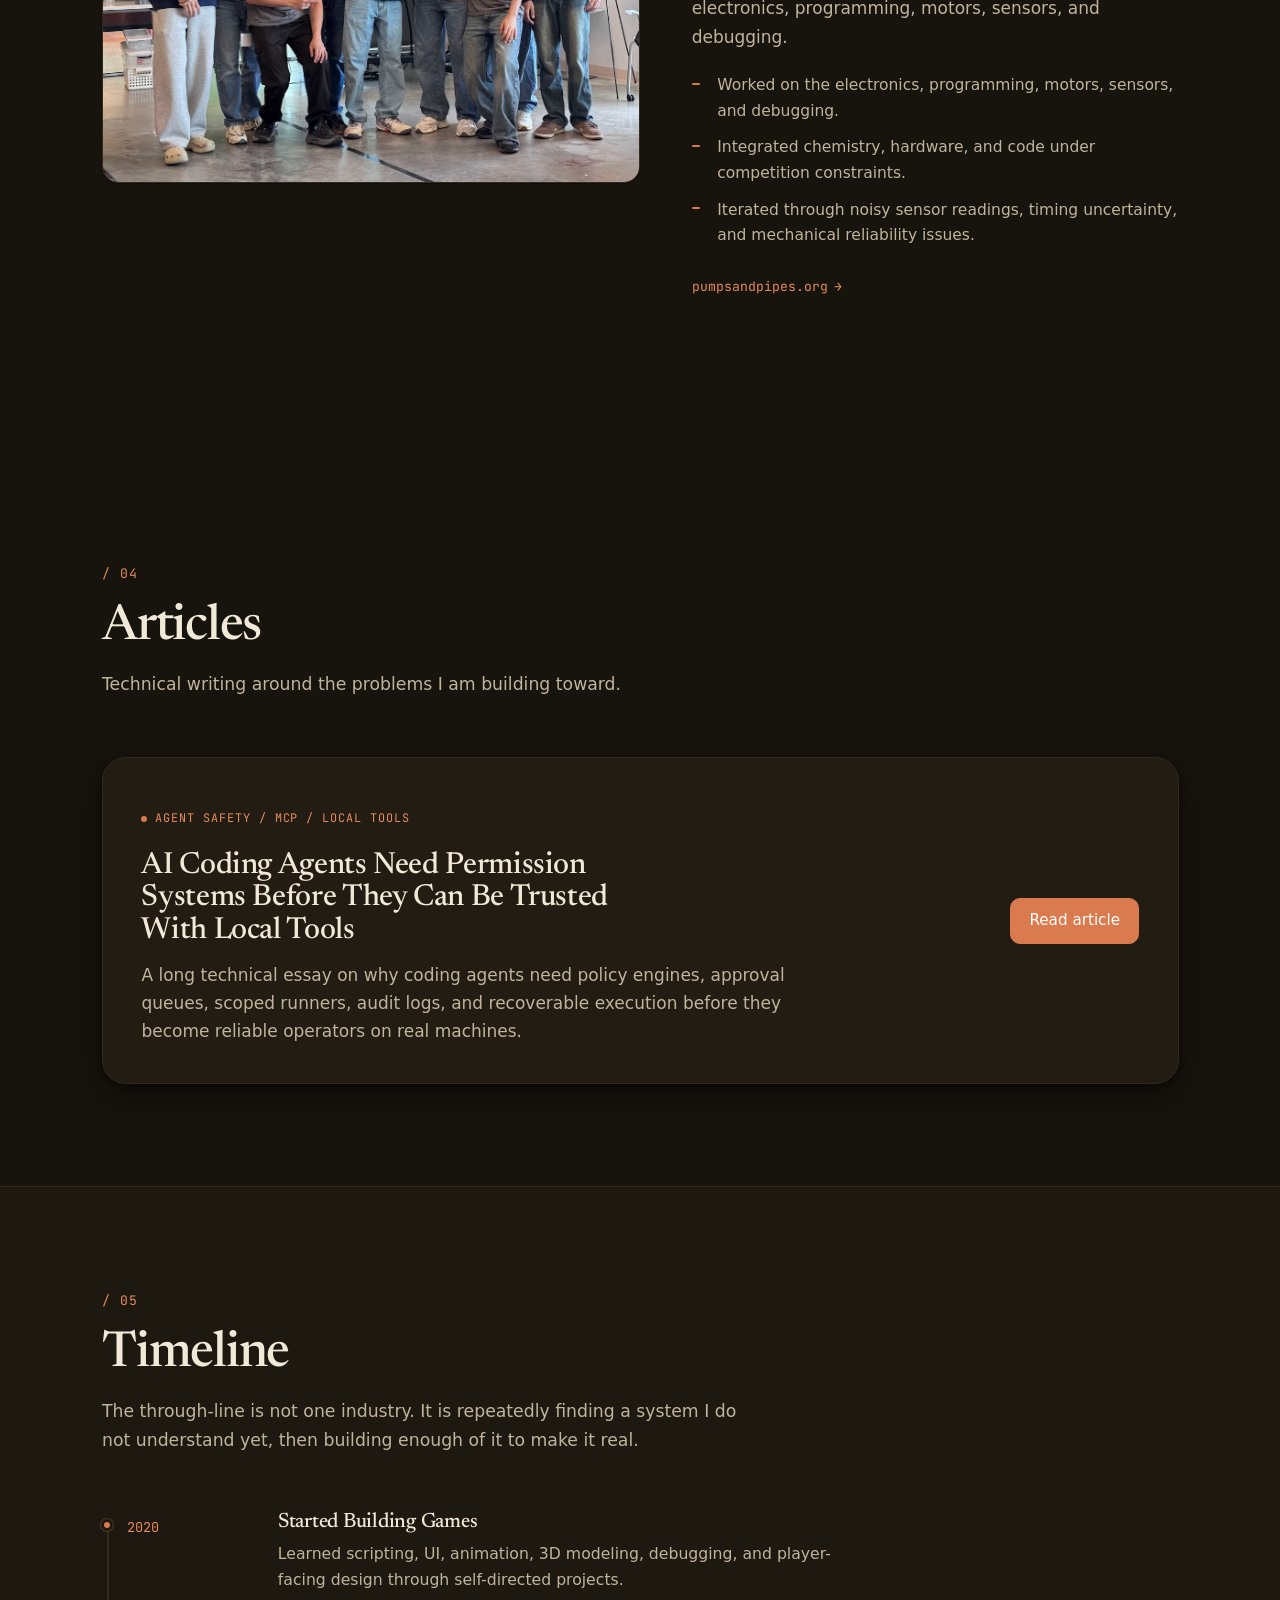
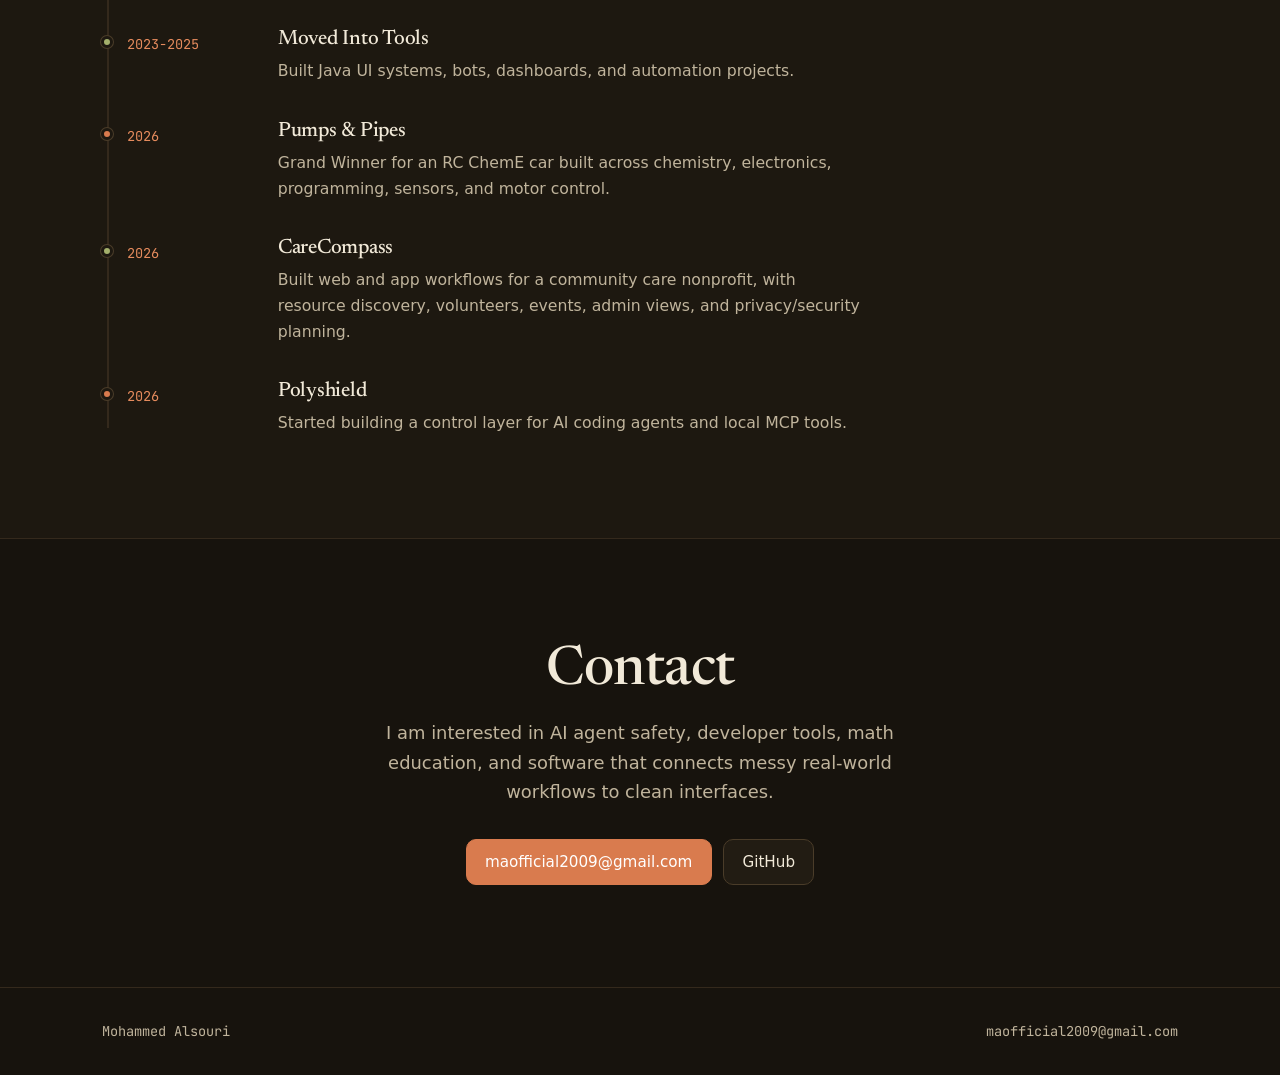
==== commit 6d10de67: "Complete" ====
--- a/index.html
+++ b/index.html
@@ -1,5 +1,5 @@
 <!DOCTYPE html>
-<html lang="en" data-theme="light">
+<html lang="en" data-theme="dark">
 <head>
   <meta charset="UTF-8" />
   <meta name="viewport" content="width=device-width, initial-scale=1.0" />
@@ -13,12 +13,12 @@
   <meta property="og:type" content="profile" />
   <!-- Add assets/og-image.png later for link previews. Recommended size: 1200 x 630. -->
 
-  <meta name="theme-color" content="#f8f7ff" />
+  <meta name="theme-color" content="#17130d" />
 
   <link rel="icon" type="image/svg+xml" href="assets/favicon.svg" />
   <link rel="preconnect" href="https://fonts.googleapis.com" />
   <link rel="preconnect" href="https://fonts.gstatic.com" crossorigin />
-  <link href="https://fonts.googleapis.com/css2?family=Geist:wght@400;450;500;600;700;800&family=Geist+Mono:wght@400;500;600;700&display=swap" rel="stylesheet" />
+  <link href="https://fonts.googleapis.com/css2?family=Hanken+Grotesque:wght@400;500;600;700&family=JetBrains+Mono:wght@400;500;600&family=Newsreader:ital,opsz,wght@0,6..72,400;0,6..72,500;0,6..72,600;1,6..72,400;1,6..72,500&display=swap" rel="stylesheet" />
   <link rel="stylesheet" href="styles.css" />
 </head>
 
@@ -26,7 +26,7 @@
   <a class="skip-link" href="#main">Skip to content</a>
 
   <header class="nav" id="top">
-    <div class="container nav__inner">
+    <div class="nav__inner">
       <nav class="nav__links" aria-label="Primary">
         <a href="#work">Work</a>
         <a href="#impact">Impact</a>
@@ -35,17 +35,9 @@
         <a href="#timeline">Timeline</a>
         <a href="#contact">Contact</a>
       </nav>
-
-      <div class="nav__actions">
-        <button class="theme-toggle" id="themeToggle" type="button" aria-label="Toggle color theme" title="Toggle theme">
-          <svg class="theme-toggle__sun" viewBox="0 0 24 24" width="18" height="18" aria-hidden="true"><circle cx="12" cy="12" r="4.2"/><g stroke-linecap="round"><line x1="12" y1="2.5" x2="12" y2="5"/><line x1="12" y1="19" x2="12" y2="21.5"/><line x1="2.5" y1="12" x2="5" y2="12"/><line x1="19" y1="12" x2="21.5" y2="12"/><line x1="5.1" y1="5.1" x2="6.9" y2="6.9"/><line x1="17.1" y1="17.1" x2="18.9" y2="18.9"/><line x1="18.9" y1="5.1" x2="17.1" y2="6.9"/><line x1="6.9" y1="17.1" x2="5.1" y2="18.9"/></g></svg>
-          <svg class="theme-toggle__moon" viewBox="0 0 24 24" width="18" height="18" aria-hidden="true"><path d="M20 14.2A8 8 0 1 1 9.8 4 6.4 6.4 0 0 0 20 14.2Z"/></svg>
-        </button>
-        <a class="nav__contact" href="mailto:maofficial2009@gmail.com">Email</a>
-        <button class="nav__menu-btn" id="menuBtn" type="button" aria-label="Open menu" aria-expanded="false" aria-controls="mobileMenu">
-          <span></span><span></span><span></span>
-        </button>
-      </div>
+      <button class="nav__menu-btn" id="menuBtn" type="button" aria-label="Open menu" aria-expanded="false" aria-controls="mobileMenu">
+        <span></span><span></span><span></span>
+      </button>
     </div>
 
     <nav class="mobile-menu" id="mobileMenu" aria-label="Mobile">
@@ -62,28 +54,32 @@
     <section class="hero">
       <div class="container hero__inner">
         <div class="hero__text reveal">
-          <p class="hero__role">Student builder working on agent safety, community software, UI systems, games, and engineering.</p>
-          <div class="hero__identity">
-            <h1>Mohammed Alsouri</h1>
-            <figure class="portrait-frame">
-              <img src="assets/portrait.jpg" alt="Portrait of Mohammed Alsouri" onerror="this.closest('figure').classList.add('is-missing')" />
-            </figure>
-          </div>
+          <p class="hero__role">Student builder — agent safety, community software, UI systems, games &amp; math</p>
+          <h1 class="hero__name">Mohammed <em>Alsouri</em></h1>
           <p class="hero__lede">
             I build across the stack when a problem is interesting enough: local MCP infrastructure for AI coding agents, an Expo care platform for a community nonprofit, Java UI tooling, games, electronics projects, and math explanations. My projects are scattered because I follow the hard parts until they turn into working software.
           </p>
           <div class="hero__actions">
             <a class="btn btn--primary" href="#work">Read the work</a>
             <a class="btn" href="https://github.com/omgbroops" target="_blank" rel="noopener">GitHub</a>
-            <a class="btn" href="mailto:maofficial2009@gmail.com">Email</a>
-          </div>
+            <a class="btn btn--ghost" href="mailto:maofficial2009@gmail.com">Email</a>
+          </div>
+          <dl class="hero__stats">
+            <div><dt>Building since</dt><dd>2020</dd></div>
+            <div><dt>Now</dt><dd>Polyshield · MCP gateway</dd></div>
+            <div><dt>Recent</dt><dd>Pumps &amp; Pipes — Grand Winner</dd></div>
+          </dl>
         </div>
 
-        <aside class="hero-panel reveal" aria-label="Current build">
-          <div class="panel-chrome">
-            <span></span><span></span><span></span>
-          </div>
-          <pre><code>agent.request({
+        <div class="hero__side reveal">
+          <!-- Portrait. Drop assets/portrait.jpg to fill it; otherwise a clean placeholder shows. -->
+          <figure class="portrait-frame">
+            <img src="assets/portrait.png" alt="Portrait of Mohammed Alsouri" onerror="this.closest('figure').classList.add('is-missing')" />
+          </figure>
+
+          <aside class="hero-panel" aria-label="Current build">
+            <div class="panel-chrome"><span></span><span></span><span></span></div>
+            <pre><code>agent.request({
   tool: "filesystem.write",
   target: "~/repo",
   risk: "destructive"
@@ -94,11 +90,12 @@
   sandbox: "scoped runner",
   audit: true
 })</code></pre>
-          <dl class="panel-proof">
-            <div><dt>Focus</dt><dd>AI agents with permissions</dd></div>
-            <div><dt>Build</dt><dd>MCP gateway + local runner</dd></div>
-          </dl>
-        </aside>
+            <dl class="panel-proof">
+              <div><dt>Focus</dt><dd>AI agents with permissions</dd></div>
+              <div><dt>Build</dt><dd>MCP gateway + local runner</dd></div>
+            </dl>
+          </aside>
+        </div>
       </div>
     </section>
 
@@ -125,7 +122,8 @@
             </ul>
             <div class="project__links">
               <a class="link-arrow" href="https://polyshield.vercel.app/" target="_blank" rel="noopener">Visit Polyshield</a>
-              <a class="link-arrow" href="https://github.com/omgbroops/Polyshield" target="_blank" rel="noopener">Runner repo</a>
+              <a class="link-arrow" href="https://github.com/aryasalem09/polyshield" target="_blank" rel="noopener">Gateway repo</a>
+              <a class="link-arrow" href="https://github.com/aryasalem09/PolyShield-App" target="_blank" rel="noopener">App repo</a>
             </div>
           </div>
           <figure class="project__media">
@@ -150,8 +148,38 @@
               <a class="link-arrow" href="https://github.com/omgbroops/JSwingX" target="_blank" rel="noopener">View on GitHub</a>
             </div>
           </div>
-          <figure class="project__media">
-            <img src="assets/jswingx-ui.png" alt="JSwingX interface screenshot" onerror="this.closest('figure').classList.add('is-missing')" />
+          <figure class="project__media project__media--diagram" aria-label="JSwingX scene-graph hierarchy: a UIPanel root holds a UIElement base that branches into UIFrame, UIImage, UIText, and UITextBox primitives, with Dim2 sizing, anchors, tweens, and layouts.">
+            <svg class="fw" viewBox="0 0 480 360" role="img">
+              <text class="fw-tl" x="22" y="30">UI SCENE GRAPH</text>
+              <g class="fw-edge">
+                <line x1="240" y1="86" x2="240" y2="116"/>
+                <line x1="240" y1="158" x2="240" y2="186"/>
+                <line x1="70" y1="186" x2="410" y2="186"/>
+                <line x1="70" y1="186" x2="70" y2="210"/>
+                <line x1="183" y1="186" x2="183" y2="210"/>
+                <line x1="297" y1="186" x2="297" y2="210"/>
+                <line x1="410" y1="186" x2="410" y2="210"/>
+              </g>
+              <g>
+                <rect class="fw-node fw-node--root" x="185" y="44" width="110" height="42" rx="11"/>
+                <text class="fw-lbl" x="240" y="70">UIPanel</text>
+              </g>
+              <g>
+                <rect class="fw-node" x="178" y="116" width="124" height="42" rx="11"/>
+                <text class="fw-lbl" x="240" y="142">UIElement</text>
+              </g>
+              <g>
+                <rect class="fw-node" x="22" y="210" width="96" height="44" rx="10"/>
+                <text class="fw-lbl" x="70" y="237">UIFrame</text>
+                <rect class="fw-node" x="135" y="210" width="96" height="44" rx="10"/>
+                <text class="fw-lbl" x="183" y="237">UIImage</text>
+                <rect class="fw-node" x="249" y="210" width="96" height="44" rx="10"/>
+                <text class="fw-lbl" x="297" y="237">UIText</text>
+                <rect class="fw-node" x="362" y="210" width="96" height="44" rx="10"/>
+                <text class="fw-lbl" x="410" y="237">UITextBox</text>
+              </g>
+              <text class="fw-tag" x="240" y="300">scale / offset · anchors · tweens · layouts · rich text</text>
+            </svg>
           </figure>
         </article>
 
@@ -191,6 +219,10 @@
             <p>
               I am building and supporting the CareCompass app and website while helping with outreach. The product work connects the nonprofit's offline distribution to online workflows: events, volunteer signups, resource discovery, announcements, admin tools, and an AI health companion prototype.
             </p>
+            <dl class="project__stats">
+              <div><dt>raised, net</dt><dd>$1,000+</dd></div>
+              <div><dt>care boxes distributed</dt><dd>Hundreds</dd></div>
+            </dl>
             <ul class="evidence-list">
               <li>Built an Expo mobile app with a web export path for Vercel.</li>
               <li>Added event discovery, saved resources, volunteer shifts, signups, announcements, privacy copy, and founder/admin views.</li>
@@ -198,7 +230,8 @@
               <li>Supporting an organization that distributes free care boxes with first aid supplies, OTC medication, and health information.</li>
             </ul>
             <div class="project__links">
-              <a class="link-arrow" href="https://carecompassonline.org/" target="_blank" rel="noopener">Visit CareCompass</a>
+              <a class="link-arrow" href="https://website-mocha-omega.vercel.app/" target="_blank" rel="noopener">Visit CareCompass</a>
+              <a class="link-arrow" href="https://instagram.com/carecompassofficial" target="_blank" rel="noopener">Instagram</a>
               <a class="link-arrow" href="https://github.com/omgbroops/carecompass" target="_blank" rel="noopener">App repo</a>
             </div>
           </div>
@@ -217,27 +250,53 @@
           <p>Some of my best work comes from crossing software with math, chemistry, electronics, and explanation.</p>
         </header>
 
-        <div class="split-grid">
-          <article class="text-card reveal">
-            <h3>I Dislike L'Hopital</h3>
-            <p>
-              I run a calculus-focused Instagram where I post short explanations, examples, and intuition for limits, derivatives, integrals, and the parts of math that usually get taught too mechanically.
-            </p>
-            <a class="link-arrow" href="https://instagram.com/idislikelhopital" target="_blank" rel="noopener">@idislikelhopital</a>
-          </article>
-
-          <article class="text-card reveal">
+        <article class="project reveal" id="math">
+          <div class="project__body">
+            <p class="project__type">Math / teaching</p>
+            <h3>Math Enthusiast</h3>
+            <p class="project__subtitle">Teaching calculus through short, intuition-first explanations.</p>
+            <p>
+              I run a calculus-focused project where I post short explanations, worked examples, and the intuition behind limits, derivatives, integrals, and series — the parts of math that usually get taught too mechanically. It is where I practice turning a hard idea into something that actually clicks.
+            </p>
+            <ul class="evidence-list">
+              <li>Break down calculus concepts into short, visual, intuition-first lessons.</li>
+              <li>Focus on why the math works, not just the steps to follow.</li>
+              <li>Treat explanation as a design problem: clarity, pacing, and the right example.</li>
+            </ul>
+            <div class="project__links">
+              <a class="link-arrow" href="https://instagram.com/idislikelhopital" target="_blank" rel="noopener">@idislikelhopital</a>
+            </div>
+          </div>
+          <figure class="project__media project__media--reel">
+            <video class="reel" autoplay loop muted playsinline preload="metadata"
+                   disablepictureinpicture poster="assets/math-enthusiast.jpg"
+                   aria-label="Calculus explainer: Laplace transform of a differential equation">
+              <source src="assets/math-enthusiast.mp4" type="video/mp4" />
+            </video>
+          </figure>
+        </article>
+
+        <article class="project reveal" id="pumps-pipes">
+          <div class="project__body">
+            <p class="project__type">Chemistry / electronics / robotics</p>
             <h3>Pumps &amp; Pipes</h3>
-            <p>
-              Grand Winner for an RC ChemE car combining chemistry, electronics, and robotics. My team built a vehicle that used an iodine clock reaction as part of its stopping mechanism: once the reaction changed visually, a photoresistor/light-detection circuit picked up the change and fed the control system that stopped the motors.
+            <p class="project__subtitle">Grand Winner — an RC ChemE car combining chemistry, electronics, and robotics.</p>
+            <p>
+              My team built an RC ChemE car that used an iodine clock reaction as part of its stopping mechanism: once the reaction changed visually, a photoresistor / light-detection circuit picked up the change and fed the control system that stopped the motors. I worked on the electronics, programming, motors, sensors, and debugging.
             </p>
             <ul class="evidence-list">
               <li>Worked on the electronics, programming, motors, sensors, and debugging.</li>
               <li>Integrated chemistry, hardware, and code under competition constraints.</li>
               <li>Iterated through noisy sensor readings, timing uncertainty, and mechanical reliability issues.</li>
             </ul>
-          </article>
-        </div>
+            <div class="project__links">
+              <a class="link-arrow" href="https://pumpsandpipes.org" target="_blank" rel="noopener">pumpsandpipes.org</a>
+            </div>
+          </div>
+          <figure class="project__media">
+            <img src="assets/pumps-pipes.jpg" alt="RC ChemE car and circuitry" onerror="this.closest('figure').classList.add('is-missing')" />
+          </figure>
+        </article>
       </div>
     </section>
 
@@ -284,7 +343,14 @@
             </div>
           </li>
           <li class="timeline__item reveal">
-            <div class="timeline__year">2025-2026</div>
+            <div class="timeline__year">2026</div>
+            <div class="timeline__content">
+              <h3>Pumps &amp; Pipes</h3>
+              <p>Grand Winner for an RC ChemE car built across chemistry, electronics, programming, sensors, and motor control.</p>
+            </div>
+          </li>
+          <li class="timeline__item reveal">
+            <div class="timeline__year">2026</div>
             <div class="timeline__content">
               <h3>CareCompass</h3>
               <p>Built web and app workflows for a community care nonprofit, with resource discovery, volunteers, events, admin views, and privacy/security planning.</p>
@@ -295,13 +361,6 @@
             <div class="timeline__content">
               <h3>Polyshield</h3>
               <p>Started building a control layer for AI coding agents and local MCP tools.</p>
-            </div>
-          </li>
-          <li class="timeline__item reveal">
-            <div class="timeline__year">2026</div>
-            <div class="timeline__content">
-              <h3>Pumps &amp; Pipes</h3>
-              <p>Grand Winner for an RC ChemE car built across chemistry, electronics, programming, sensors, and motor control.</p>
             </div>
           </li>
         </ol>
--- a/styles.css
+++ b/styles.css
@@ -1,58 +1,97 @@
-/* Mohammed Alsouri personal site */
+/* =============================================================
+   Mohammed Alsouri — personal site
+   "Warm studio": oat-paper + espresso + terracotta splashes + matcha.
+   Editorial serif (Newsreader) · Hanken Grotesque · JetBrains Mono.
+   Variable NAMES are kept stable so the article SVG diagrams recolor
+   with the theme. Change a value once here to retheme everything.
+   ============================================================= */
 
 :root {
-  --bg: #f8f7ff;
-  --bg-subtle: #f1effc;
-  --surface: #ffffff;
-  --surface-2: #f4f1ff;
-  --text: #15131c;
-  --text-muted: #625d72;
-  --text-faint: #91899f;
-  --border: #e0dced;
-  --border-strong: #c7bfdc;
-  --accent: #8b3dff;
-  --accent-deep: #6f2de1;
-  --accent-soft: #efe6ff;
-  --accent-text: #7431df;
-  --code-bg: #17111f;
-  --code-text: #f6f1ff;
-  --shadow-sm: 0 1px 2px rgba(34, 20, 64, 0.06);
-  --shadow: 0 16px 40px rgba(89, 54, 150, 0.16);
-  --r-sm: 8px;
-  --r: 14px;
-  --maxw: 1180px;
-  --gutter: clamp(1rem, 4vw, 2.2rem);
-  --section-y: clamp(3.5rem, 7vw, 6rem);
-  --font-sans: "Geist", ui-sans-serif, system-ui, sans-serif;
-  --font-mono: "Geist Mono", ui-monospace, SFMono-Regular, Menlo, Consolas, monospace;
-  --ease: cubic-bezier(0.2, 0, 0, 1);
+  /* Surfaces — warm oat paper */
+  --bg:            #f1e8d7;
+  --bg-subtle:     #ebe0cb;   /* .section--alt band */
+  --surface:       #f8f2e6;   /* cards (also article diagram bg) */
+  --surface-2:     #efe4d0;   /* insets / placeholders */
+
+  /* Ink — espresso */
+  --text:          #221d15;
+  --text-muted:    #5d5343;
+  --text-faint:    #8c8170;
+
+  /* Lines */
+  --border:        #ddd0b6;
+  --border-strong: #cbbb98;
+
+  /* Terracotta — the orange splash (primary / actions) */
+  --accent:        #c15f35;
+  --accent-deep:   #a44a25;
+  --accent-soft:   #f1ddca;
+  --accent-text:   #a8492a;   /* readable on cream */
+
+  /* Matcha — quiet second accent (labels / tags) */
+  --matcha:        #7c8a4c;
+  --matcha-deep:   #65743b;
+  --matcha-soft:   #e4e6cd;
+  --matcha-text:   #5e6c37;
+
+  /* Code panel — dark roast */
+  --code-bg:       #251f15;
+  --code-2:        #2f281b;
+  --code-text:     #efe4d1;
+  --code-faint:    #b4a487;
+
+  /* Shadows — warm, soft */
+  --shadow-sm: 0 1px 2px rgba(60, 42, 20, 0.06);
+  --shadow:    0 2px 8px rgba(60, 42, 20, 0.06), 0 10px 30px rgba(70, 48, 22, 0.08);
+  --shadow-lg: 0 24px 60px rgba(64, 42, 18, 0.16);
+
+  --r-sm: 10px;
+  --r:    16px;
+  --r-lg: 24px;
+
+  --maxw: 1160px;
+  --gutter: clamp(1.15rem, 4vw, 2.6rem);
+  --section-y: clamp(4rem, 8vw, 7rem);
+
+  --font-serif: "Newsreader", Georgia, "Times New Roman", serif;
+  --font-sans: "Hanken Grotesque", ui-sans-serif, system-ui, -apple-system, "Segoe UI", Roboto, sans-serif;
+  --font-mono: "JetBrains Mono", ui-monospace, SFMono-Regular, Menlo, Consolas, monospace;
+  --ease: cubic-bezier(0.22, 1, 0.36, 1);
 }
 
 [data-theme="dark"] {
-  --bg: #0d0914;
-  --bg-subtle: #120d1d;
-  --surface: #161020;
-  --surface-2: #1d1429;
-  --text: #fbf8ff;
-  --text-muted: #c8bdd8;
-  --text-faint: #857695;
-  --border: #2c203c;
-  --border-strong: #4a3864;
-  --accent: #a855f7;
-  --accent-deep: #c084fc;
-  --accent-soft: #2b1744;
-  --accent-text: #c084fc;
-  --code-bg: #100b18;
-  --code-text: #f7edff;
-  --shadow-sm: 0 1px 2px rgba(0, 0, 0, 0.28);
-  --shadow: 0 20px 50px rgba(0, 0, 0, 0.38);
-}
-
+  --bg:            #17130d;
+  --bg-subtle:     #1d1810;
+  --surface:       #221c13;
+  --surface-2:     #2a2218;
+  --text:          #f1e9d8;
+  --text-muted:    #c0b49c;
+  --text-faint:    #8d8068;
+  --border:        #34291c;
+  --border-strong: #4a3c29;
+  --accent:        #d97b4e;
+  --accent-deep:   #e89163;
+  --accent-soft:   #3a2618;
+  --accent-text:   #e58b5d;
+  --matcha:        #a4b06c;
+  --matcha-deep:   #b6c182;
+  --matcha-soft:   #28291a;
+  --matcha-text:   #aeba78;
+  --code-bg:       #120e08;
+  --code-2:        #1b150d;
+  --code-text:     #f1e7d4;
+  --code-faint:    #9a8c70;
+  --shadow-sm: 0 1px 2px rgba(0, 0, 0, 0.3);
+  --shadow:    0 2px 10px rgba(0, 0, 0, 0.34), 0 12px 34px rgba(0, 0, 0, 0.4);
+  --shadow-lg: 0 28px 64px rgba(0, 0, 0, 0.55);
+}
+
+/* ---------- Base ---------- */
 *, *::before, *::after { box-sizing: border-box; }
 
 html {
   scroll-behavior: smooth;
-  scroll-padding-top: 88px;
+  scroll-padding-top: 92px;
   -webkit-text-size-adjust: 100%;
 }
 
@@ -62,12 +101,15 @@
   background: var(--bg);
   color: var(--text);
   font-family: var(--font-sans);
-  font-size: 16px;
-  line-height: 1.62;
+  font-size: 1.0625rem;
+  line-height: 1.65;
+  font-weight: 400;
   -webkit-font-smoothing: antialiased;
   text-rendering: optimizeLegibility;
-}
-
+  transition: background-color 0.4s var(--ease), color 0.4s var(--ease);
+}
+
+/* Soft warm glows — terracotta + matcha "splashes" */
 body::before {
   content: "";
   position: fixed;
@@ -75,49 +117,39 @@
   z-index: -2;
   pointer-events: none;
   background:
-    radial-gradient(circle at 18% 28%, color-mix(in srgb, var(--accent) 22%, transparent), transparent 28rem),
-    radial-gradient(circle at 78% 14%, color-mix(in srgb, #c084fc 16%, transparent), transparent 22rem),
-    linear-gradient(var(--bg), var(--bg));
-}
-
+    radial-gradient(40rem 30rem at 12% -6%, color-mix(in srgb, var(--accent) 26%, transparent), transparent 60%),
+    radial-gradient(34rem 30rem at 96% 8%, color-mix(in srgb, var(--matcha) 22%, transparent), transparent 60%),
+    radial-gradient(40rem 40rem at 80% 108%, color-mix(in srgb, var(--accent) 14%, transparent), transparent 55%);
+}
+
+/* Fine paper grain */
 body::after {
   content: "";
   position: fixed;
   inset: 0;
   z-index: -1;
   pointer-events: none;
-  background-image: radial-gradient(color-mix(in srgb, var(--accent) 42%, transparent) 1px, transparent 1px);
-  background-size: 22px 22px;
-  mask-image: linear-gradient(to bottom, rgba(0, 0, 0, 0.58), transparent 46rem);
-}
-
-h1, h2, h3 {
+  opacity: 0.04;
+  mix-blend-mode: multiply;
+  background-image: url("data:image/svg+xml,%3Csvg xmlns='http://www.w3.org/2000/svg' width='160' height='160'%3E%3Cfilter id='n'%3E%3CfeTurbulence type='fractalNoise' baseFrequency='0.85' numOctaves='2' stitchTiles='stitch'/%3E%3C/filter%3E%3Crect width='100%25' height='100%25' filter='url(%23n)'/%3E%3C/svg%3E");
+}
+[data-theme="dark"] body::after { mix-blend-mode: screen; opacity: 0.05; }
+
+h1, h2, h3, h4 {
   margin: 0;
+  font-family: var(--font-serif);
+  font-weight: 500;
+  line-height: 1.08;
+  letter-spacing: -0.012em;
   color: var(--text);
-  line-height: 0.98;
-  letter-spacing: -0.03em;
-}
-
-h1 {
-  max-width: 9.5ch;
-  font-size: clamp(4rem, 12vw, 9.4rem);
-  font-weight: 650;
-}
-
-h2 {
-  font-size: clamp(2rem, 4.5vw, 3.5rem);
-  font-weight: 640;
-}
-
-h3 {
-  font-size: clamp(1.25rem, 2vw, 1.7rem);
-  font-weight: 640;
-}
+}
+h1 em, h2 em, h3 em { font-style: italic; color: var(--accent-text); }
 
 p { margin: 0; }
-a { color: var(--accent-text); text-underline-offset: 0.2em; }
+a { color: var(--accent-text); text-decoration: none; text-underline-offset: 0.18em; }
 img { display: block; max-width: 100%; }
 ul, ol { margin: 0; padding: 0; }
+code { font-family: var(--font-mono); }
 
 .container {
   width: 100%;
@@ -128,839 +160,579 @@
 
 .skip-link {
   position: absolute;
-  left: -999px;
-  top: 0;
+  left: -999px; top: 0;
   z-index: 300;
-  padding: 0.55rem 0.8rem;
+  padding: 0.6rem 0.9rem;
   background: var(--accent);
   color: #fff;
-}
-
+  border-radius: 0 0 var(--r-sm) 0;
+}
 .skip-link:focus { left: 0; }
 
-:focus-visible {
-  outline: 2px solid var(--accent);
-  outline-offset: 3px;
-}
-
+:focus-visible { outline: 2px solid var(--accent); outline-offset: 3px; border-radius: 4px; }
+
+/* ---------- Buttons ---------- */
 .btn {
   display: inline-flex;
   align-items: center;
   justify-content: center;
-  min-height: 42px;
-  padding: 0.58rem 0.95rem;
+  gap: 0.5rem;
+  min-height: 44px;
+  padding: 0.6rem 1.15rem;
   border: 1px solid var(--border-strong);
   border-radius: var(--r-sm);
-  background: color-mix(in srgb, var(--surface) 88%, transparent);
+  background: var(--surface);
   color: var(--text);
   font: inherit;
   font-size: 0.95rem;
-  font-weight: 560;
-  text-decoration: none;
+  font-weight: 500;
   cursor: pointer;
-  transition: background-color 0.16s var(--ease), border-color 0.16s var(--ease), color 0.16s var(--ease);
-}
-
-.btn:hover {
-  border-color: var(--accent);
-  background: var(--accent-soft);
-}
-
-.btn--primary {
-  border-color: var(--accent);
-  background: var(--accent);
-  color: #fff;
-}
-
-.btn--primary:hover {
-  border-color: var(--accent-deep);
-  background: var(--accent-deep);
-  color: #fff;
-}
-
+  transition: transform 0.15s var(--ease), background-color 0.2s var(--ease),
+              border-color 0.2s var(--ease), color 0.2s var(--ease), box-shadow 0.2s var(--ease);
+}
+.btn:hover { transform: translateY(-1px); border-color: var(--accent); box-shadow: var(--shadow-sm); }
+.btn:active { transform: translateY(0); }
+.btn--primary { background: var(--accent); border-color: var(--accent); color: #fff; }
+.btn--primary:hover { background: var(--accent-deep); border-color: var(--accent-deep); color: #fff; }
+.btn--ghost { background: transparent; border-color: var(--border); }
+
+/* ---------- Nav (floating, centered pill) ---------- */
 .nav {
   position: sticky;
   top: 0;
   z-index: 100;
-  border-bottom: 1px solid color-mix(in srgb, var(--border) 82%, transparent);
-  background: color-mix(in srgb, var(--bg) 82%, transparent);
-  backdrop-filter: blur(18px);
-}
-
+  display: flex;
+  justify-content: center;
+  padding: 0.85rem var(--gutter);
+  pointer-events: none;          /* only the pill itself is interactive */
+}
 .nav__inner {
+  pointer-events: auto;
   display: flex;
   align-items: center;
-  justify-content: space-between;
-  min-height: 68px;
-  gap: 1rem;
-}
-
-.nav__links {
-  display: flex;
-  align-items: center;
-  gap: 0.25rem;
-}
-
-.nav__links a,
-.mobile-menu a,
-.nav__contact {
+  gap: 0.15rem;
+  padding: 0.4rem 0.5rem;
+  border: 1px solid var(--border);
+  border-radius: 999px;
+  background: color-mix(in srgb, var(--surface) 76%, transparent);
+  backdrop-filter: saturate(160%) blur(16px);
+  box-shadow: var(--shadow-sm);
+  transition: box-shadow 0.3s var(--ease), border-color 0.3s var(--ease);
+}
+.nav.is-scrolled .nav__inner { box-shadow: var(--shadow); border-color: var(--border-strong); }
+
+.nav__links { display: flex; align-items: center; gap: 0.1rem; }
+.nav__links a {
   color: var(--text-muted);
   font-family: var(--font-mono);
-  font-size: 0.83rem;
-  font-weight: 520;
-  text-decoration: none;
-}
-
-.nav__links a {
-  padding: 0.48rem 0.66rem;
-  border-radius: var(--r-sm);
-}
-
-.nav__links a:hover,
-.nav__links a.is-active {
-  color: var(--text);
-  background: color-mix(in srgb, var(--surface) 70%, transparent);
-}
-
-.nav__actions {
-  display: flex;
-  align-items: center;
-  gap: 0.55rem;
-}
-
-.nav__contact {
-  padding: 0.5rem 0.78rem;
-  border: 1px solid var(--border);
-  border-radius: var(--r-sm);
-  color: var(--text);
-  background: color-mix(in srgb, var(--surface) 64%, transparent);
-}
-
-.theme-toggle,
+  font-size: 0.8rem;
+  letter-spacing: 0.01em;
+  padding: 0.5rem 0.85rem;
+  border-radius: 999px;
+  transition: color 0.2s var(--ease), background-color 0.2s var(--ease);
+}
+.nav__links a:hover { color: var(--text); background: color-mix(in srgb, var(--text) 9%, transparent); }
+.nav__links a.is-active { color: var(--accent-text); }
+
 .nav__menu-btn {
-  display: grid;
-  place-items: center;
-  width: 38px;
-  height: 38px;
-  border: 1px solid var(--border);
-  border-radius: var(--r-sm);
-  background: color-mix(in srgb, var(--surface) 64%, transparent);
+  display: none;
+  align-items: center;
+  justify-content: center;
+  flex-direction: column;
+  gap: 4px;
+  width: 42px; height: 42px;
+  border: 0;
+  border-radius: 999px;
+  background: transparent;
   color: var(--text-muted);
   cursor: pointer;
 }
-
-.theme-toggle:hover,
-.nav__menu-btn:hover {
+.nav__menu-btn span {
+  display: block;
+  width: 17px; height: 1.8px;
+  border-radius: 2px;
+  background: currentColor;
+  transition: transform 0.25s var(--ease), opacity 0.2s var(--ease);
+}
+.nav__menu-btn[aria-expanded="true"] span:nth-child(1) { transform: translateY(5.8px) rotate(45deg); }
+.nav__menu-btn[aria-expanded="true"] span:nth-child(2) { opacity: 0; }
+.nav__menu-btn[aria-expanded="true"] span:nth-child(3) { transform: translateY(-5.8px) rotate(-45deg); }
+
+.mobile-menu {
+  pointer-events: auto;
+  display: none;
+  position: absolute;
+  top: calc(100% + 0.5rem);
+  left: 50%;
+  transform: translateX(-50%);
+  flex-direction: column;
+  width: min(90vw, 320px);
+  padding: 0.4rem 0.95rem;
+  border: 1px solid var(--border);
+  border-radius: var(--r);
+  background: color-mix(in srgb, var(--surface) 94%, transparent);
+  backdrop-filter: saturate(160%) blur(16px);
+  box-shadow: var(--shadow-lg);
+}
+.mobile-menu.is-open { display: flex; }
+.mobile-menu a {
   color: var(--text);
-  border-color: var(--border-strong);
-}
-
-.theme-toggle svg {
-  fill: none;
-  stroke: currentColor;
-  stroke-width: 1.7;
-}
-
-.theme-toggle__moon { display: none; }
-[data-theme="dark"] .theme-toggle__sun { display: none; }
-[data-theme="dark"] .theme-toggle__moon { display: block; }
-
-.nav__menu-btn {
-  display: none;
-  flex-direction: column;
-  justify-content: center;
-  gap: 4px;
-}
-
-.nav__menu-btn span {
-  width: 16px;
-  height: 1.5px;
-  background: currentColor;
-}
-
-.nav__menu-btn[aria-expanded="true"] span:nth-child(1) { transform: translateY(5.5px) rotate(45deg); }
-.nav__menu-btn[aria-expanded="true"] span:nth-child(2) { opacity: 0; }
-.nav__menu-btn[aria-expanded="true"] span:nth-child(3) { transform: translateY(-5.5px) rotate(-45deg); }
-
-.mobile-menu {
-  display: none;
-  flex-direction: column;
-  padding: 0.4rem var(--gutter) 0.85rem;
-  border-top: 1px solid var(--border);
-  background: var(--bg);
-}
-
-.mobile-menu.is-open { display: flex; }
-
-.mobile-menu a {
-  padding: 0.72rem 0;
+  font-family: var(--font-mono);
+  font-size: 0.92rem;
+  padding: 0.78rem 0.2rem;
   border-bottom: 1px solid var(--border);
 }
-
 .mobile-menu a:last-child { border-bottom: 0; }
 
-.hero {
-  padding-block: clamp(4rem, 8vw, 7.4rem) clamp(3.4rem, 6vw, 5rem);
-  border-bottom: 1px solid var(--border);
-}
-
+/* ---------- Hero ---------- */
+.hero { padding-block: clamp(3.5rem, 7vw, 6rem) clamp(3rem, 6vw, 5rem); }
 .hero__inner {
   display: grid;
-  grid-template-columns: minmax(0, 1.05fr) minmax(340px, 0.95fr);
-  gap: clamp(2rem, 5vw, 4.5rem);
+  grid-template-columns: minmax(0, 1.08fr) minmax(320px, 0.92fr);
+  gap: clamp(2rem, 5vw, 4rem);
   align-items: center;
 }
 
 .hero__role {
-  max-width: 760px;
-  margin-bottom: 1.05rem;
-  color: var(--accent-text);
-  font-family: var(--font-mono);
-  font-size: clamp(0.9rem, 2vw, 1rem);
-}
-
-.hero__identity {
+  display: inline-flex;
+  align-items: center;
+  gap: 0.6rem;
+  margin-bottom: 1.3rem;
+  font-family: var(--font-mono);
+  font-size: 0.82rem;
+  line-height: 1.5;
+  color: var(--matcha-text);
+  letter-spacing: 0.01em;
+}
+.hero__role::before {
+  content: "";
+  flex: none;
+  width: 9px; height: 9px;
+  border-radius: 3px;
+  background: var(--accent);
+  transform: rotate(45deg);
+  box-shadow: 0 0 0 4px color-mix(in srgb, var(--accent) 16%, transparent);
+}
+
+.hero__name {
+  font-size: clamp(3rem, 8.5vw, 6rem);
+  line-height: 0.98;
+  letter-spacing: -0.035em;
+  font-weight: 500;
+}
+.hero__lede {
+  margin-top: 1.5rem;
+  max-width: 50ch;
+  color: var(--text-muted);
+  font-size: 1.12rem;
+}
+.hero__actions { margin-top: 2rem; display: flex; flex-wrap: wrap; gap: 0.7rem; }
+
+.hero__stats {
+  margin-top: 2.4rem;
+  padding-top: 1.6rem;
+  border-top: 1px solid var(--border);
   display: grid;
-  grid-template-columns: minmax(0, max-content) 132px;
-  gap: clamp(1rem, 3vw, 1.6rem);
-  align-items: end;
-}
-
+  grid-template-columns: repeat(3, auto);
+  gap: 1.6rem 2.2rem;
+}
+.hero__stats div { display: flex; flex-direction: column; gap: 0.25rem; }
+.hero__stats dt { font-family: var(--font-mono); font-size: 0.72rem; letter-spacing: 0.06em; text-transform: uppercase; color: var(--text-faint); }
+.hero__stats dd { margin: 0; font-family: var(--font-serif); font-size: 1.05rem; color: var(--text); }
+
+.hero__side { display: grid; gap: 1.1rem; }
+
+/* Portrait */
 .portrait-frame {
-  position: relative;
-  width: 132px;
-  aspect-ratio: 1;
-  margin: 0 0 0.35rem;
+  margin: 0;
+  aspect-ratio: 4 / 3.4;
+  border-radius: var(--r-lg);
   overflow: hidden;
-  border: 1px solid var(--border-strong);
-  border-radius: 22px;
+  border: 1px solid var(--border);
   background: var(--surface-2);
   box-shadow: var(--shadow);
 }
-
-.portrait-frame img {
-  width: 100%;
-  height: 100%;
-  object-fit: cover;
-}
-
-.portrait-frame.is-missing img { display: none; }
-
-.portrait-frame.is-missing::before {
-  content: "portrait";
-  position: absolute;
-  inset: 0;
-  display: grid;
-  place-items: center;
-  color: var(--text-faint);
-  font-family: var(--font-mono);
-  font-size: 0.78rem;
-  background:
-    linear-gradient(135deg, transparent 24%, color-mix(in srgb, var(--border) 70%, transparent) 25%, transparent 26%) 0 0 / 14px 14px,
-    var(--surface-2);
-}
-
-.hero__lede {
-  max-width: 760px;
-  margin-top: 1.35rem;
-  color: var(--text-muted);
-  font-size: clamp(1.08rem, 2vw, 1.28rem);
-}
-
-.hero__actions {
-  display: flex;
-  flex-wrap: wrap;
-  gap: 0.75rem;
-  margin-top: 1.7rem;
-}
-
+.portrait-frame img { width: 100%; height: 100%; object-fit: cover; }
+
+/* Code / approval card */
 .hero-panel {
-  position: relative;
+  border-radius: var(--r-lg);
   overflow: hidden;
-  border: 1px solid var(--border-strong);
-  border-radius: 22px;
   background: var(--code-bg);
+  border: 1px solid color-mix(in srgb, #000 16%, var(--code-bg));
+  box-shadow: var(--shadow-lg);
+}
+.panel-chrome { display: flex; gap: 0.5rem; padding: 0.85rem 1rem; border-bottom: 1px solid rgba(255,255,255,0.06); }
+.panel-chrome span { width: 11px; height: 11px; border-radius: 50%; background: var(--code-faint); opacity: 0.5; }
+.panel-chrome span:nth-child(1) { background: var(--accent); opacity: 0.95; }
+.panel-chrome span:nth-child(2) { background: var(--matcha); opacity: 0.9; }
+.panel-chrome span:nth-child(3) { background: var(--code-faint); opacity: 0.7; }
+.hero-panel pre {
+  margin: 0;
+  padding: 1.2rem 1.3rem;
+  overflow-x: auto;
+  font-family: var(--font-mono);
+  font-size: 0.82rem;
+  line-height: 1.75;
   color: var(--code-text);
-  box-shadow: var(--shadow);
-}
-
-.hero-panel::after {
-  content: "";
-  position: absolute;
-  inset: auto -10% -22% -10%;
-  height: 52%;
-  background: radial-gradient(circle at 50% 70%, color-mix(in srgb, var(--accent) 46%, transparent), transparent 70%);
-  opacity: 0.8;
-  pointer-events: none;
-}
-
-.panel-chrome {
-  display: flex;
-  gap: 0.45rem;
-  padding: 1rem 1.05rem;
-  border-bottom: 1px solid color-mix(in srgb, #fff 10%, transparent);
-}
-
-.panel-chrome span {
-  width: 0.7rem;
-  height: 0.7rem;
-  border-radius: 50%;
-  background: color-mix(in srgb, #fff 22%, transparent);
-}
-
-.hero-panel pre {
-  position: relative;
-  z-index: 1;
+}
+.hero-panel code { color: var(--code-text); }
+.panel-proof {
   margin: 0;
-  padding: clamp(1rem, 3vw, 1.5rem);
-  overflow-x: auto;
-  color: var(--code-text);
-  font-family: var(--font-mono);
-  font-size: clamp(0.8rem, 1.6vw, 0.97rem);
-  line-height: 1.8;
-}
-
-.panel-proof {
-  position: relative;
-  z-index: 1;
   display: grid;
   grid-template-columns: 1fr 1fr;
-  margin: 0;
-  border-top: 1px solid color-mix(in srgb, #fff 10%, transparent);
-  background: color-mix(in srgb, #000 18%, transparent);
-}
-
-.panel-proof div {
-  padding: 0.9rem 1rem;
-  border-right: 1px solid color-mix(in srgb, #fff 10%, transparent);
-}
-
-.panel-proof div:last-child { border-right: 0; }
-.panel-proof dt {
-  color: color-mix(in srgb, #fff 52%, transparent);
-  font-family: var(--font-mono);
-  font-size: 0.72rem;
-}
-.panel-proof dd {
-  margin: 0.18rem 0 0;
-  color: #fff;
-  font-weight: 560;
-}
-
-.section {
-  padding-block: var(--section-y);
-}
-
-.section--alt,
-.section--articles {
-  background: color-mix(in srgb, var(--bg-subtle) 80%, transparent);
+  border-top: 1px solid rgba(255,255,255,0.06);
+}
+.panel-proof div { padding: 0.95rem 1.3rem; }
+.panel-proof div:first-child { border-right: 1px solid rgba(255,255,255,0.06); }
+.panel-proof dt { font-family: var(--font-mono); font-size: 0.68rem; letter-spacing: 0.08em; text-transform: uppercase; color: var(--code-faint); }
+.panel-proof dd { margin: 0.35rem 0 0; font-size: 0.9rem; color: var(--code-text); }
+
+/* ---------- Sections ---------- */
+main { counter-reset: sec; }
+.section { padding-block: var(--section-y); counter-increment: sec; }
+.section--alt {
+  background: var(--bg-subtle);
   border-block: 1px solid var(--border);
 }
 
-.section__head {
-  max-width: 780px;
-  margin-bottom: clamp(2rem, 4vw, 3rem);
-}
-
-.section__head p {
-  margin-top: 0.78rem;
-  color: var(--text-muted);
-  font-size: 1.08rem;
-}
-
+.section__head { max-width: 60ch; margin-bottom: clamp(2.6rem, 5vw, 3.6rem); }
+.section__head::before {
+  content: "/ " counter(sec, decimal-leading-zero);
+  display: block;
+  margin-bottom: 1rem;
+  font-family: var(--font-mono);
+  font-size: 0.82rem;
+  letter-spacing: 0.08em;
+  color: var(--accent-text);
+}
+.section__head h2 { font-size: clamp(2rem, 4.4vw, 3.1rem); letter-spacing: -0.025em; }
+.section__head p { margin-top: 1rem; color: var(--text-muted); font-size: 1.08rem; }
+
+/* ---------- Projects ---------- */
 .project {
   display: grid;
-  grid-template-columns: minmax(0, 1fr) minmax(300px, 0.74fr);
-  gap: clamp(1.5rem, 4vw, 3.25rem);
-  align-items: start;
-  padding-block: clamp(2.2rem, 4.5vw, 3.6rem);
+  grid-template-columns: 1.05fr 0.95fr;
+  gap: clamp(1.6rem, 4vw, 3.4rem);
+  align-items: center;
+  padding-block: clamp(2.6rem, 5vw, 3.8rem);
   border-top: 1px solid var(--border);
 }
-
-.project:first-of-type { border-top: 0; }
-
-.project--feature {
-  padding: clamp(1rem, 2vw, 1.35rem);
-  border: 1px solid var(--border);
-  border-radius: var(--r);
-  background: color-mix(in srgb, var(--surface) 76%, transparent);
-  box-shadow: var(--shadow-sm);
-}
+.project:nth-of-type(even) .project__media { order: -1; }
 
 .project__type {
-  margin-bottom: 0.6rem;
-  color: var(--accent-text);
-  font-family: var(--font-mono);
-  font-size: 0.78rem;
-  font-weight: 560;
-}
-
+  display: inline-flex;
+  align-items: center;
+  gap: 0.5rem;
+  margin-bottom: 0.9rem;
+  font-family: var(--font-mono);
+  font-size: 0.74rem;
+  letter-spacing: 0.08em;
+  text-transform: uppercase;
+  color: var(--matcha-text);
+}
+.project__type::before {
+  content: "";
+  width: 6px; height: 6px;
+  border-radius: 50%;
+  background: var(--matcha);
+}
+.project__body h3 { font-size: clamp(1.7rem, 3.4vw, 2.4rem); }
 .project__subtitle {
-  margin-top: 0.55rem;
+  margin-top: 0.6rem;
+  font-family: var(--font-serif);
+  font-size: 1.18rem;
+  font-style: italic;
   color: var(--text);
-  font-size: 1.08rem;
-  font-weight: 600;
-  line-height: 1.45;
-}
-
-.project__body > p:not(.project__type):not(.project__subtitle) {
-  margin-top: 1rem;
-  color: var(--text-muted);
-}
-
-.evidence-list {
-  display: grid;
-  gap: 0.55rem;
-  margin-top: 1rem;
-  list-style: none;
-}
-
+}
+.project__body > p { margin-top: 1.1rem; color: var(--text-muted); }
+
+.evidence-list { margin-top: 1.4rem; display: grid; gap: 0.7rem; }
 .evidence-list li {
   position: relative;
-  padding-left: 1.05rem;
+  padding-left: 1.6rem;
+  list-style: none;
   color: var(--text-muted);
-  font-size: 0.96rem;
-  line-height: 1.55;
-}
-
+  font-size: 0.97rem;
+}
 .evidence-list li::before {
   content: "";
   position: absolute;
-  left: 0;
-  top: 0.74em;
-  width: 5px;
-  height: 5px;
+  left: 0; top: 0.62em;
+  width: 8px; height: 2px;
+  background: var(--accent);
+  border-radius: 2px;
+}
+
+.project__links { margin-top: 1.7rem; display: flex; flex-wrap: wrap; gap: 1.3rem; }
+.link-arrow {
+  display: inline-flex;
+  align-items: center;
+  gap: 0.4rem;
+  font-family: var(--font-mono);
+  font-size: 0.82rem;
+  color: var(--accent-text);
+  transition: gap 0.2s var(--ease);
+}
+.link-arrow::after { content: "→"; transition: transform 0.2s var(--ease); }
+.link-arrow:hover::after { transform: translateX(3px); }
+
+/* Traction stats (e.g. CareCompass) */
+.project__stats { margin-top: 1.5rem; display: flex; flex-wrap: wrap; gap: 1rem 2.6rem; }
+.project__stats div { display: flex; flex-direction: column; }
+.project__stats dt { order: 2; margin-top: 0.25rem; font-family: var(--font-mono); font-size: 0.72rem; letter-spacing: 0.06em; text-transform: uppercase; color: var(--text-faint); }
+.project__stats dd { order: 1; margin: 0; font-family: var(--font-serif); font-size: 2rem; line-height: 1; color: var(--accent-text); }
+
+/* Featured projects get a raised card with a gradient border that
+   follows the rounded corners (padding-box / border-box trick). */
+.project--feature {
+  border: 1.5px solid transparent;
+  border-radius: var(--r-lg);
+  padding: clamp(1.6rem, 3.5vw, 2.8rem);
+  background:
+    linear-gradient(var(--surface), var(--surface)) padding-box,
+    linear-gradient(125deg, var(--accent), var(--matcha) 80%) border-box;
+  box-shadow: var(--shadow);
+}
+
+/* Project media (figures with onerror placeholder) */
+.project__media { margin: 0; aspect-ratio: 4 / 3; border-radius: var(--r); overflow: hidden; border: 1px solid var(--border); background: var(--surface-2); box-shadow: var(--shadow-sm); }
+.project__media img { width: 100%; height: 100%; object-fit: cover; }
+/* These photos show whole, at their own proportions (no crop) */
+#games .project__media,
+#pumps-pipes .project__media { aspect-ratio: auto; }
+#games .project__media img,
+#pumps-pipes .project__media img { height: auto; object-fit: contain; }
+
+/* Math Enthusiast — vertical reel fills a 9:16 rounded container */
+#math .project__media {
+  aspect-ratio: 9 / 16;
+  max-width: 340px;
+  margin-inline: auto;
+  padding: 0;
+  background: #000;
+}
+#math .project__media .reel {
+  width: 100%;
+  height: 100%;
+  aspect-ratio: auto;
+  object-fit: cover;
+  border: 0;
+  border-radius: 0;
+  box-shadow: none;
+}
+@media (min-width: 961px) {
+  #math.project { grid-template-columns: minmax(0, 1fr) clamp(250px, 34%, 340px); }
+}
+
+/* JSwingX — inline framework diagram (dark blueprint) */
+.project__media--diagram {
+  padding: 0;
+  background:
+    radial-gradient(80% 60% at 50% 0%, color-mix(in srgb, var(--accent) 10%, transparent), transparent 70%),
+    var(--code-bg);
+  border-color: color-mix(in srgb, #000 22%, var(--border));
+}
+.fw { width: 100%; height: 100%; display: block; }
+.fw-node { fill: var(--code-2); stroke: color-mix(in srgb, #fff 13%, transparent); stroke-width: 1.2; }
+.fw-node--root { fill: color-mix(in srgb, var(--accent) 28%, var(--code-2)); stroke: var(--accent); }
+.fw-lbl { fill: var(--code-text); font-family: var(--font-mono); font-size: 13px; font-weight: 500; text-anchor: middle; }
+.fw-tl { fill: var(--code-faint); font-family: var(--font-mono); font-size: 11px; letter-spacing: 0.08em; }
+.fw-tag { fill: var(--code-faint); font-family: var(--font-mono); font-size: 11px; text-anchor: middle; }
+.fw-edge line { stroke: var(--matcha); stroke-width: 1.5; opacity: 0.75; }
+
+/* Missing-image placeholders (added via onerror handler) */
+.portrait-frame.is-missing, .project__media.is-missing {
+  display: grid;
+  place-items: center;
+  border-style: dashed;
+  border-color: var(--border-strong);
+  background-color: var(--surface-2);
+  background-image: repeating-linear-gradient(45deg,
+    color-mix(in srgb, var(--border) 60%, transparent) 0,
+    color-mix(in srgb, var(--border) 60%, transparent) 1px,
+    transparent 1px, transparent 12px);
+}
+.is-missing img { display: none; }
+.portrait-frame.is-missing::after,
+.project__media.is-missing::after {
+  padding: 0.35rem 0.8rem;
+  border-radius: 999px;
+  background: var(--surface);
+  border: 1px solid var(--border);
+  font-family: var(--font-mono);
+  font-size: 0.74rem;
+  color: var(--text-faint);
+  box-shadow: var(--shadow-sm);
+}
+.portrait-frame.is-missing::after { content: "portrait.jpg"; }
+.project__media.is-missing::after { content: "add screenshot"; }
+
+/* ---------- Split grid + text cards (engineering) ---------- */
+.split-grid { display: grid; grid-template-columns: 1fr 1fr; gap: 1.3rem; }
+.text-card {
+  padding: clamp(1.4rem, 3vw, 2rem);
+  background: var(--surface);
+  border: 1px solid var(--border);
+  border-radius: var(--r);
+  box-shadow: var(--shadow-sm);
+  transition: transform 0.2s var(--ease), box-shadow 0.2s var(--ease), border-color 0.2s var(--ease);
+}
+.text-card:hover { transform: translateY(-3px); box-shadow: var(--shadow); border-color: var(--border-strong); }
+.text-card h3 { font-size: 1.4rem; }
+.text-card > p { margin-top: 0.8rem; color: var(--text-muted); }
+.text-card .evidence-list { margin-top: 1rem; }
+.text-card .link-arrow { margin-top: 1.1rem; }
+
+/* ---------- Articles (index list) ---------- */
+.article-card {
+  display: flex;
+  align-items: center;
+  justify-content: space-between;
+  gap: 1.6rem;
+  flex-wrap: wrap;
+  padding: clamp(1.6rem, 3.5vw, 2.4rem);
+  background: var(--surface);
+  border: 1px solid var(--border);
+  border-radius: var(--r-lg);
+  box-shadow: var(--shadow);
+}
+.article-card > div { flex: 1 1 360px; }
+.article-card .project__type { color: var(--accent-text); }
+.article-card .project__type::before { background: var(--accent); }
+.article-card h3 { margin-top: 0.4rem; font-size: clamp(1.4rem, 2.6vw, 1.9rem); max-width: 26ch; }
+.article-card > div p { margin-top: 0.8rem; color: var(--text-muted); max-width: 60ch; }
+
+/* ---------- Timeline ---------- */
+.timeline { position: relative; max-width: 760px; padding-left: 1.6rem; }
+.timeline::before { content: ""; position: absolute; left: 5px; top: 8px; bottom: 8px; width: 2px; background: var(--border); }
+.timeline__item { position: relative; display: grid; grid-template-columns: 130px 1fr; gap: 1.3rem; padding-bottom: 2.3rem; }
+.timeline__item:last-child { padding-bottom: 0; }
+.timeline__item::before {
+  content: "";
+  position: absolute;
+  left: -1.6rem; top: 7px;
+  width: 12px; height: 12px;
   border-radius: 50%;
   background: var(--accent);
-}
-
-.project__links {
-  display: flex;
-  flex-wrap: wrap;
-  gap: 1rem;
-  margin-top: 1.25rem;
-}
-
-.link-arrow {
-  color: var(--accent-text);
-  font-family: var(--font-mono);
-  font-size: 0.88rem;
-  font-weight: 540;
-  text-decoration: underline;
-  text-decoration-thickness: 1px;
-  text-underline-offset: 0.22em;
-}
-
-.link-arrow:hover { color: var(--accent-deep); }
-
-.project__media {
-  position: sticky;
-  top: 90px;
-  margin: 0;
-  overflow: hidden;
-  border: 1px solid var(--border);
-  border-radius: var(--r);
-  background: var(--surface-2);
-  box-shadow: var(--shadow-sm);
-}
-
-.project__media img {
-  width: 100%;
-  aspect-ratio: 16 / 10;
-  object-fit: cover;
-  background: var(--surface-2);
-}
-
-.project__media.is-missing img { display: none; }
-
-.project__media.is-missing::before {
-  content: "";
-  display: block;
-  min-height: 210px;
-  background:
-    linear-gradient(135deg, transparent 24%, color-mix(in srgb, var(--border) 68%, transparent) 25%, transparent 26%) 0 0 / 16px 16px,
-    var(--surface-2);
-}
-
-.split-grid {
-  display: grid;
-  grid-template-columns: repeat(2, minmax(0, 1fr));
-  gap: 1rem;
-}
-
-.text-card,
-.article-card {
-  padding: 1.15rem;
-  border: 1px solid var(--border);
-  border-radius: var(--r);
-  background: color-mix(in srgb, var(--surface) 76%, transparent);
-  box-shadow: var(--shadow-sm);
-}
-
-.text-card p,
-.article-card p {
-  margin-top: 0.7rem;
-  color: var(--text-muted);
-}
-
-.text-card .link-arrow {
-  display: inline-block;
-  margin-top: 0.9rem;
-}
-
-.article-card {
-  display: grid;
-  grid-template-columns: minmax(0, 1fr) auto;
-  gap: 1.5rem;
-  align-items: end;
-}
-
-.timeline {
-  display: grid;
-  gap: 0;
-  max-width: 800px;
-  margin: 0;
-  list-style: none;
-}
-
-.timeline__item {
-  display: grid;
-  grid-template-columns: 120px minmax(0, 1fr);
-  gap: 1rem;
-  padding: 1.15rem 0;
-  border-top: 1px solid var(--border);
-}
-
-.timeline__item:first-child { border-top: 0; padding-top: 0; }
-.timeline__item:last-child { padding-bottom: 0; }
-
-.timeline__year {
-  color: var(--accent-text);
-  font-family: var(--font-mono);
-  font-size: 0.86rem;
-  font-weight: 540;
-}
-
-.timeline__content h3 {
-  font-size: 1.08rem;
-}
-
-.timeline__content p {
-  margin-top: 0.35rem;
-  color: var(--text-muted);
-  font-size: 0.96rem;
-}
-
-.contact__inner {
-  max-width: 720px;
-}
-
-.contact__inner p {
-  margin-top: 0.8rem;
-  color: var(--text-muted);
-  font-size: 1.06rem;
-}
-
-.contact__links {
-  display: flex;
-  flex-wrap: wrap;
-  gap: 0.75rem;
-  margin-top: 1.45rem;
-}
-
-.footer {
-  border-top: 1px solid var(--border);
-  padding-block: 1.45rem;
-  color: var(--text-faint);
-  font-family: var(--font-mono);
-  font-size: 0.8rem;
-}
-
-.footer__inner {
-  display: flex;
-  align-items: center;
-  justify-content: space-between;
-  gap: 1rem;
-  flex-wrap: wrap;
-}
-
-.footer__inner span:first-child {
-  color: var(--text);
-}
-
-.footer a {
-  color: var(--text-muted);
-  text-decoration: none;
-}
-
-.footer a:hover {
-  color: var(--accent-text);
-}
-
-/* Article page */
-.article-shell {
-  padding-block: clamp(3.5rem, 7vw, 6rem);
-}
-
-.article-hero {
-  max-width: 960px;
-}
-
+  border: 3px solid var(--bg);
+  box-shadow: 0 0 0 1px var(--border-strong);
+}
+.section--alt .timeline__item::before { border-color: var(--bg-subtle); }
+.timeline__item:nth-child(even)::before { background: var(--matcha); }
+.timeline__year { font-family: var(--font-mono); font-size: 0.85rem; color: var(--accent-text); padding-top: 4px; }
+.timeline__content h3 { font-size: 1.3rem; }
+.timeline__content p { margin-top: 0.4rem; color: var(--text-muted); font-size: 0.98rem; }
+
+/* ---------- Contact ---------- */
+.contact__inner { text-align: center; max-width: 640px; margin-inline: auto; }
+.contact__inner h2 { font-size: clamp(2.2rem, 5vw, 3.4rem); }
+.contact__inner > p { margin-top: 1.1rem; color: var(--text-muted); font-size: 1.12rem; }
+.contact__inner .section__head::before { content: none; }
+.contact__links { margin-top: 2rem; display: flex; flex-wrap: wrap; gap: 0.7rem; justify-content: center; }
+
+/* ---------- Footer ---------- */
+.footer { border-top: 1px solid var(--border); padding-block: 2rem; }
+.footer__inner { display: flex; align-items: center; justify-content: space-between; flex-wrap: wrap; gap: 0.6rem; font-family: var(--font-mono); font-size: 0.85rem; color: var(--text-faint); }
+.footer__inner span:first-child, .footer a { color: var(--text-muted); }
+
+/* =============================================================
+   Article page (articles/agent-permissions.html)
+   ============================================================= */
+.article-shell { padding-block: clamp(2.5rem, 5vw, 4rem) var(--section-y); }
+.article-hero { max-width: 760px; margin-bottom: clamp(2.5rem, 5vw, 4rem); }
 .article-kicker {
-  margin-bottom: 0.8rem;
-  color: var(--accent-text);
-  font-family: var(--font-mono);
-  font-size: 0.85rem;
-}
-
-.article-title {
-  max-width: 12ch;
-  font-size: clamp(3rem, 8vw, 6.8rem);
-}
-
-.article-dek {
-  max-width: 820px;
-  margin-top: 1.25rem;
-  color: var(--text-muted);
-  font-size: clamp(1.1rem, 2vw, 1.35rem);
-}
-
-.article-meta {
-  display: flex;
-  flex-wrap: wrap;
-  gap: 0.7rem 1rem;
-  margin-top: 1.4rem;
-  color: var(--text-faint);
-  font-family: var(--font-mono);
-  font-size: 0.82rem;
-}
-
-.article-layout {
-  display: grid;
-  grid-template-columns: minmax(0, 1fr) 240px;
-  gap: clamp(2rem, 5vw, 4rem);
-  align-items: start;
-  margin-top: clamp(2.5rem, 5vw, 4rem);
-}
-
-.article-body {
-  max-width: 820px;
-}
-
-.article-body section {
-  padding-block: 2.2rem;
-  border-top: 1px solid var(--border);
-}
-
-.article-body section:first-child {
-  border-top: 0;
-  padding-top: 0;
-}
-
-.article-body h2 {
-  font-size: clamp(1.65rem, 3vw, 2.45rem);
-}
-
-.article-body h3 {
-  margin-top: 1.4rem;
-}
-
-.article-body p,
-.article-body li {
-  color: var(--text-muted);
-  font-size: 1.02rem;
-}
-
-.article-body p {
-  margin-top: 1rem;
-}
-
-.article-body ul,
-.article-body ol {
-  display: grid;
-  gap: 0.65rem;
-  margin-top: 1rem;
-  padding-left: 1.2rem;
-}
-
-.article-body strong {
-  color: var(--text);
-}
-
-.article-aside {
-  position: sticky;
-  top: 96px;
-  display: grid;
-  gap: 0.6rem;
-  padding: 0.9rem;
-  border: 1px solid var(--border);
-  border-radius: var(--r);
-  background: color-mix(in srgb, var(--surface) 76%, transparent);
-}
-
-.article-aside a {
-  color: var(--text-muted);
   font-family: var(--font-mono);
   font-size: 0.78rem;
-  text-decoration: none;
-}
-
-.article-aside a:hover {
-  color: var(--accent-text);
-}
-
-.diagram-box {
-  margin-top: 1.4rem;
-  border: 1px solid var(--border);
-  border-radius: var(--r);
-  background: var(--surface);
-  overflow: hidden;
-}
-
-.diagram-box svg {
-  width: 100%;
-  height: auto;
-  display: block;
-}
-
-.diagram-caption {
-  padding: 0.75rem 0.9rem;
-  border-top: 1px solid var(--border);
-  color: var(--text-faint);
-  font-family: var(--font-mono);
-  font-size: 0.78rem;
-}
+  letter-spacing: 0.06em;
+  text-transform: uppercase;
+  color: var(--matcha-text);
+  margin-bottom: 1rem;
+}
+.article-title { font-size: clamp(2.2rem, 5.5vw, 3.8rem); letter-spacing: -0.03em; line-height: 1.02; }
+.article-dek { margin-top: 1.4rem; font-size: 1.18rem; color: var(--text-muted); }
+.article-meta { margin-top: 1.6rem; display: flex; flex-wrap: wrap; gap: 0.6rem 1.4rem; font-family: var(--font-mono); font-size: 0.78rem; color: var(--text-faint); }
+.article-meta span { position: relative; }
+.article-meta span:not(:last-child)::after { content: "·"; position: absolute; right: -0.85rem; }
+
+.article-layout { display: grid; grid-template-columns: minmax(0, 1fr) 220px; gap: clamp(2rem, 5vw, 4rem); align-items: start; }
+
+.article-body { max-width: 72ch; }
+.article-body section { padding-top: 2.6rem; }
+.article-body h2 { font-size: clamp(1.6rem, 3.2vw, 2.1rem); letter-spacing: -0.02em; }
+.article-body h3 { margin-top: 1.8rem; font-size: 1.25rem; }
+.article-body p { margin-top: 1.05rem; color: var(--text-muted); }
+.article-body ul, .article-body ol { margin-top: 1.1rem; padding-left: 0; display: grid; gap: 0.65rem; }
+.article-body li { position: relative; padding-left: 1.7rem; list-style: none; color: var(--text-muted); }
+.article-body ul li::before { content: ""; position: absolute; left: 0.1rem; top: 0.62em; width: 8px; height: 2px; border-radius: 2px; background: var(--accent); }
+.article-body ol { counter-reset: step; }
+.article-body ol li { counter-increment: step; }
+.article-body ol li::before { content: counter(step); position: absolute; left: 0; top: 0.05em; font-family: var(--font-mono); font-size: 0.78rem; color: var(--accent-text); }
+.article-body strong { color: var(--text); font-weight: 600; }
 
 .callout {
-  margin-top: 1.3rem;
-  padding: 1rem;
-  border: 1px solid color-mix(in srgb, var(--accent) 34%, var(--border));
-  border-radius: var(--r);
+  margin-top: 1.6rem;
+  padding: 1.2rem 1.4rem;
   background: var(--accent-soft);
-}
-
-.callout p {
-  margin-top: 0;
-  color: var(--text);
-}
-
-.risk-table {
-  width: 100%;
-  margin-top: 1.3rem;
-  border-collapse: collapse;
-  border: 1px solid var(--border);
-  border-radius: var(--r);
-  overflow: hidden;
-  font-size: 0.95rem;
-}
-
-.risk-table th,
-.risk-table td {
-  padding: 0.8rem;
-  border-bottom: 1px solid var(--border);
-  text-align: left;
-  vertical-align: top;
-}
-
-.risk-table th {
-  background: var(--surface-2);
-  color: var(--text);
-}
-
-.risk-table tr:last-child td {
-  border-bottom: 0;
-}
-
-.source-list a {
-  color: var(--accent-text);
-}
-
-.reveal {
-  opacity: 0;
-  transform: translateY(10px);
-  transition: opacity 0.42s var(--ease), transform 0.42s var(--ease);
-}
-
-.reveal.is-visible {
-  opacity: 1;
-  transform: none;
-}
-
+  border: 1px solid color-mix(in srgb, var(--accent) 28%, transparent);
+  border-left: 3px solid var(--accent);
+  border-radius: var(--r-sm);
+}
+.callout p { margin: 0; color: var(--text); }
+.callout strong { color: var(--accent-text); }
+
+.diagram-box { margin: 1.8rem 0 0; border: 1px solid var(--border); border-radius: var(--r); overflow: hidden; background: var(--surface); }
+.diagram-box svg { display: block; width: 100%; height: auto; }
+.diagram-caption { padding: 0.9rem 1.1rem; font-size: 0.85rem; color: var(--text-faint); border-top: 1px solid var(--border); }
+
+.risk-table { margin-top: 1.6rem; width: 100%; border-collapse: collapse; font-size: 0.92rem; }
+.risk-table th, .risk-table td { padding: 0.8rem 0.9rem; text-align: left; vertical-align: top; border-bottom: 1px solid var(--border); }
+.risk-table thead th { font-family: var(--font-mono); font-size: 0.74rem; letter-spacing: 0.04em; text-transform: uppercase; color: var(--matcha-text); background: var(--surface); }
+.risk-table td { color: var(--text-muted); }
+.risk-table tbody tr:hover { background: color-mix(in srgb, var(--surface) 60%, transparent); }
+
+.source-list { margin-top: 1.2rem; display: grid; gap: 0.6rem; }
+.source-list li { position: relative; padding-left: 1.4rem; list-style: none; }
+.source-list li::before { content: "↗"; position: absolute; left: 0; color: var(--matcha-text); font-family: var(--font-mono); font-size: 0.85rem; }
+.source-list a { color: var(--accent-text); border-bottom: 1px solid color-mix(in srgb, var(--accent) 35%, transparent); }
+
+.article-aside { position: sticky; top: 96px; display: flex; flex-direction: column; gap: 0.1rem; padding-left: 1.1rem; border-left: 1px solid var(--border); }
+.article-aside a { font-family: var(--font-mono); font-size: 0.8rem; color: var(--text-faint); padding: 0.4rem 0; transition: color 0.2s var(--ease); }
+.article-aside a:hover { color: var(--accent-text); }
+
+/* ---------- Reveal on scroll ---------- */
+.reveal { opacity: 0; transform: translateY(18px); transition: opacity 0.7s var(--ease), transform 0.7s var(--ease); will-change: opacity, transform; }
+.reveal.is-visible { opacity: 1; transform: none; }
+
+/* ---------- Responsive ---------- */
 @media (max-width: 960px) {
-  .hero__inner,
-  .project,
-  .article-layout {
-    grid-template-columns: 1fr;
-  }
-
-  .hero-panel,
-  .project__media,
-  .article-aside {
-    position: static;
-  }
-}
-
+  .hero__inner { grid-template-columns: 1fr; }
+  .hero__side { max-width: 480px; }
+  .project, .project--feature { grid-template-columns: 1fr; }
+  .project:nth-of-type(even) .project__media { order: 0; }
+  .article-layout { grid-template-columns: 1fr; }
+  .article-aside { position: static; flex-direction: row; flex-wrap: wrap; gap: 0.2rem 0.6rem; border-left: 0; border-top: 1px solid var(--border); padding: 1rem 0 0; }
+}
 @media (max-width: 760px) {
-  .nav__links,
-  .nav__contact {
-    display: none;
-  }
-
-  .nav__inner {
-    justify-content: flex-end;
-  }
-
-  .nav__menu-btn {
-    display: flex;
-  }
-
-  .hero__identity,
-  .split-grid,
-  .timeline__item,
-  .article-card {
-    grid-template-columns: 1fr;
-  }
-
-  .portrait-frame {
-    width: 112px;
-  }
-
-  .panel-proof {
-    grid-template-columns: 1fr;
-  }
-
-  .panel-proof div {
-    border-right: 0;
-    border-bottom: 1px solid color-mix(in srgb, #fff 10%, transparent);
-  }
-
-  .panel-proof div:last-child {
-    border-bottom: 0;
-  }
-
-  .timeline__item {
-    gap: 0.35rem;
-  }
-}
-
+  .nav__links { display: none; }
+  .nav__menu-btn { display: flex; }
+  .split-grid { grid-template-columns: 1fr; }
+  .hero__stats { grid-template-columns: 1fr 1fr; }
+  .timeline__item { grid-template-columns: 1fr; gap: 0.3rem; }
+  .risk-table, .risk-table thead, .risk-table tbody, .risk-table tr, .risk-table th, .risk-table td { display: block; }
+  .risk-table thead { display: none; }
+  .risk-table tr { margin-bottom: 1rem; border: 1px solid var(--border); border-radius: var(--r-sm); padding: 0.4rem 0.8rem; }
+  .risk-table td { border-bottom: 0; padding: 0.4rem 0; }
+}
 @media (max-width: 480px) {
-  .hero__actions .btn,
-  .contact__links .btn,
-  .article-card .btn {
-    width: 100%;
-  }
-}
-
+  .hero__name { font-size: clamp(2.6rem, 14vw, 3.6rem); }
+  .hero__actions .btn, .contact__links .btn { flex: 1 1 auto; }
+  .hero__stats { grid-template-columns: 1fr; }
+}
+
+/* ---------- Motion / print ---------- */
 @media (prefers-reduced-motion: reduce) {
   html { scroll-behavior: auto; }
-
-  *, *::before, *::after {
-    transition-duration: 0.01ms !important;
-    animation-duration: 0.01ms !important;
-  }
-
-  .reveal {
-    opacity: 1;
-    transform: none;
-  }
-}
+  *, *::before, *::after { animation-duration: 0.01ms !important; transition-duration: 0.01ms !important; }
+  .reveal { opacity: 1; transform: none; }
+}
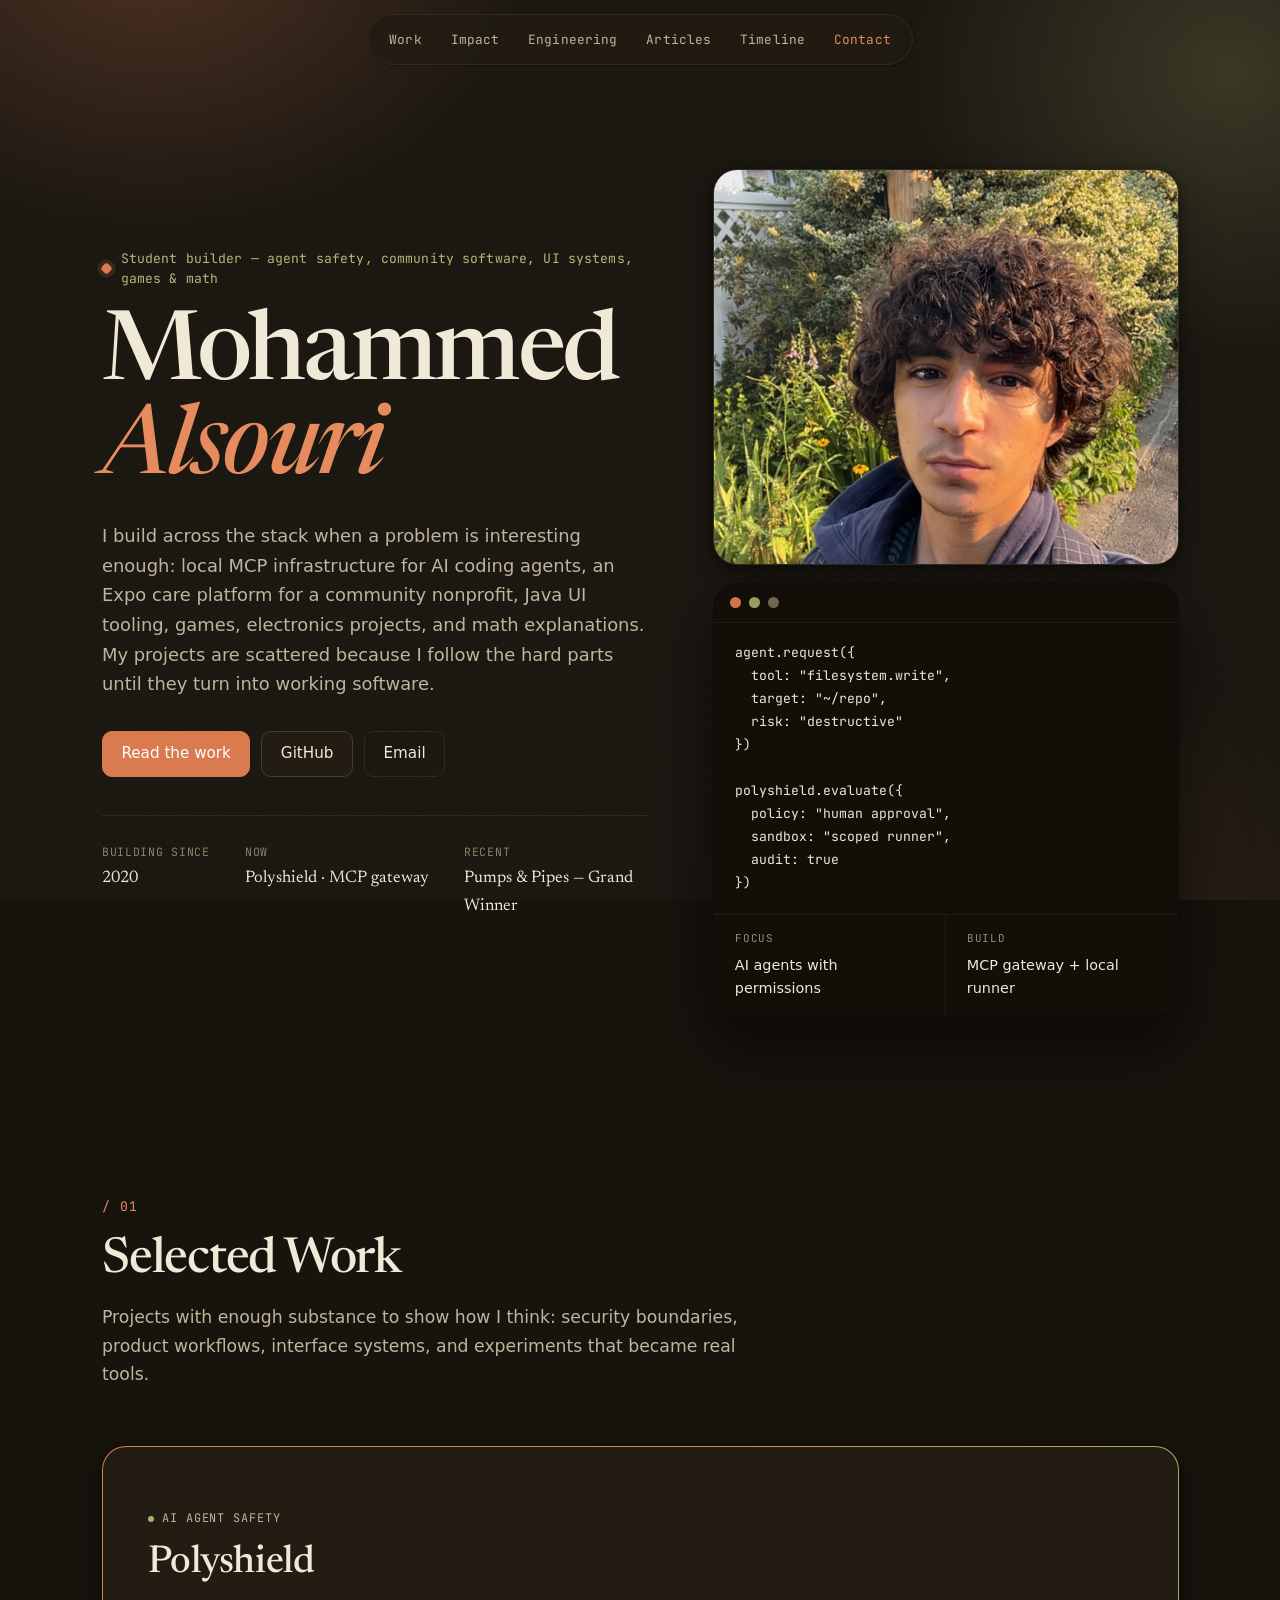
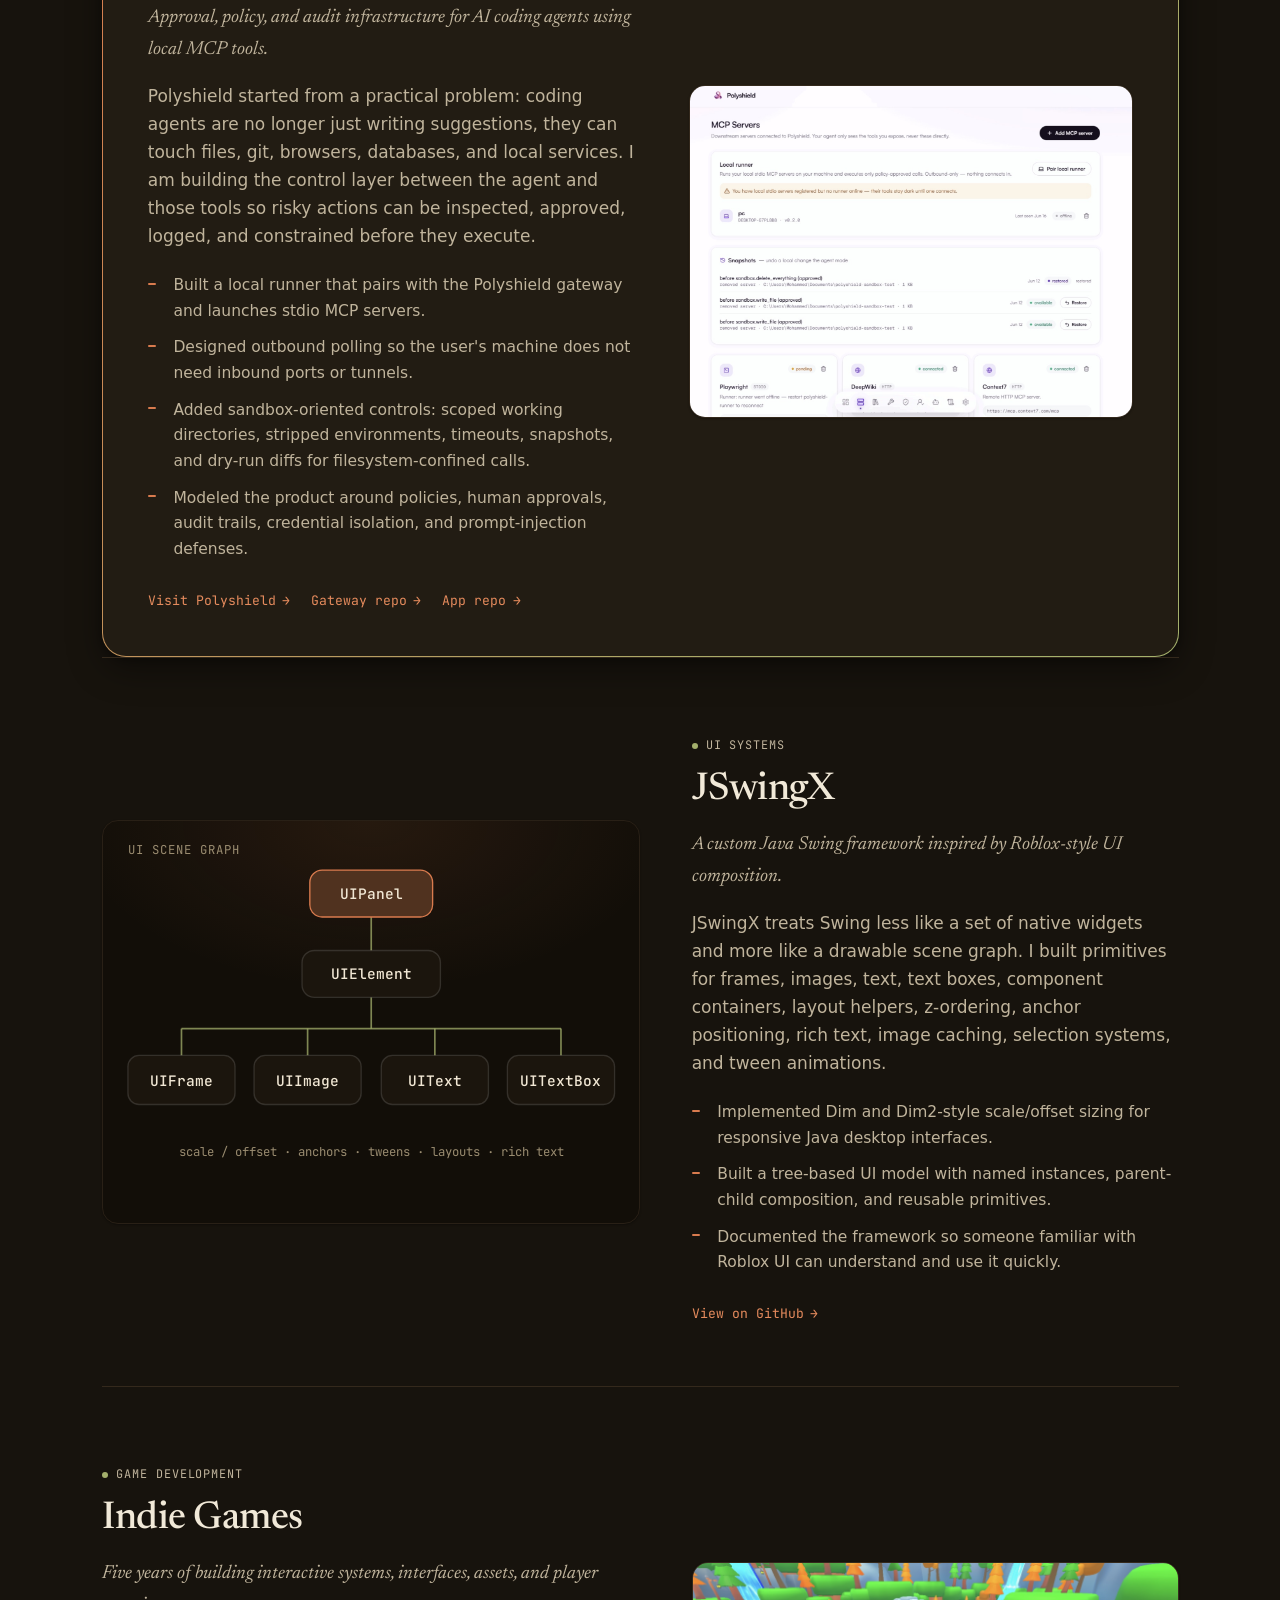
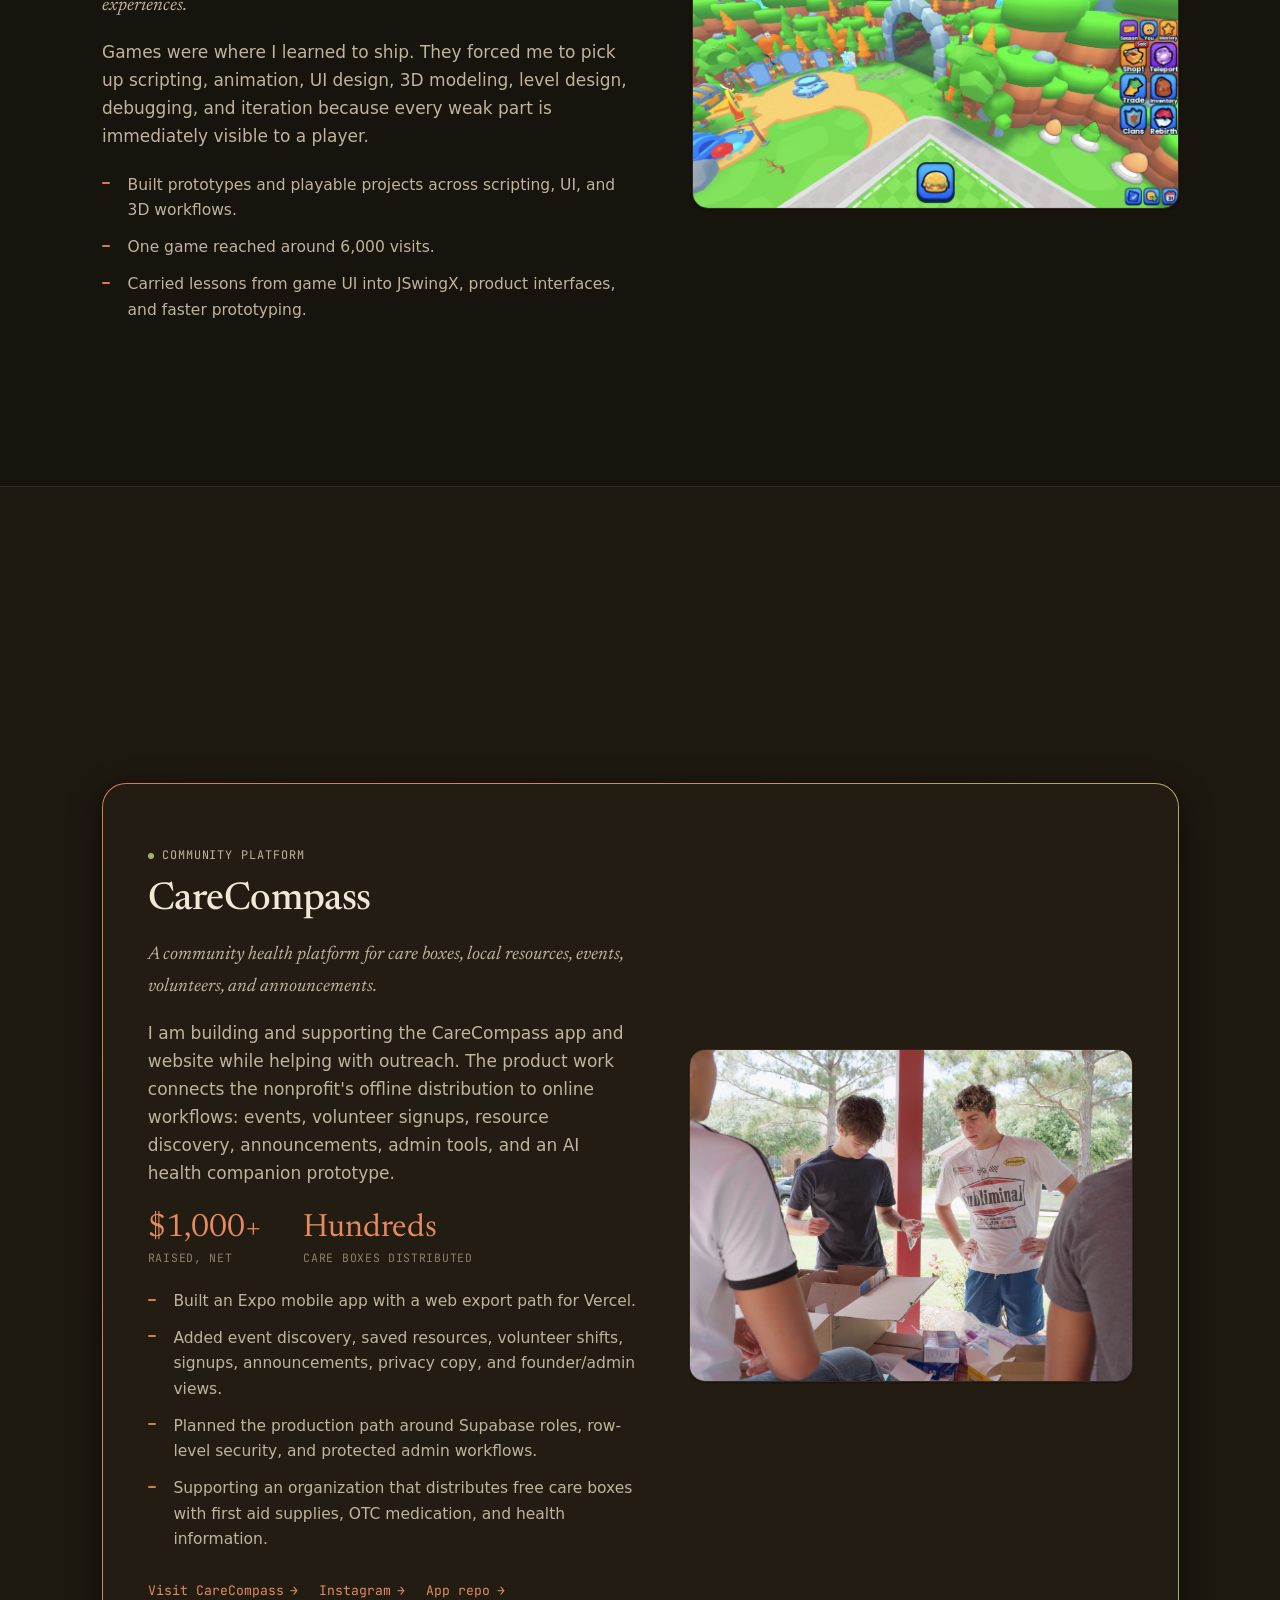
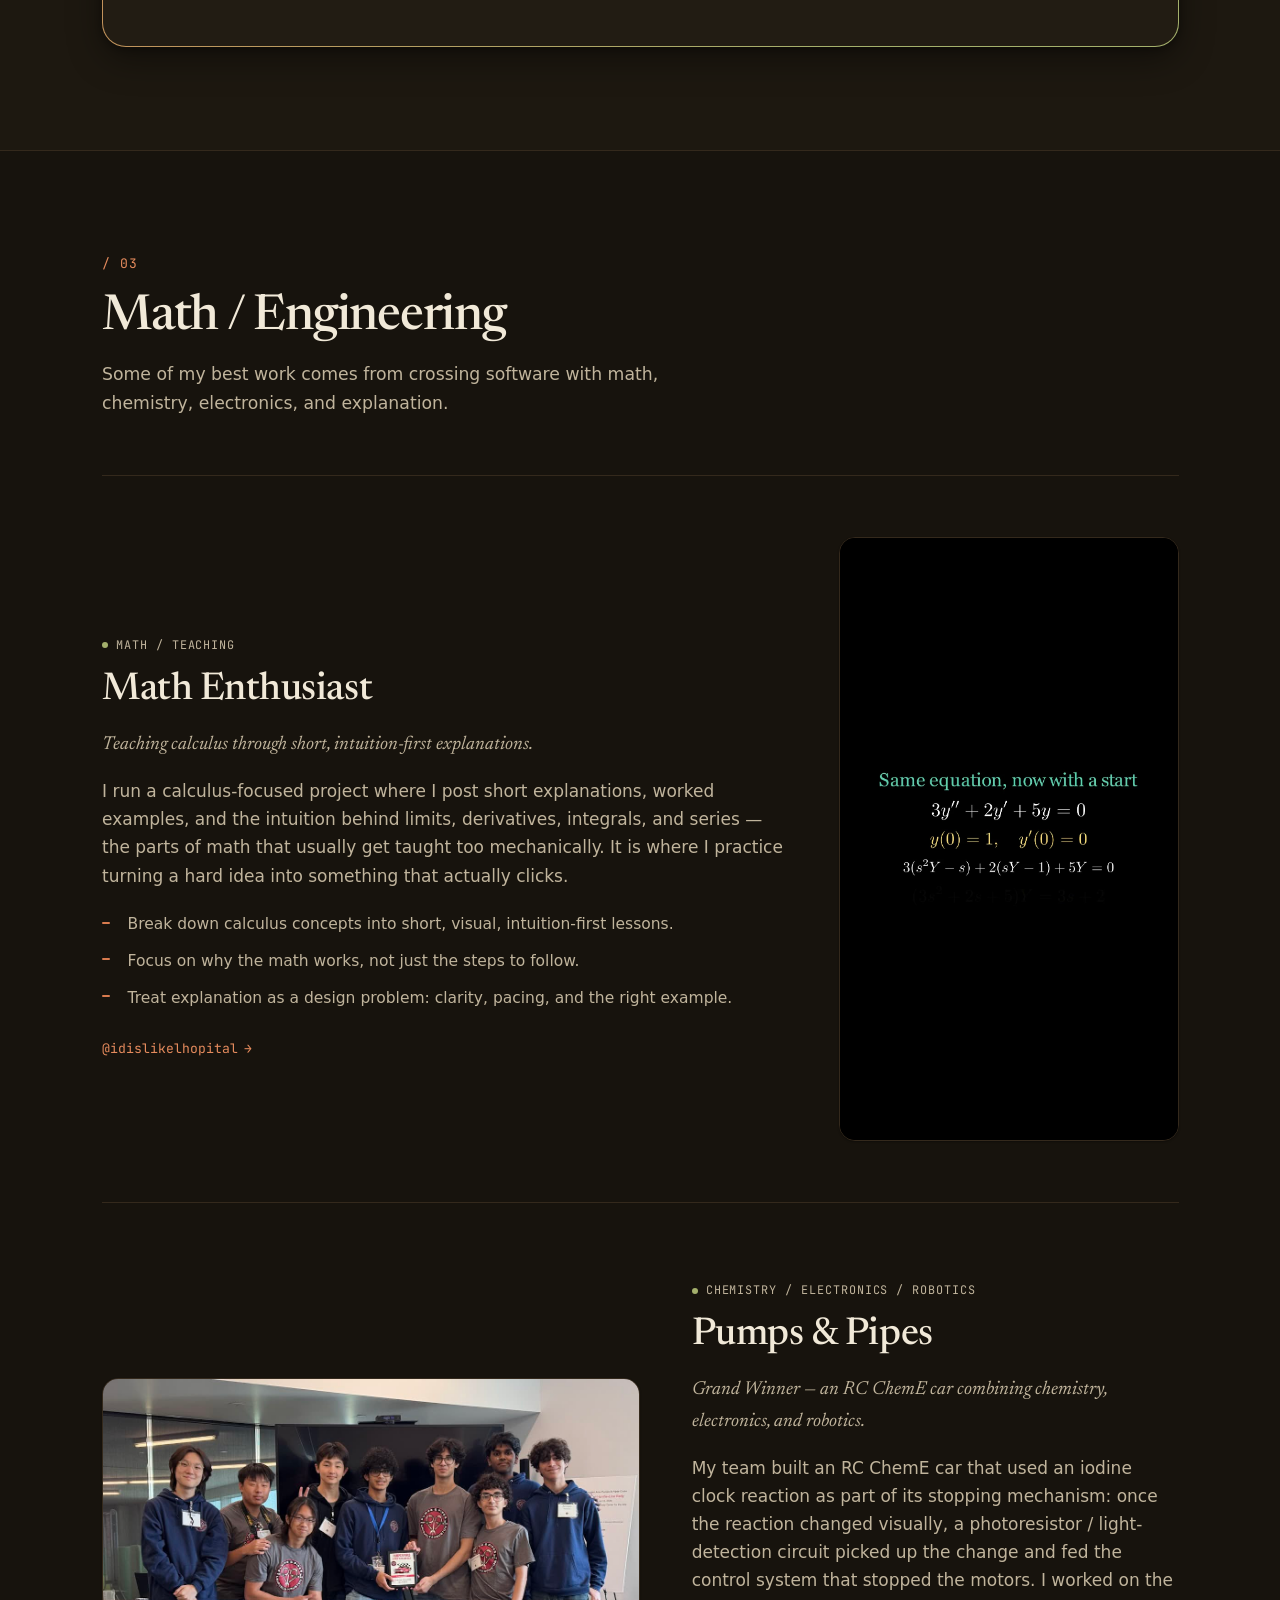
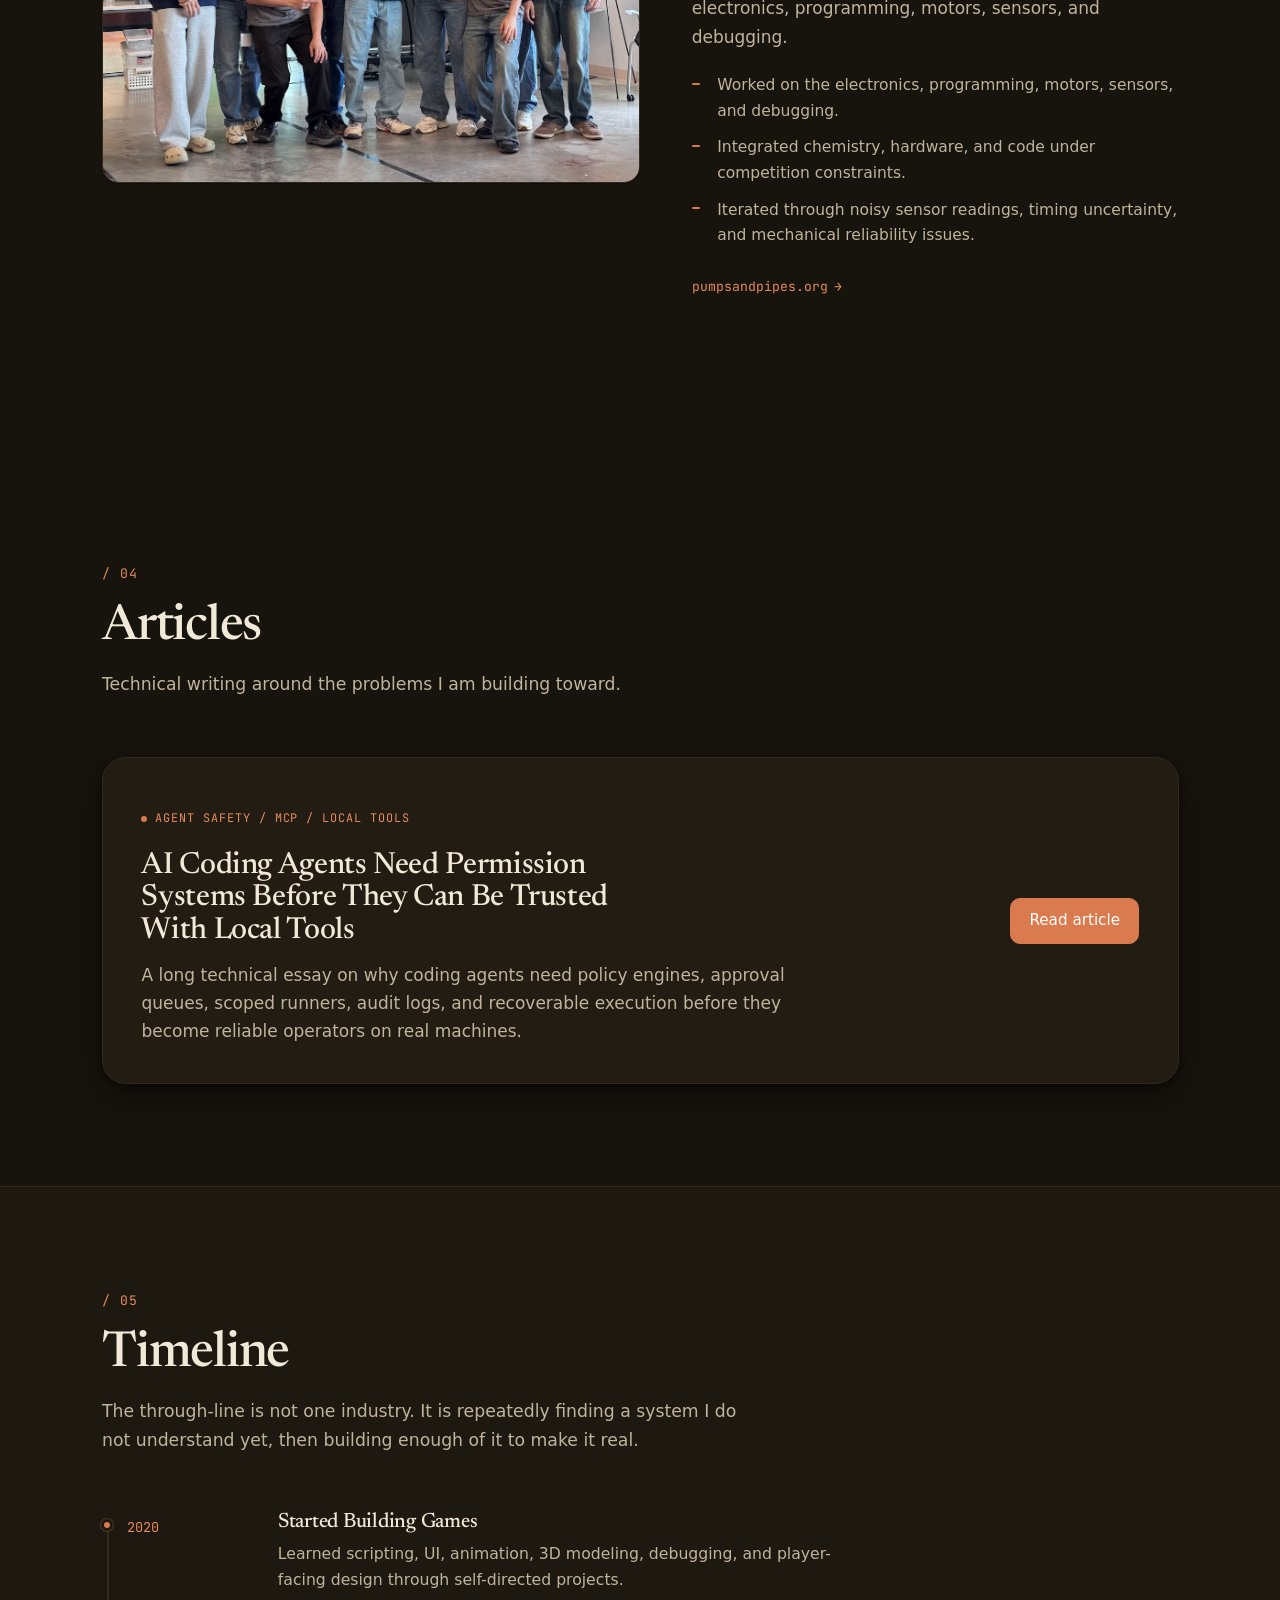
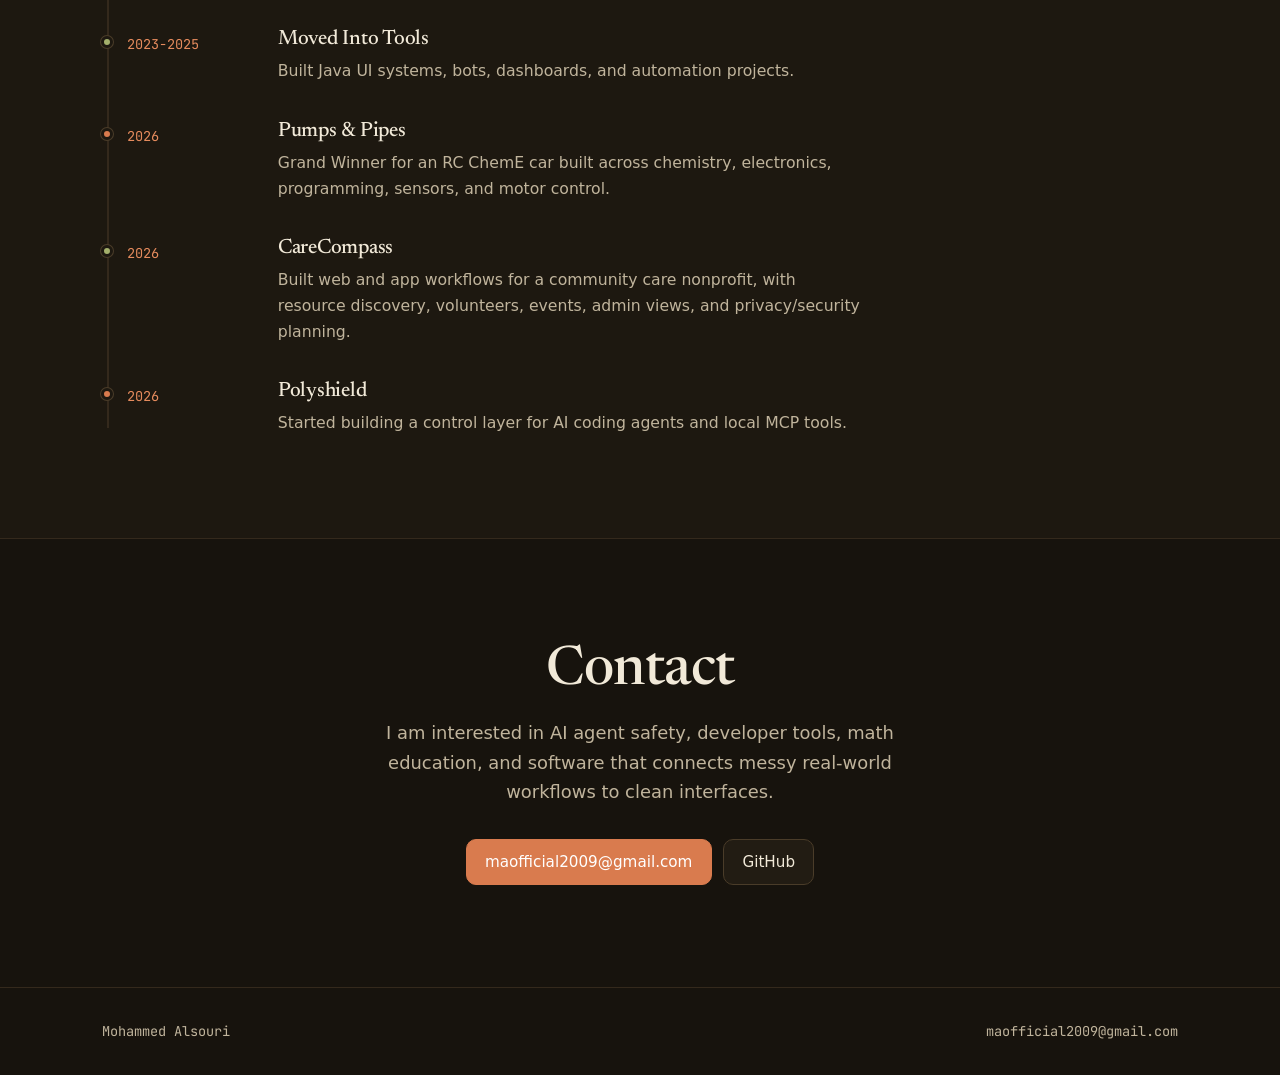
==== commit 5d58ee33: "Update portrait image source in index.html" ====
--- a/index.html
+++ b/index.html
@@ -74,7 +74,7 @@
         <div class="hero__side reveal">
           <!-- Portrait. Drop assets/portrait.jpg to fill it; otherwise a clean placeholder shows. -->
           <figure class="portrait-frame">
-            <img src="assets/portrait.png" alt="Portrait of Mohammed Alsouri" onerror="this.closest('figure').classList.add('is-missing')" />
+            <img src="assets/IMG_0595.jpeg" alt="Portrait of Mohammed Alsouri" onerror="this.closest('figure').classList.add('is-missing')" />
           </figure>
 
           <aside class="hero-panel" aria-label="Current build">
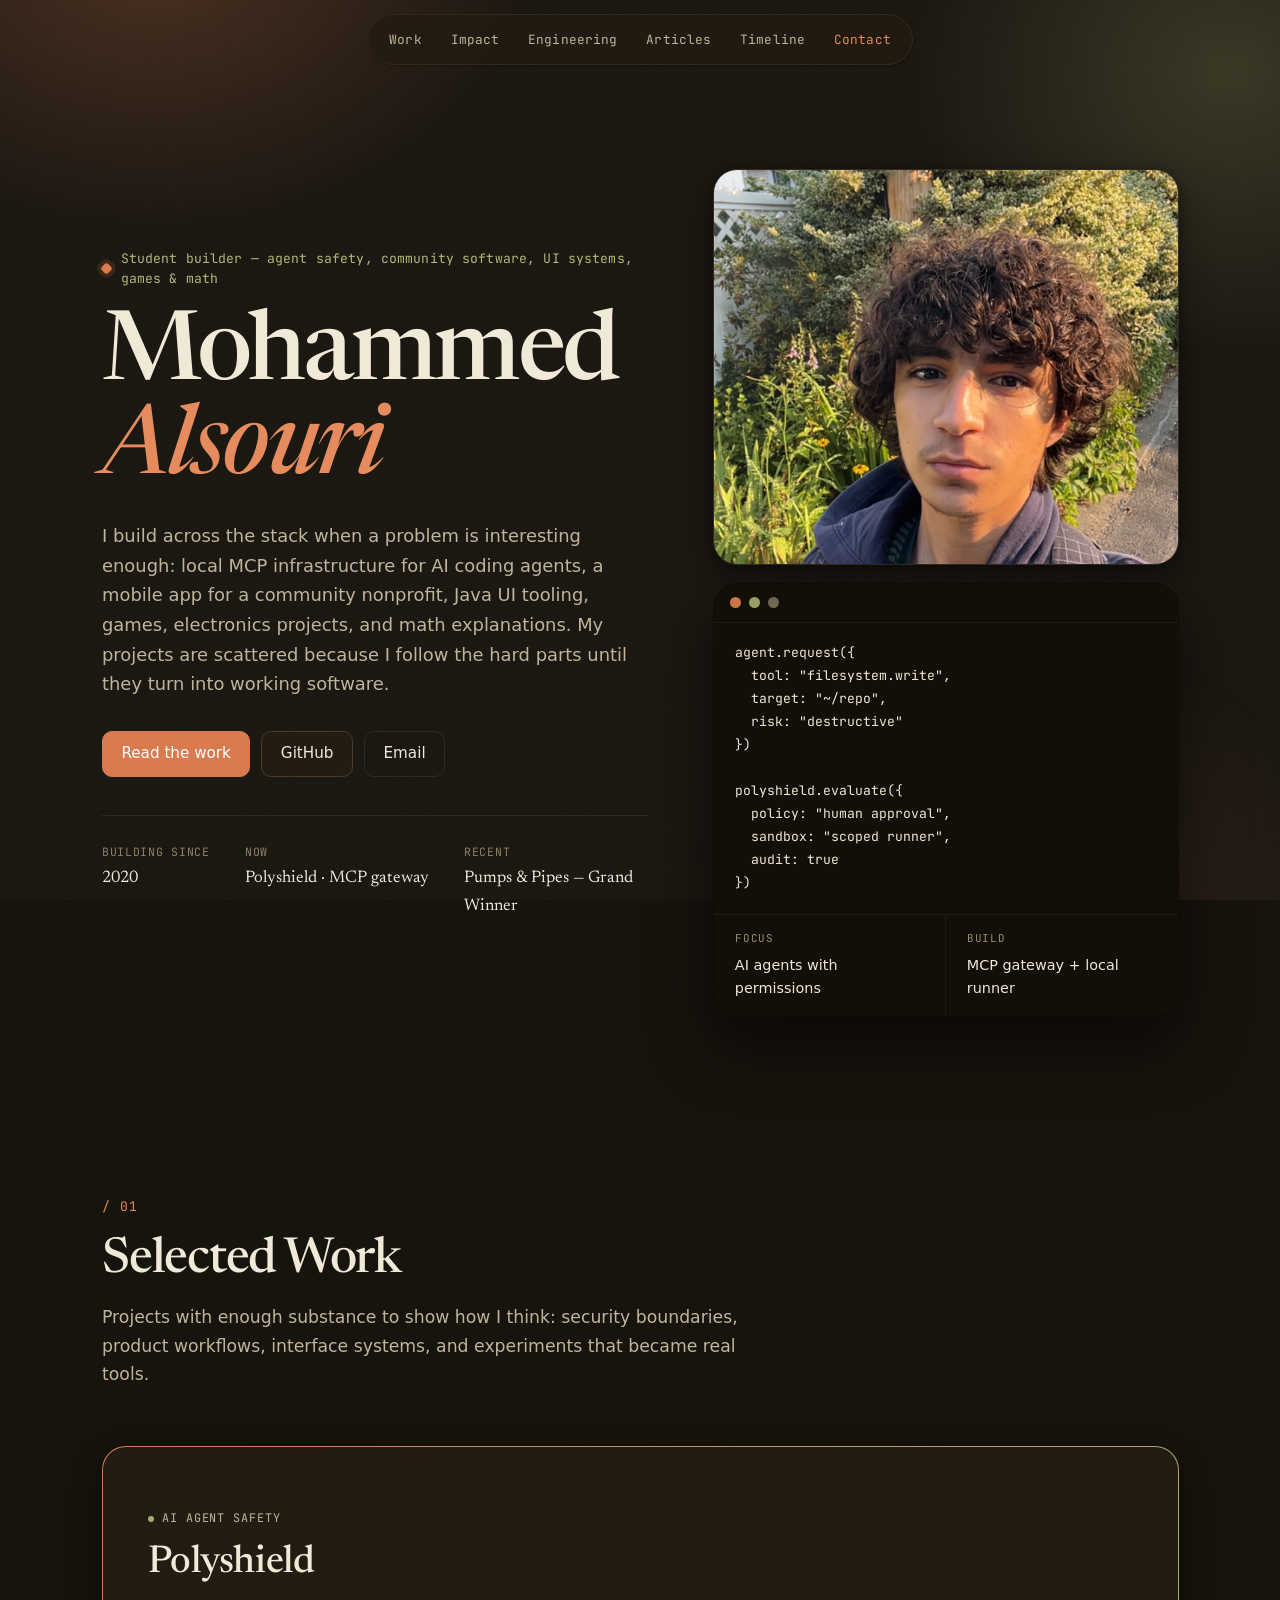
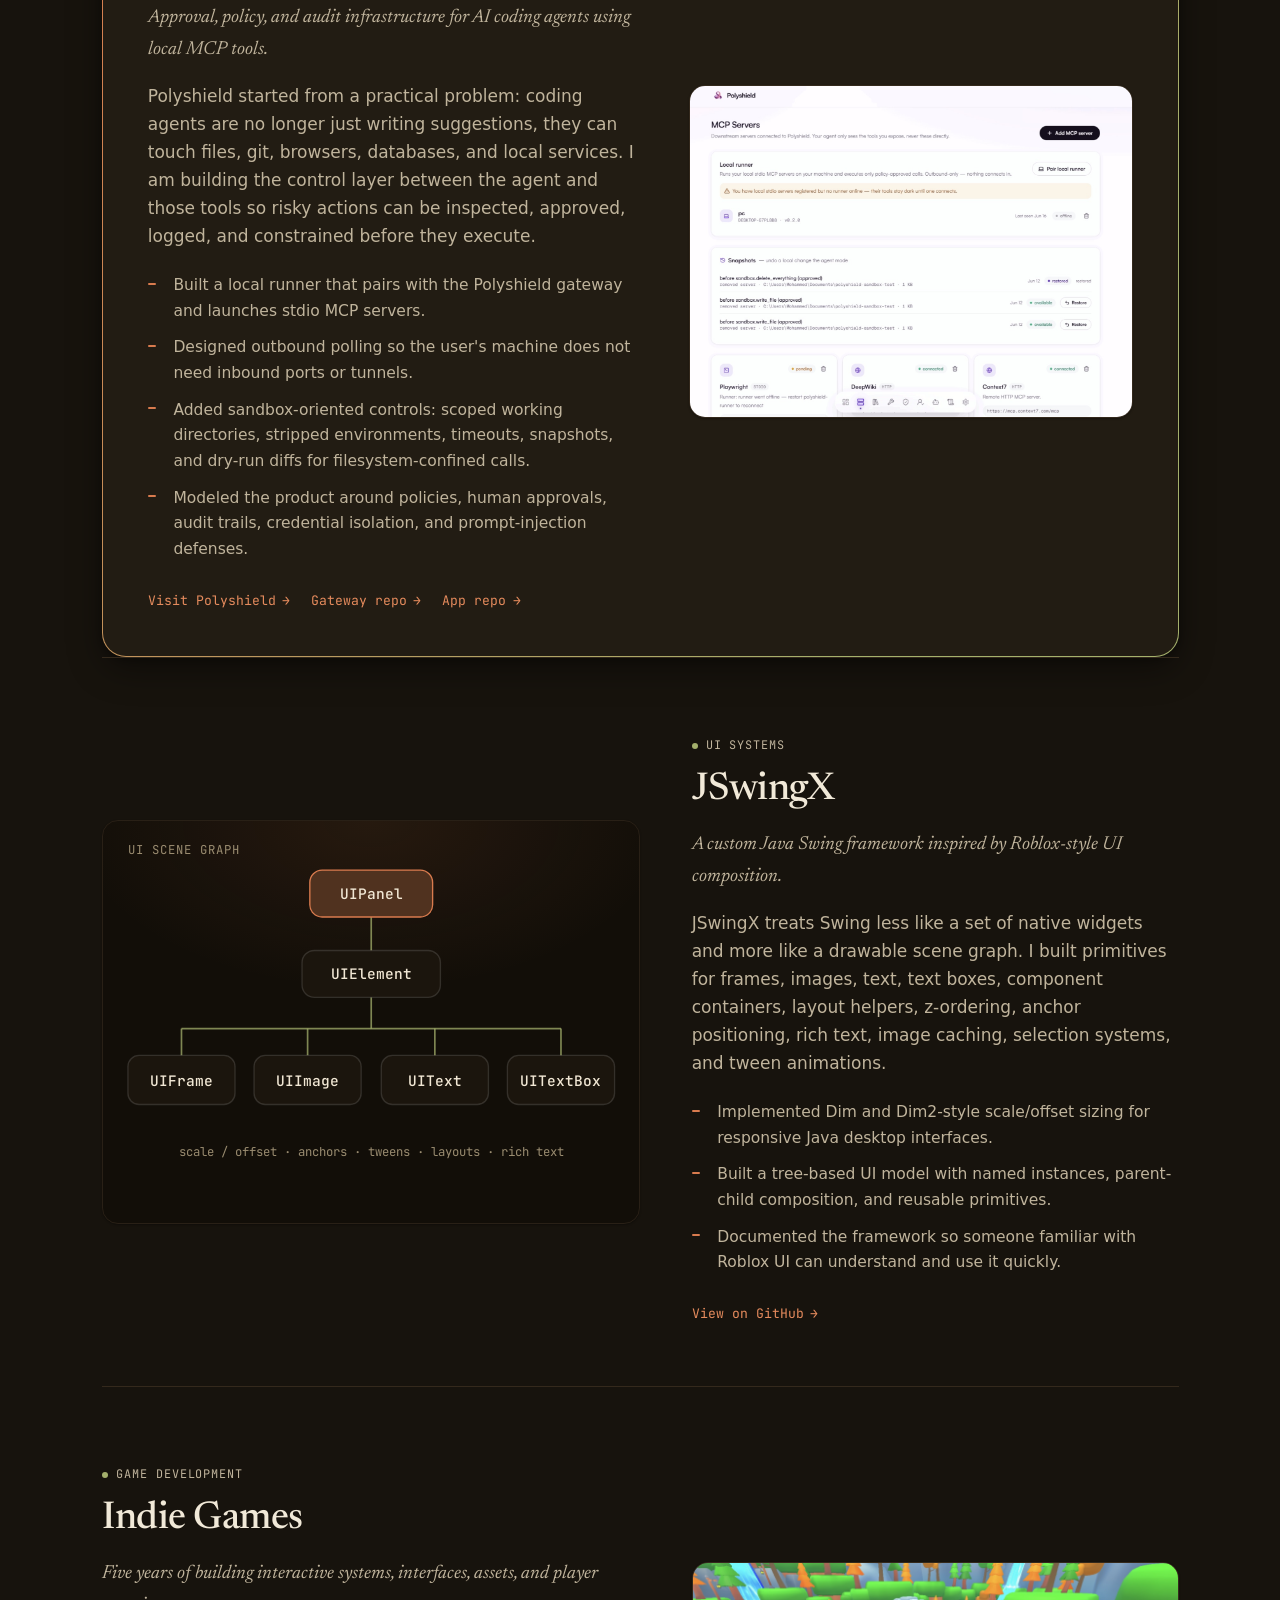
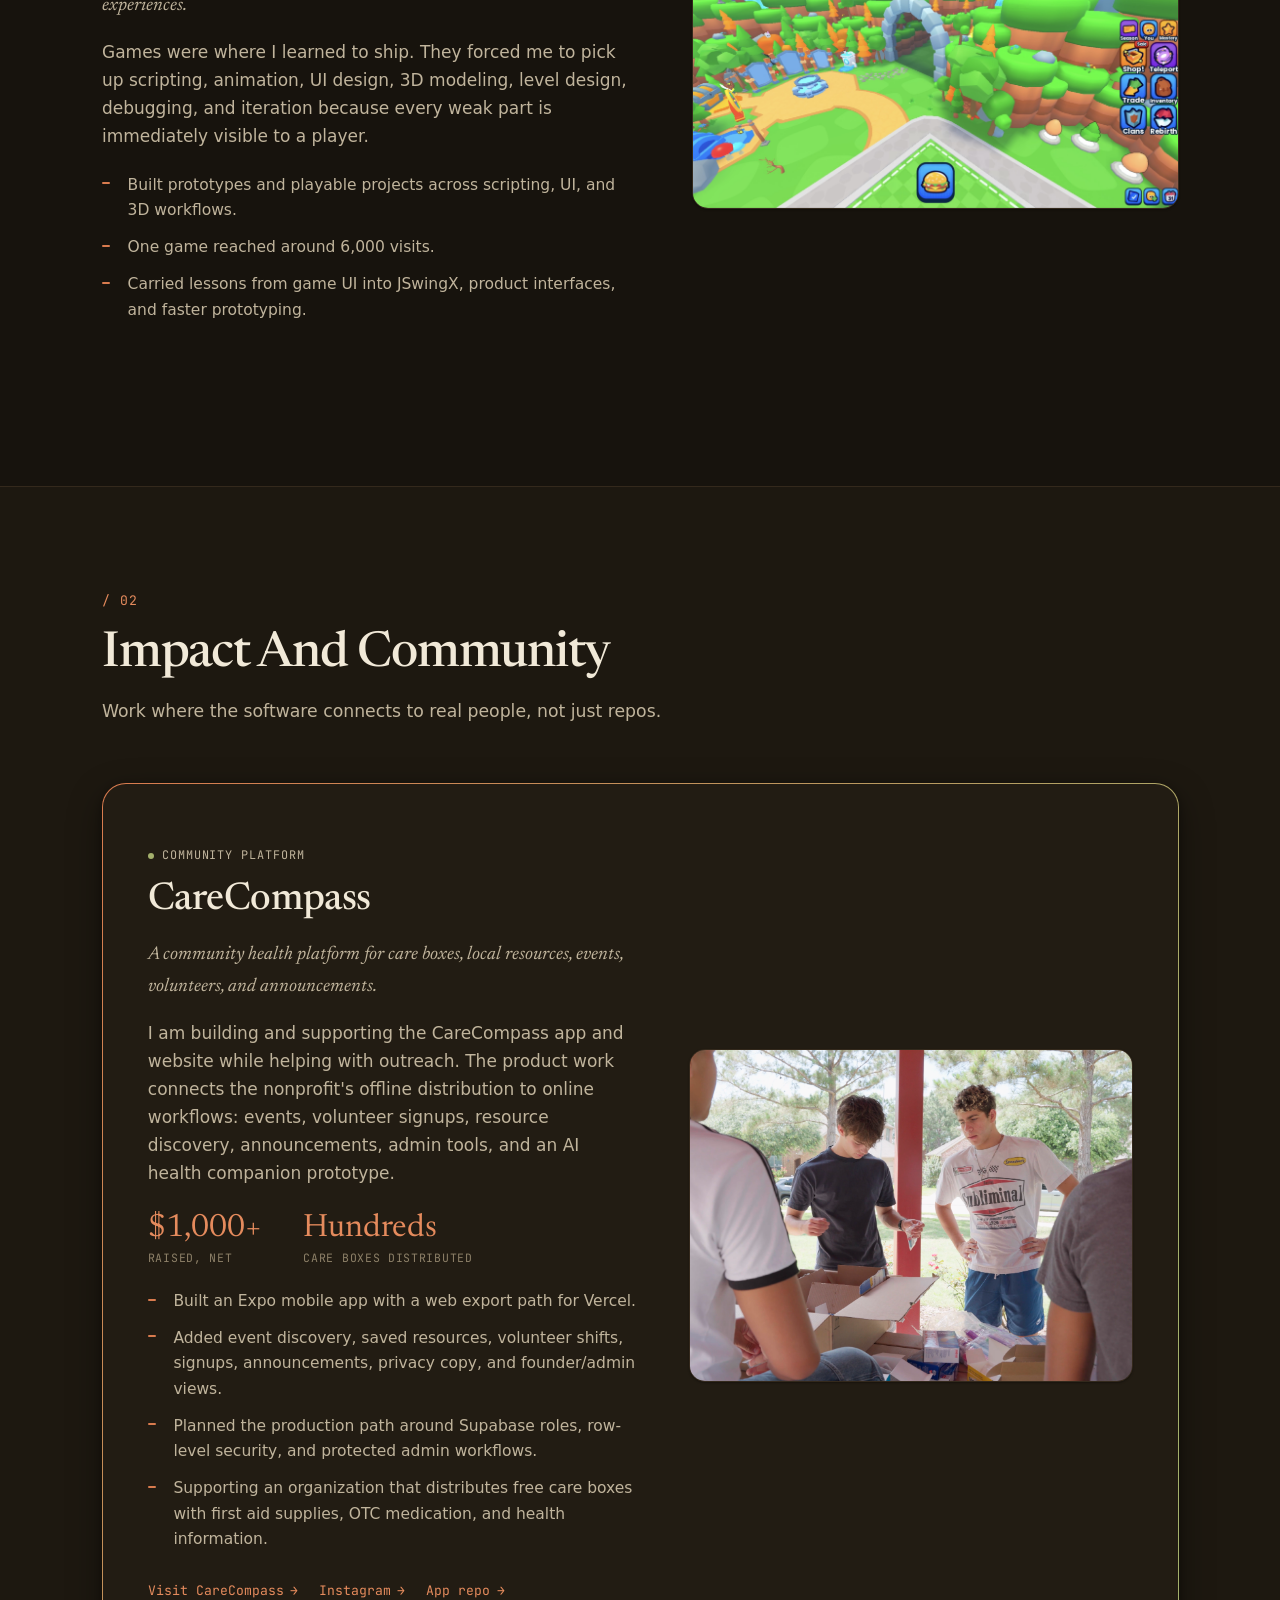
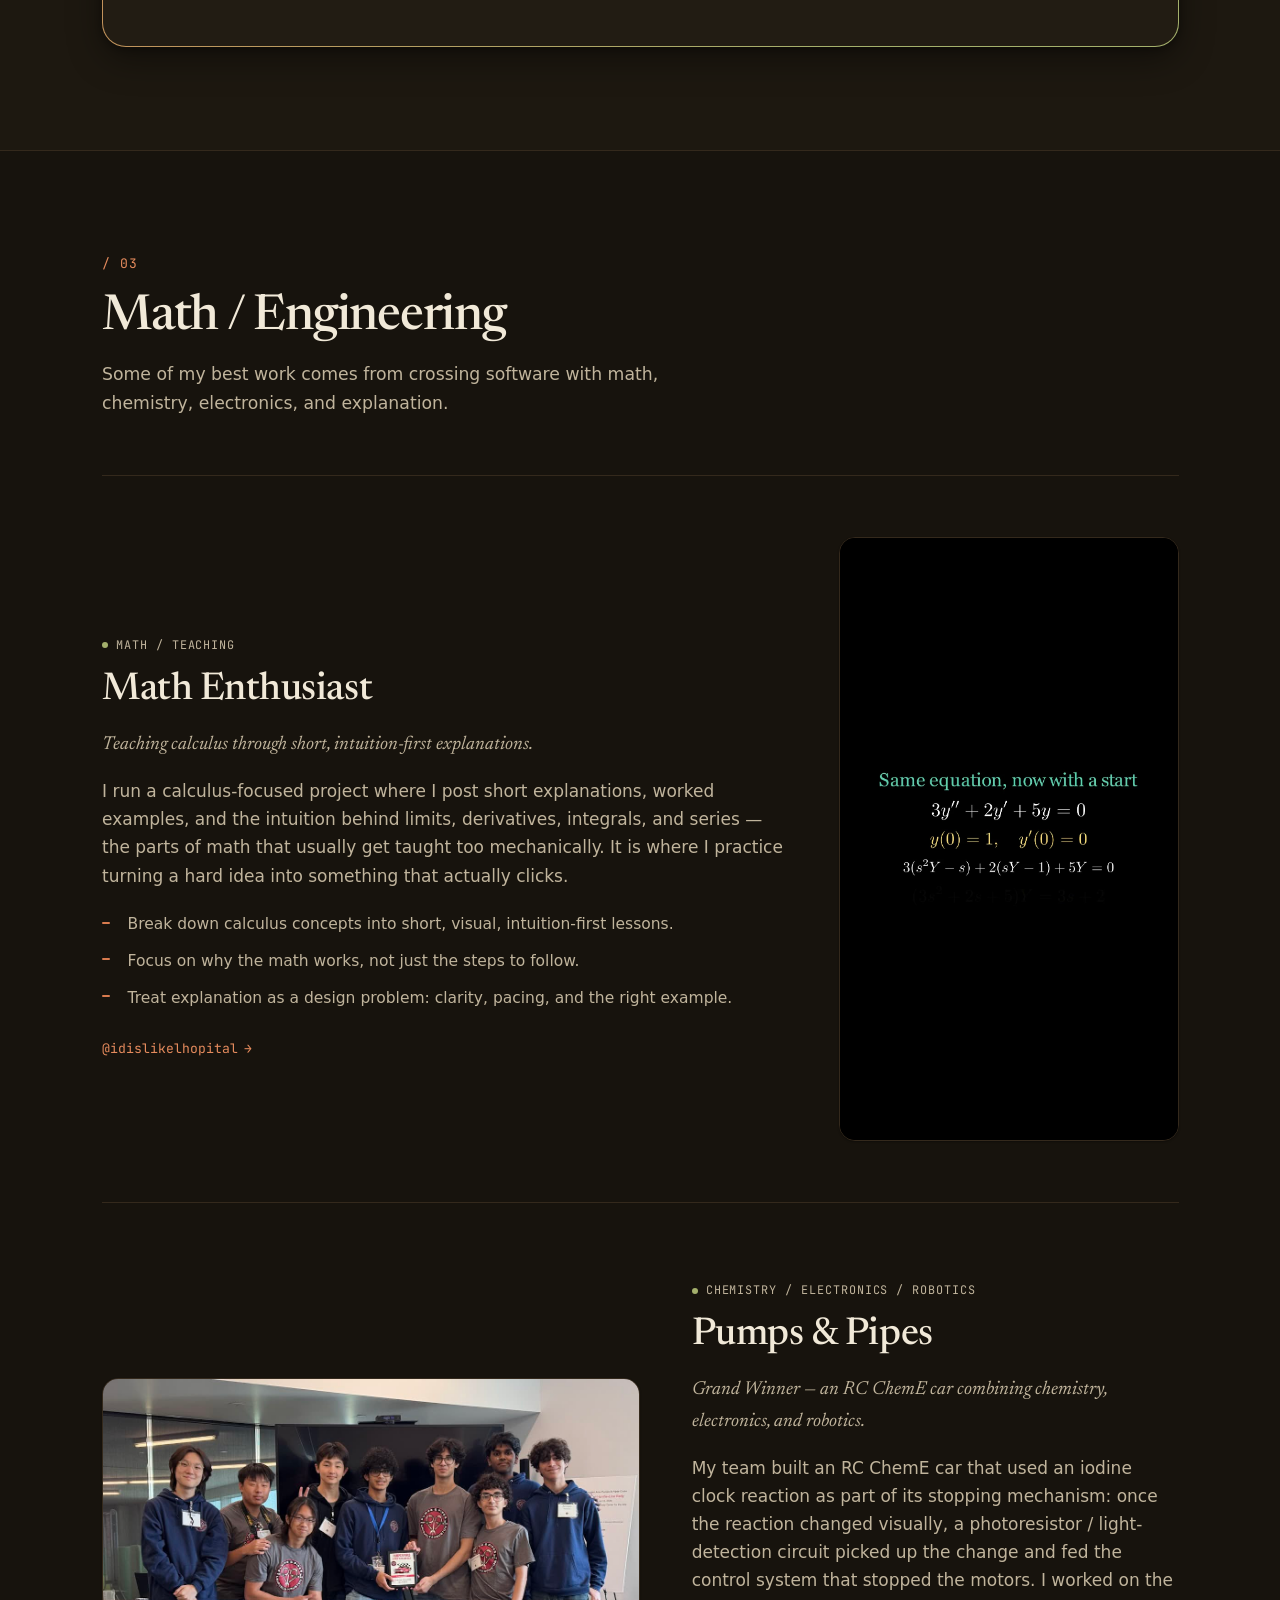
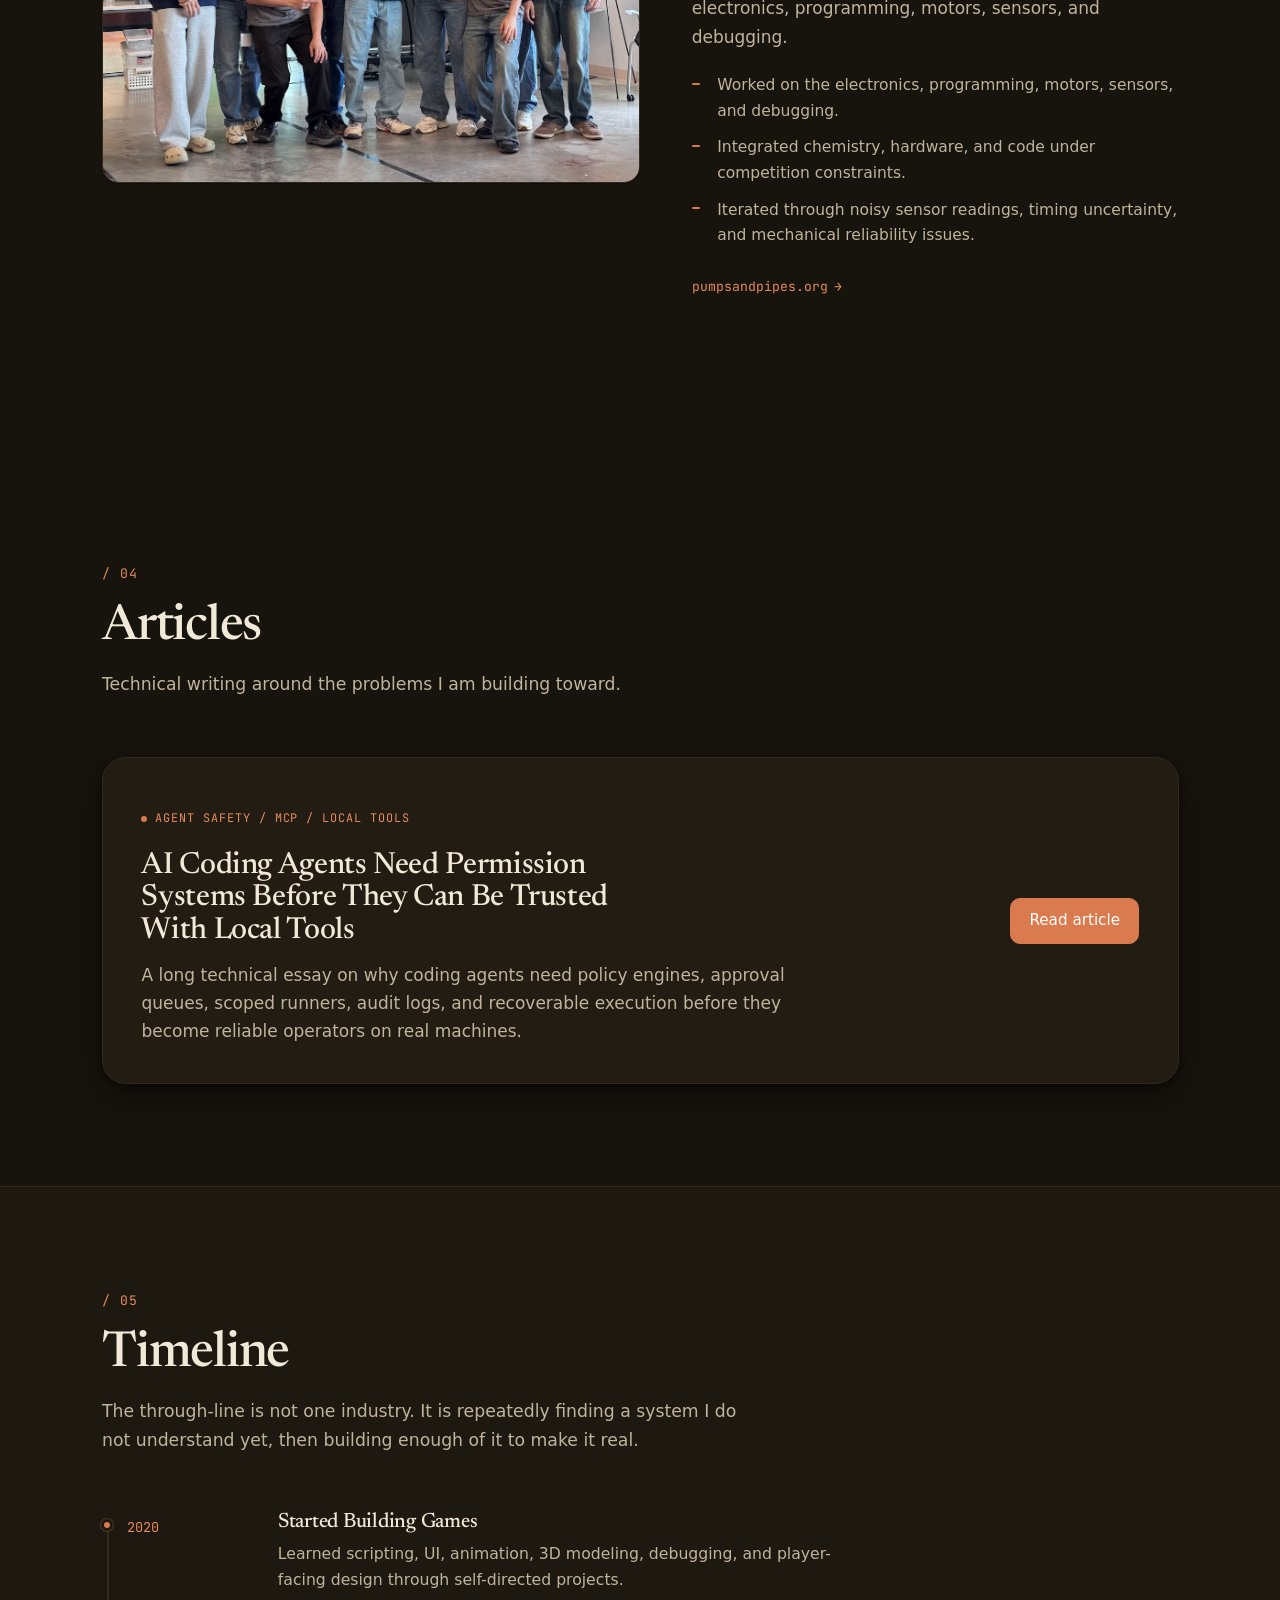
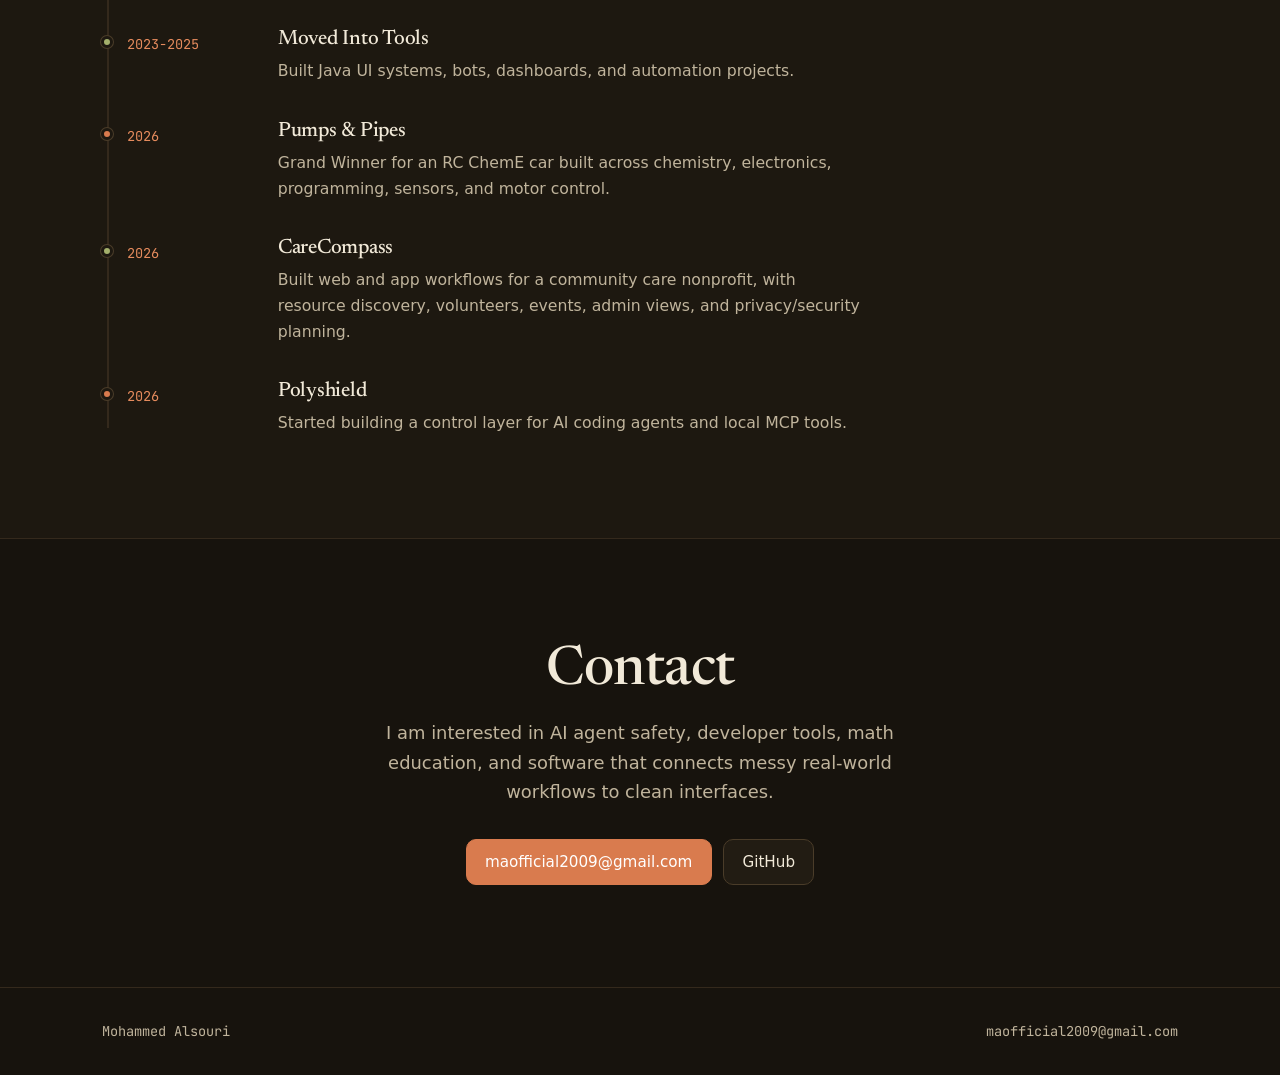
==== commit 9a77e75c: "Update project description in index.html" ====
--- a/index.html
+++ b/index.html
@@ -57,7 +57,7 @@
           <p class="hero__role">Student builder — agent safety, community software, UI systems, games &amp; math</p>
           <h1 class="hero__name">Mohammed <em>Alsouri</em></h1>
           <p class="hero__lede">
-            I build across the stack when a problem is interesting enough: local MCP infrastructure for AI coding agents, an Expo care platform for a community nonprofit, Java UI tooling, games, electronics projects, and math explanations. My projects are scattered because I follow the hard parts until they turn into working software.
+            I build across the stack when a problem is interesting enough: local MCP infrastructure for AI coding agents, a mobile app for a community nonprofit, Java UI tooling, games, electronics projects, and math explanations. My projects are scattered because I follow the hard parts until they turn into working software.
           </p>
           <div class="hero__actions">
             <a class="btn btn--primary" href="#work">Read the work</a>
